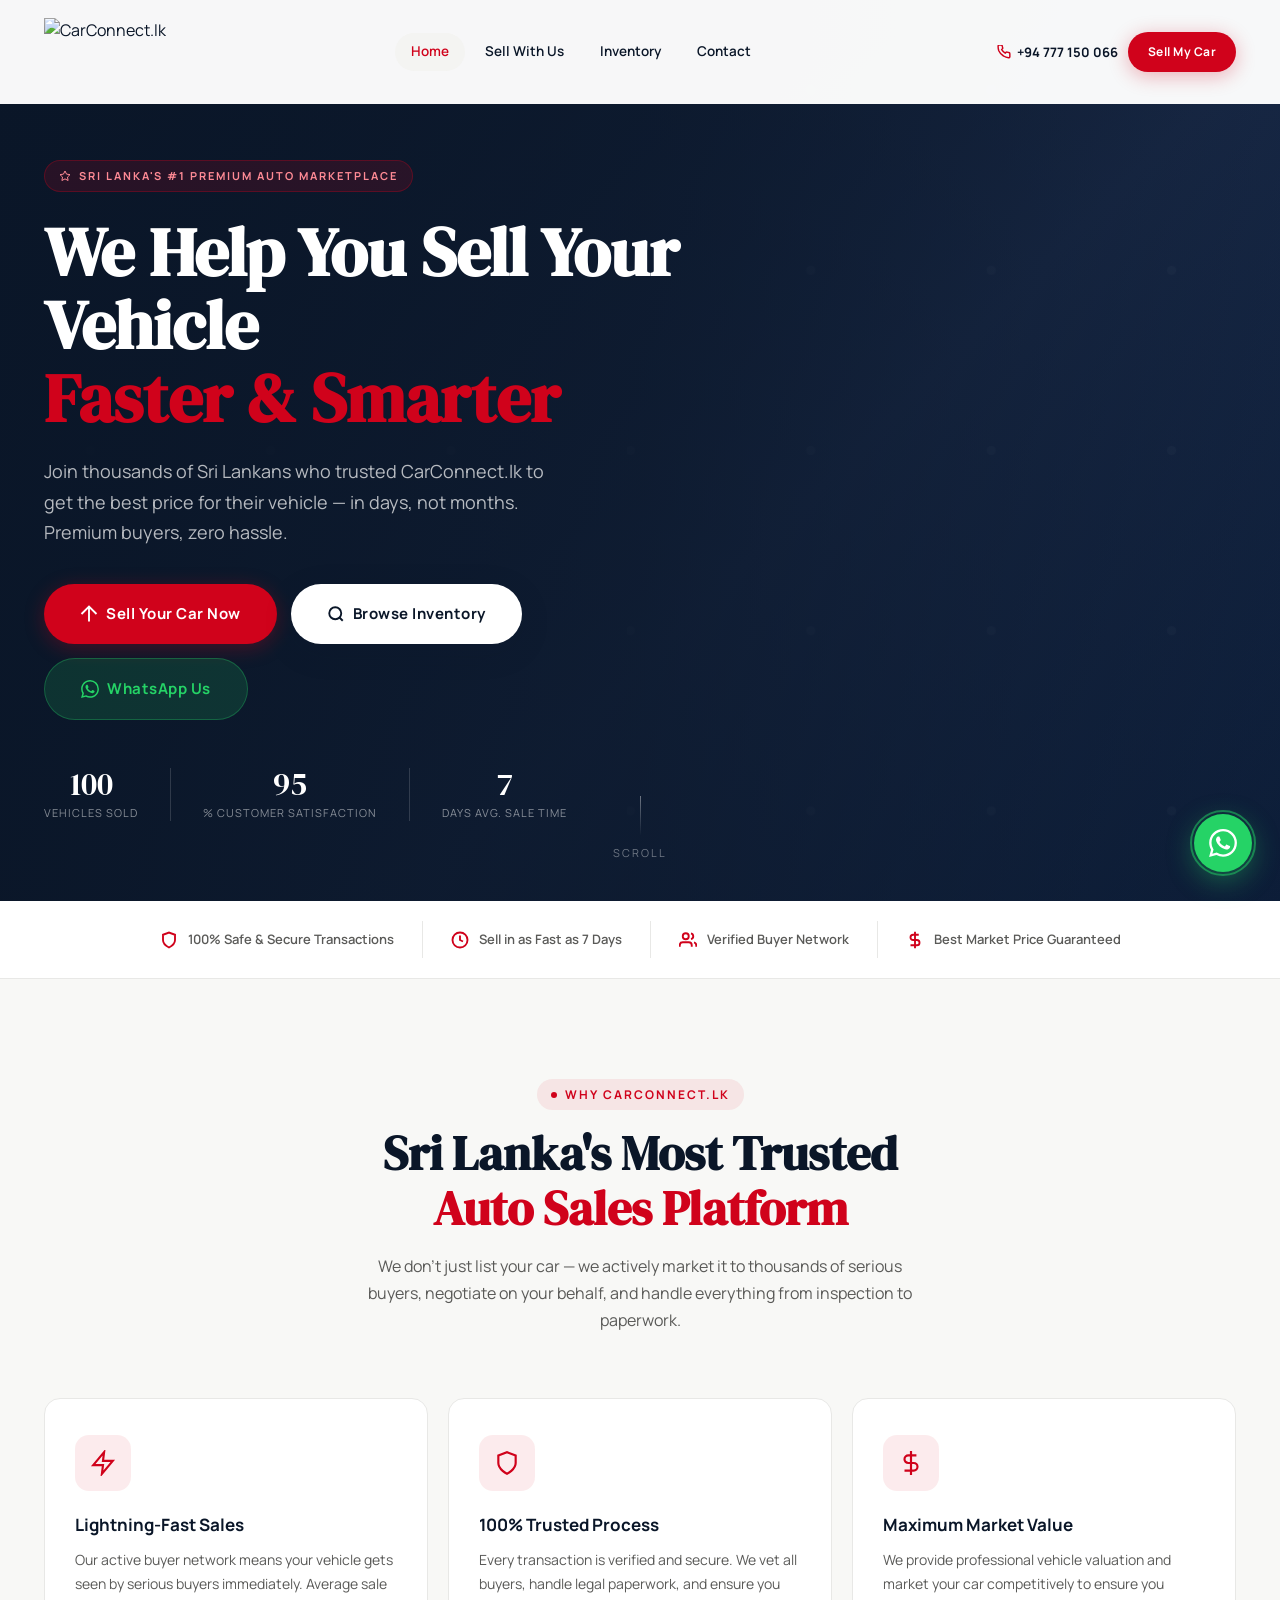
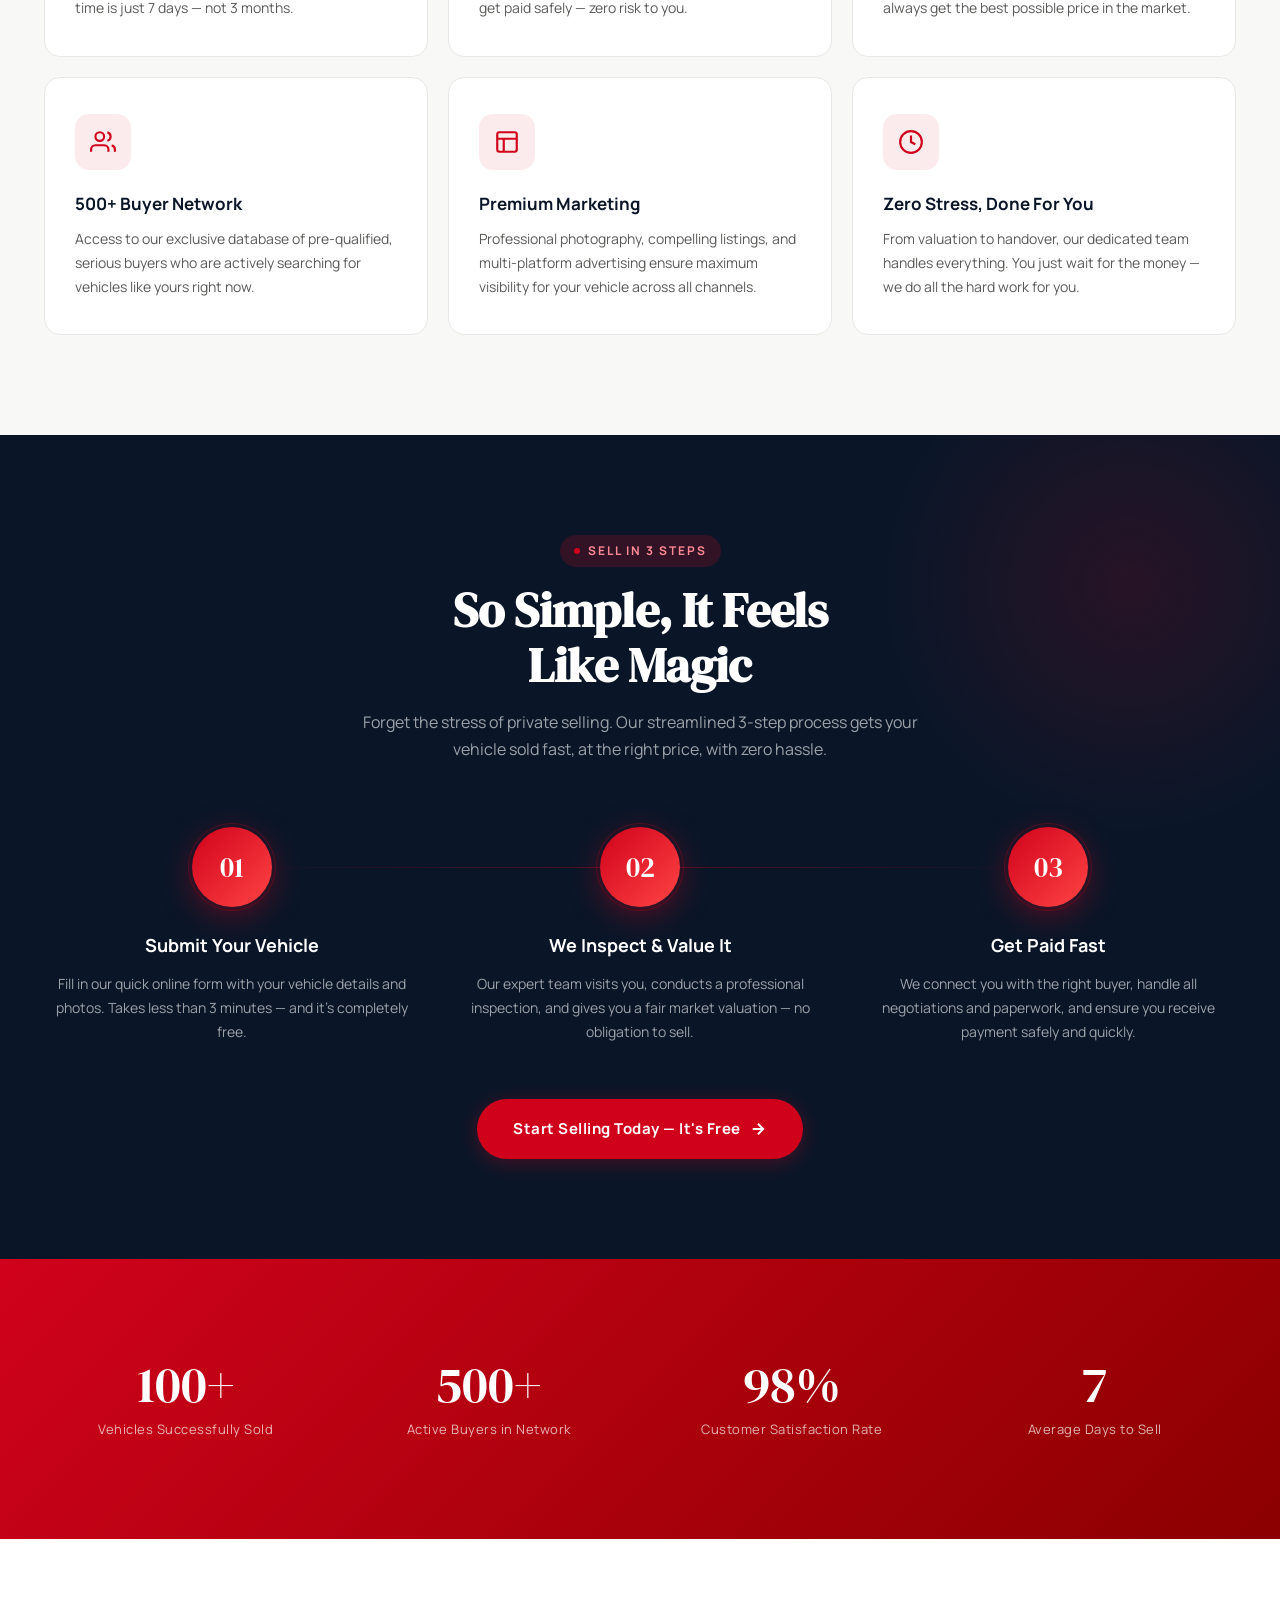
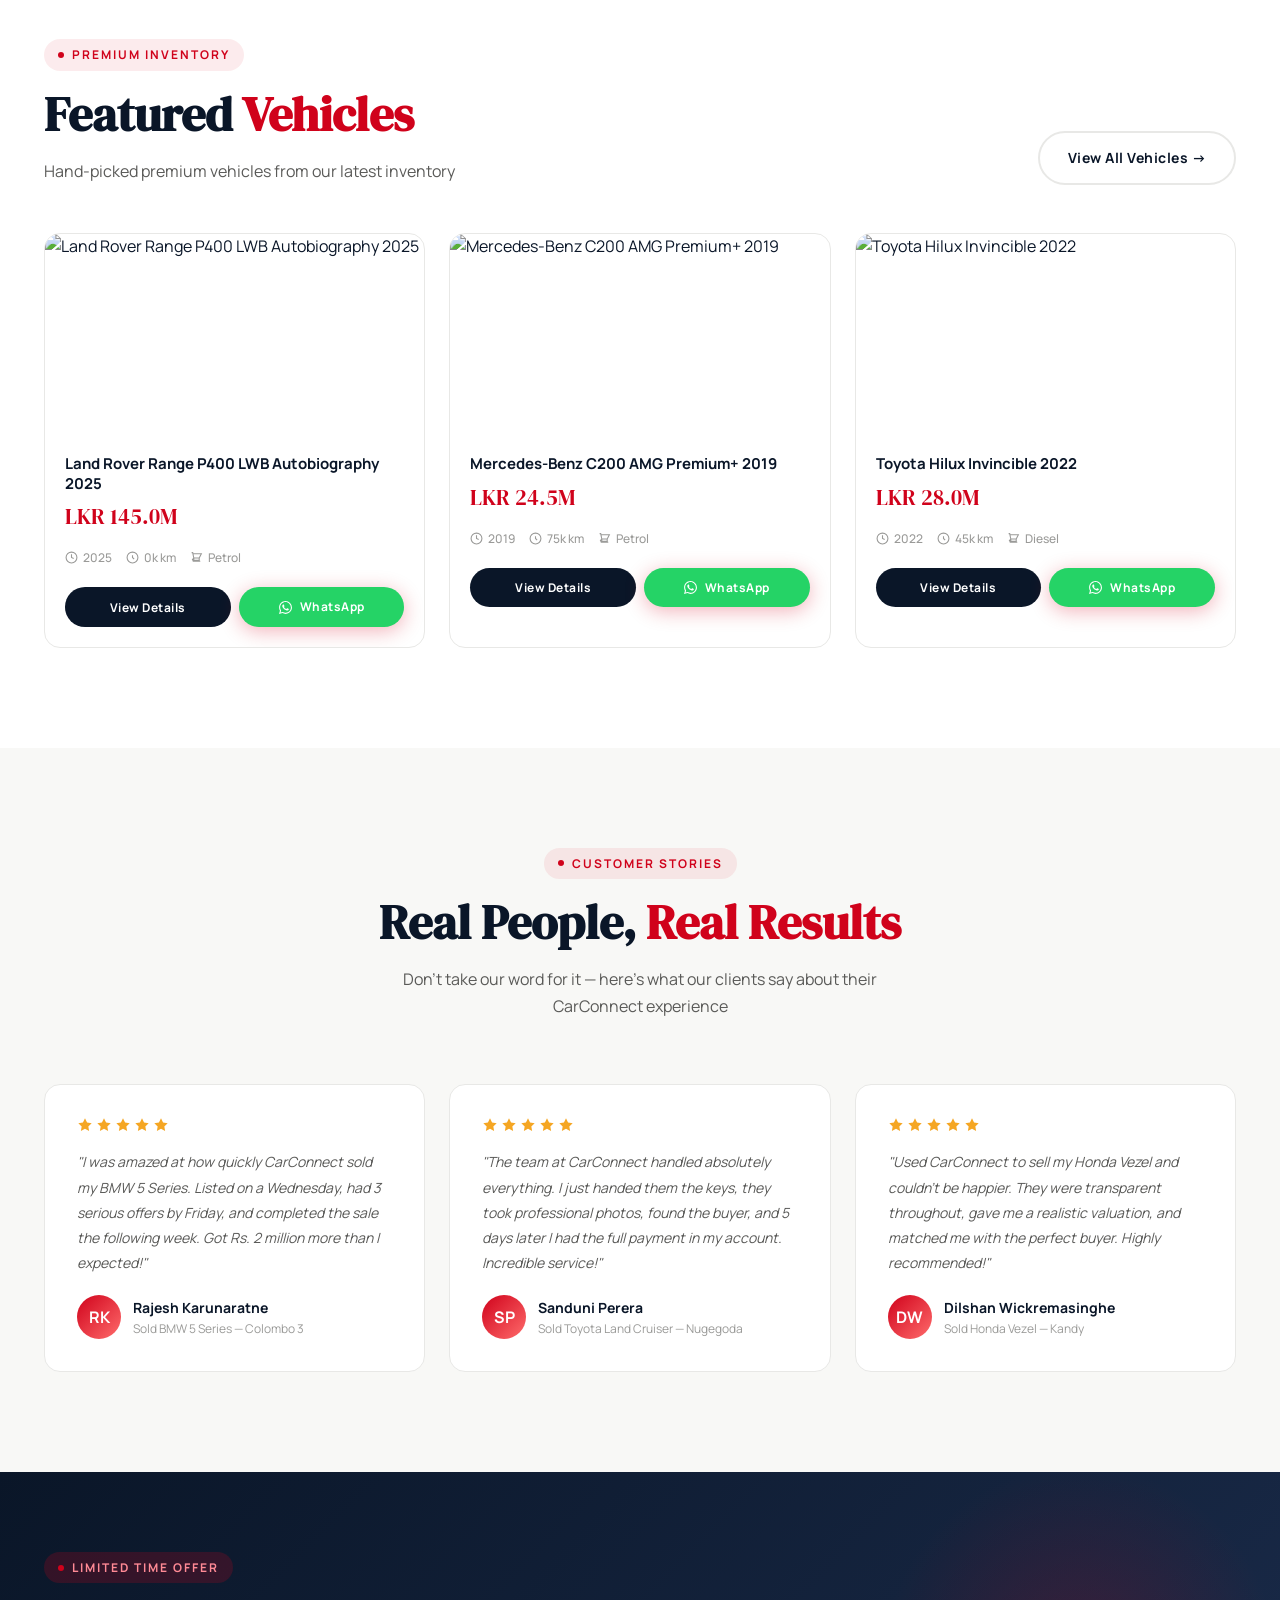
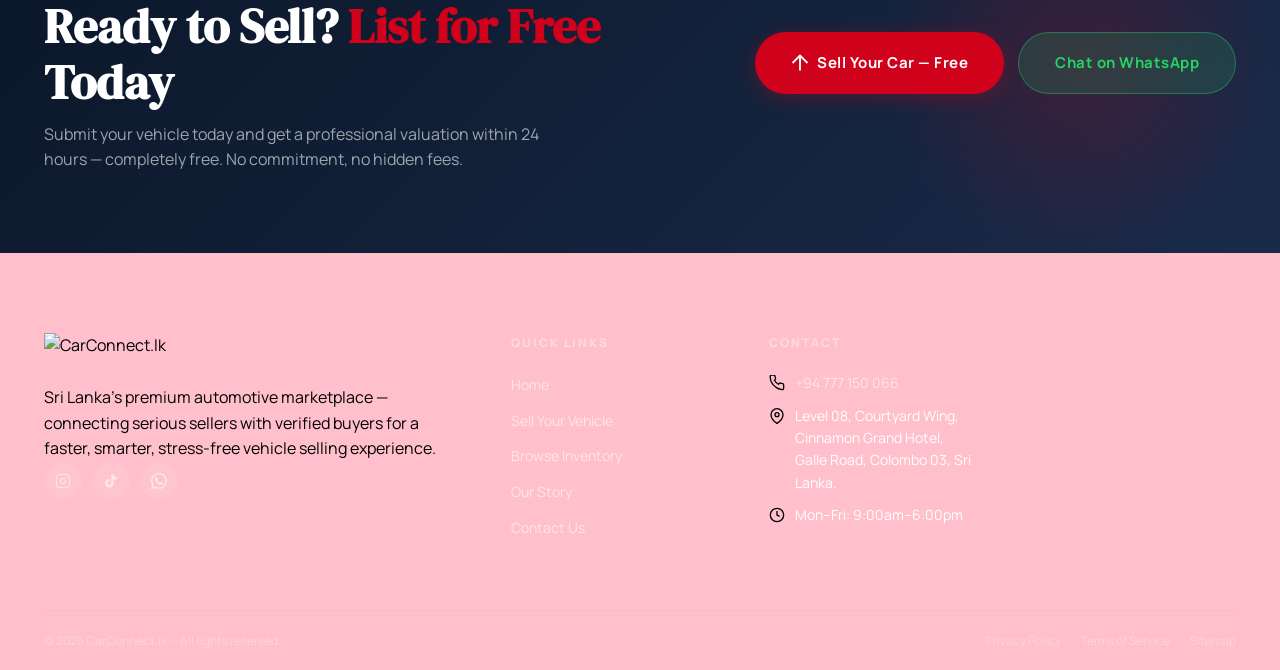
==== index.html @ 9aeeb213 "Code files" ====
<!DOCTYPE html>
<html lang="en">
<head>
<meta charset="UTF-8">
<meta name="viewport" content="width=device-width, initial-scale=1.0">
<title>CarConnect.lk — Sell Your Vehicle Faster & Smarter</title>
<link rel="stylesheet" href="style.css">
<script src="script.js"></script>
<meta name="description" content="Sri Lanka's premium automotive marketplace. Sell your vehicle fast with CarConnect.lk">
<link rel="preconnect" href="https://fonts.googleapis.com">
<link href="https://fonts.googleapis.com/css2?family=Manrope:wght@300;400;500;600;700;800;900&family=DM+Serif+Display:ital@0;1&display=swap" rel="stylesheet">
</head>
<body>

<!-- NAVBAR -->
<nav id="navbar">
  <div class="container">
    <div class="nav-inner">
         <div class="nav-logo-div">
      <a href="#" class="nav-logo" onclick="showPage('home')">
        <img src="Images/logo.png" alt="CarConnect.lk">
      </a>
      </div>
      <div class="nav-links">
        <a href="#" onclick="showPage('home')" class="active" id="nav-home">Home</a>
        <a href="#" onclick="showPage('sell')" id="nav-sell">Sell With Us</a>
        <a href="#" onclick="showPage('inventory')" id="nav-inventory">Inventory</a>
        <a href="#" onclick="scrollToContact()">Contact</a>
      </div>
      <div class="nav-cta">
        <a href="tel:+94777150066" class="nav-phone">
          <svg width="14" height="14" viewBox="0 0 24 24" fill="none" stroke="currentColor" stroke-width="2.5"><path d="M22 16.92v3a2 2 0 01-2.18 2 19.79 19.79 0 01-8.63-3.07A19.5 19.5 0 013.07 9.81 19.79 19.79 0 012 1.18 2 2 0 014 0h3a2 2 0 012 1.72c.127.96.361 1.903.7 2.81a2 2 0 01-.45 2.11L8.09 7.91a16 16 0 006 6l1.27-1.27a2 2 0 012.11-.45 12.84 12.84 0 002.81.7A2 2 0 0122 14.92v2z"/></svg>
          +94 777 150 066
        </a>
        <a href="#" onclick="showPage('sell')" class="btn btn-primary btn-sm" style="padding:10px 20px;font-size:12px">Sell My Car</a>
      </div>
      <div class="hamburger" onclick="toggleMobileNav()">
        <span></span><span></span><span></span>
      </div>
    </div>
  </div>
</nav>

<!-- MOBILE NAV -->
<div class="mobile-nav" id="mobile-nav">
  <button class="mobile-close" onclick="toggleMobileNav()">✕</button>
  <a href="#" onclick="showPage('home');toggleMobileNav()">Home</a>
  <a href="#" onclick="showPage('sell');toggleMobileNav()">Sell With Us</a>
  <a href="#" onclick="showPage('inventory');toggleMobileNav()">Inventory</a>
  <a href="#" onclick="scrollToContact();toggleMobileNav()">Contact</a>
  <a href="#" onclick="showPage('sell');toggleMobileNav()" class="btn btn-primary btn-lg" style="margin-top:16px">Sell My Car Free</a>
</div>

<!-- ===== HOME PAGE ===== -->
<div id="page-home" class="page-section active">

<!-- HERO -->
<section id="home" style="min-height:100vh;background:var(--navy);position:relative;display:flex;align-items:center;overflow:hidden">
  <div class="hero-bg"></div>
  <div class="hero-car-bg"></div>
  <div class="hero-overlay"></div>
  <div class="container" style="position:relative;z-index:2;padding-top:100px;padding-bottom:80px">
    <div class="hero-content">
      <div class="hero-badge anim-in anim-in-1">
        <svg width="12" height="12" viewBox="0 0 24 24" fill="none" stroke="currentColor" stroke-width="2"><path d="M12 2l3.09 6.26L22 9.27l-5 4.87 1.18 6.88L12 17.77l-6.18 3.25L7 14.14 2 9.27l6.91-1.01L12 2z"/></svg>
        Sri Lanka's #1 Premium Auto Marketplace
      </div>
      <h1 class="hero-title anim-in anim-in-2">
        We Help You Sell Your Vehicle
        <em>Faster & Smarter</em>
      </h1>
      <p class="hero-subtitle anim-in anim-in-3">Join thousands of Sri Lankans who trusted CarConnect.lk to get the best price for their vehicle — in days, not months. Premium buyers, zero hassle.</p>
      <div class="hero-actions anim-in anim-in-4">
        <a href="#" onclick="showPage('sell')" class="btn btn-primary btn-lg">
          <svg viewBox="0 0 24 24" fill="none" stroke="currentColor" stroke-width="2.5"><path d="M12 2v20M2 12l10-10 10 10"/></svg>
          Sell Your Car Now
        </a>
        <a href="#" onclick="showPage('inventory')" class="btn btn-white btn-lg">
          <svg viewBox="0 0 24 24" fill="none" stroke="currentColor" stroke-width="2.5"><circle cx="11" cy="11" r="8"/><path d="M21 21l-4.35-4.35"/></svg>
          Browse Inventory
        </a>
        <a href="https://wa.me/+94777150066?text=Hello%20CarConnect%2C%20I%20need%20help" target="_blank" class="btn btn-lg" style="background:rgba(37,211,102,0.15);border:1px solid rgba(37,211,102,0.3);color:#25D366">
          <svg viewBox="0 0 24 24" fill="currentColor"><path d="M17.472 14.382c-.297-.149-1.758-.867-2.03-.967-.273-.099-.471-.148-.67.15-.197.297-.767.966-.94 1.164-.173.199-.347.223-.644.075-.297-.15-1.255-.463-2.39-1.475-.883-.788-1.48-1.761-1.653-2.059-.173-.297-.018-.458.13-.606.134-.133.298-.347.446-.52.149-.174.198-.298.298-.497.099-.198.05-.371-.025-.52-.075-.149-.669-1.612-.916-2.207-.242-.579-.487-.5-.669-.51-.173-.008-.371-.01-.57-.01-.198 0-.52.074-.792.372-.272.297-1.04 1.016-1.04 2.479 0 1.462 1.065 2.875 1.213 3.074.149.198 2.096 3.2 5.077 4.487.709.306 1.262.489 1.694.625.712.227 1.36.195 1.871.118.571-.085 1.758-.719 2.006-1.413.248-.694.248-1.289.173-1.413-.074-.124-.272-.198-.57-.347m-5.421 7.403h-.004a9.87 9.87 0 01-5.031-1.378l-.361-.214-3.741.982.998-3.648-.235-.374a9.86 9.86 0 01-1.51-5.26c.001-5.45 4.436-9.884 9.888-9.884 2.64 0 5.122 1.03 6.988 2.898a9.825 9.825 0 012.893 6.994c-.003 5.45-4.437 9.884-9.885 9.884m8.413-18.297A11.815 11.815 0 0012.05 0C5.495 0 .16 5.335.157 11.892c0 2.096.547 4.142 1.588 5.945L.057 24l6.305-1.654a11.882 11.882 0 005.683 1.448h.005c6.554 0 11.89-5.335 11.893-11.893a11.821 11.821 0 00-3.48-8.413z"/></svg>
          WhatsApp Us
        </a>
      </div>
      <div class="hero-stats anim-in anim-in-4">
        <div class="hero-stat">
          <div class="num" data-count="100">0</div>
          <div class="lbl">Vehicles Sold</div>
        </div>
        <div class="hero-divider"></div>
        <div class="hero-stat">
          <div class="num" data-count="95">0</div>
          <div class="lbl">% Customer Satisfaction</div>
        </div>
        <div class="hero-divider"></div>
        <div class="hero-stat">
          <div class="num" data-days>7</div>
          <div class="lbl">Days Avg. Sale Time</div>
        </div>
      </div>
    </div>
  </div>
  <div class="hero-scroll">
    <span></span>
    Scroll
  </div>
</section>

<!-- TRUST BAR -->
<div class="trust-bar">
  <div class="container">
    <div class="trust-items">
      <div class="trust-item">
        <svg width="18" height="18" viewBox="0 0 24 24" fill="none" stroke="currentColor" stroke-width="2.5"><path d="M12 22s8-4 8-10V5l-8-3-8 3v7c0 6 8 10 8 10z"/></svg>
        100% Safe & Secure Transactions
      </div>
      <div class="trust-item">
        <svg width="18" height="18" viewBox="0 0 24 24" fill="none" stroke="currentColor" stroke-width="2.5"><circle cx="12" cy="12" r="10"/><polyline points="12 6 12 12 16 14"/></svg>
        Sell in as Fast as 7 Days
      </div>
      <div class="trust-item">
        <svg width="18" height="18" viewBox="0 0 24 24" fill="none" stroke="currentColor" stroke-width="2.5"><path d="M17 21v-2a4 4 0 00-4-4H5a4 4 0 00-4 4v2"/><circle cx="9" cy="7" r="4"/><path d="M23 21v-2a4 4 0 00-3-3.87M16 3.13a4 4 0 010 7.75"/></svg>
        Verified Buyer Network
      </div>
      <div class="trust-item">
        <svg width="18" height="18" viewBox="0 0 24 24" fill="none" stroke="currentColor" stroke-width="2.5"><line x1="12" y1="1" x2="12" y2="23"/><path d="M17 5H9.5a3.5 3.5 0 000 7h5a3.5 3.5 0 010 7H6"/></svg>
        Best Market Price Guaranteed
      </div>
    </div>
  </div>
</div>

<!-- WHY CHOOSE US -->
<section class="section section-gray">
  <div class="container">
    <div class="why-header fade-up">
      <div class="section-tag">Why CarConnect.lk</div>
      <h2 class="section-title">Sri Lanka's Most Trusted<br><span>Auto Sales Platform</span></h2>
      <p class="section-sub">We don't just list your car — we actively market it to thousands of serious buyers, negotiate on your behalf, and handle everything from inspection to paperwork.</p>
    </div>
    <div class="features-grid">
      <div class="feature-card fade-up delay-1">
        <div class="feature-icon"><svg viewBox="0 0 24 24" fill="none" stroke="currentColor" stroke-width="2"><path d="M13 2L3 14h9l-1 8 10-12h-9l1-8z"/></svg></div>
        <h3>Lightning-Fast Sales</h3>
        <p>Our active buyer network means your vehicle gets seen by serious buyers immediately. Average sale time is just 7 days — not 3 months.</p>
      </div>
      <div class="feature-card fade-up delay-2">
        <div class="feature-icon"><svg viewBox="0 0 24 24" fill="none" stroke="currentColor" stroke-width="2"><path d="M12 22s8-4 8-10V5l-8-3-8 3v7c0 6 8 10 8 10z"/></svg></div>
        <h3>100% Trusted Process</h3>
        <p>Every transaction is verified and secure. We vet all buyers, handle legal paperwork, and ensure you get paid safely — zero risk to you.</p>
      </div>
      <div class="feature-card fade-up delay-3">
        <div class="feature-icon"><svg viewBox="0 0 24 24" fill="none" stroke="currentColor" stroke-width="2"><line x1="12" y1="1" x2="12" y2="23"/><path d="M17 5H9.5a3.5 3.5 0 000 7h5a3.5 3.5 0 010 7H6"/></svg></div>
        <h3>Maximum Market Value</h3>
        <p>We provide professional vehicle valuation and market your car competitively to ensure you always get the best possible price in the market.</p>
      </div>
      <div class="feature-card fade-up delay-1">
        <div class="feature-icon"><svg viewBox="0 0 24 24" fill="none" stroke="currentColor" stroke-width="2"><path d="M17 21v-2a4 4 0 00-4-4H5a4 4 0 00-4 4v2"/><circle cx="9" cy="7" r="4"/><path d="M23 21v-2a4 4 0 00-3-3.87M16 3.13a4 4 0 010 7.75"/></svg></div>
        <h3>500+ Buyer Network</h3>
        <p>Access to our exclusive database of pre-qualified, serious buyers who are actively searching for vehicles like yours right now.</p>
      </div>
      <div class="feature-card fade-up delay-2">
        <div class="feature-icon"><svg viewBox="0 0 24 24" fill="none" stroke="currentColor" stroke-width="2"><rect x="3" y="3" width="18" height="18" rx="2"/><path d="M3 9h18M9 21V9"/></svg></div>
        <h3>Premium Marketing</h3>
        <p>Professional photography, compelling listings, and multi-platform advertising ensure maximum visibility for your vehicle across all channels.</p>
      </div>
      <div class="feature-card fade-up delay-3">
        <div class="feature-icon"><svg viewBox="0 0 24 24" fill="none" stroke="currentColor" stroke-width="2"><circle cx="12" cy="12" r="10"/><polyline points="12 6 12 12 16 14"/></svg></div>
        <h3>Zero Stress, Done For You</h3>
        <p>From valuation to handover, our dedicated team handles everything. You just wait for the money — we do all the hard work for you.</p>
      </div>
    </div>
  </div>
</section>

<!-- 3-STEP PROCESS -->
<section class="process-section">
  <div class="container">
    <div class="process-header fade-up">
      <div class="section-tag">Sell in 3 Steps</div>
      <h2 class="section-title">So Simple, It Feels<br>Like Magic</h2>
      <p class="section-sub">Forget the stress of private selling. Our streamlined 3-step process gets your vehicle sold fast, at the right price, with zero hassle.</p>
    </div>
    <div class="steps-grid">
      <div class="step-card fade-up delay-1">
        <div class="step-num">01</div>
        <h3>Submit Your Vehicle</h3>
        <p>Fill in our quick online form with your vehicle details and photos. Takes less than 3 minutes — and it's completely free.</p>
      </div>
      <div class="step-card fade-up delay-2">
        <div class="step-num">02</div>
        <h3>We Inspect & Value It</h3>
        <p>Our expert team visits you, conducts a professional inspection, and gives you a fair market valuation — no obligation to sell.</p>
      </div>
      <div class="step-card fade-up delay-3">
        <div class="step-num">03</div>
        <h3>Get Paid Fast</h3>
        <p>We connect you with the right buyer, handle all negotiations and paperwork, and ensure you receive payment safely and quickly.</p>
      </div>
    </div>
    <div class="process-cta fade-up">
      <a href="#" onclick="showPage('sell')" class="btn btn-primary btn-lg">
        Start Selling Today — It's Free
        <svg viewBox="0 0 24 24" fill="none" stroke="currentColor" stroke-width="2.5"><path d="M5 12h14M12 5l7 7-7 7"/></svg>
      </a>
    </div>
  </div>
</section>

<!-- STATS -->
<section class="stats-section">
  <div class="container">
    <div class="stats-grid">
      <div class="stat-card fade-up delay-1">
        <div class="stat-num"><span class="count-up" data-count="100">0</span>+</div>
        <div class="stat-label">Vehicles Successfully Sold</div>
      </div>
      <div class="stat-card fade-up delay-2">
        <div class="stat-num"><span class="count-up" data-count="500">0</span>+</div>
        <div class="stat-label">Active Buyers in Network</div>
      </div>
      <div class="stat-card fade-up delay-3">
        <div class="stat-num"><span class="count-up" data-count="98">0</span>%</div>
        <div class="stat-label">Customer Satisfaction Rate</div>
      </div>
      <div class="stat-card fade-up delay-4">
        <div class="stat-num"><span class="count-up" data-count="7">0</span></div>
        <div class="stat-label">Average Days to Sell</div>
      </div>
    </div>
  </div>
</section>

<!-- FEATURED INVENTORY -->
<section class="section">
  <div class="container">
    <div style="display:flex;align-items:flex-end;justify-content:space-between;flex-wrap:wrap;gap:20px;margin-bottom:48px">
      <div class="fade-up">
        <div class="section-tag">Premium Inventory</div>
        <h2 class="section-title">Featured <span>Vehicles</span></h2>
        <p class="section-sub">Hand-picked premium vehicles from our latest inventory</p>
      </div>
      <a href="#" onclick="showPage('inventory')" class="btn btn-outline fade-up">View All Vehicles →</a>
    </div>
    <div class="vehicles-grid" id="featured-grid"></div>
  </div>
</section>

<!-- TESTIMONIALS -->
<section class="section section-gray testimonials-section">
  <div class="container">
    <div class="why-header fade-up">
      <div class="section-tag">Customer Stories</div>
      <h2 class="section-title">Real People, <span>Real Results</span></h2>
      <p class="section-sub">Don't take our word for it — here's what our clients say about their CarConnect experience</p>
    </div>
    <div class="testimonials-grid">
      <div class="testimonial-card fade-up delay-1">
        <div class="stars"><svg viewBox="0 0 24 24"><path d="M12 2l3.09 6.26L22 9.27l-5 4.87 1.18 6.88L12 17.77l-6.18 3.25L7 14.14 2 9.27l6.91-1.01L12 2z"/></svg><svg viewBox="0 0 24 24"><path d="M12 2l3.09 6.26L22 9.27l-5 4.87 1.18 6.88L12 17.77l-6.18 3.25L7 14.14 2 9.27l6.91-1.01L12 2z"/></svg><svg viewBox="0 0 24 24"><path d="M12 2l3.09 6.26L22 9.27l-5 4.87 1.18 6.88L12 17.77l-6.18 3.25L7 14.14 2 9.27l6.91-1.01L12 2z"/></svg><svg viewBox="0 0 24 24"><path d="M12 2l3.09 6.26L22 9.27l-5 4.87 1.18 6.88L12 17.77l-6.18 3.25L7 14.14 2 9.27l6.91-1.01L12 2z"/></svg><svg viewBox="0 0 24 24"><path d="M12 2l3.09 6.26L22 9.27l-5 4.87 1.18 6.88L12 17.77l-6.18 3.25L7 14.14 2 9.27l6.91-1.01L12 2z"/></svg></div>
        <p class="testimonial-text">"I was amazed at how quickly CarConnect sold my BMW 5 Series. Listed on a Wednesday, had 3 serious offers by Friday, and completed the sale the following week. Got Rs. 2 million more than I expected!"</p>
        <div class="testimonial-author">
          <div class="author-avatar">RK</div>
          <div><div class="author-name">Rajesh Karunaratne</div><div class="author-role">Sold BMW 5 Series — Colombo 3</div></div>
        </div>
      </div>
      <div class="testimonial-card fade-up delay-2">
        <div class="stars"><svg viewBox="0 0 24 24"><path d="M12 2l3.09 6.26L22 9.27l-5 4.87 1.18 6.88L12 17.77l-6.18 3.25L7 14.14 2 9.27l6.91-1.01L12 2z"/></svg><svg viewBox="0 0 24 24"><path d="M12 2l3.09 6.26L22 9.27l-5 4.87 1.18 6.88L12 17.77l-6.18 3.25L7 14.14 2 9.27l6.91-1.01L12 2z"/></svg><svg viewBox="0 0 24 24"><path d="M12 2l3.09 6.26L22 9.27l-5 4.87 1.18 6.88L12 17.77l-6.18 3.25L7 14.14 2 9.27l6.91-1.01L12 2z"/></svg><svg viewBox="0 0 24 24"><path d="M12 2l3.09 6.26L22 9.27l-5 4.87 1.18 6.88L12 17.77l-6.18 3.25L7 14.14 2 9.27l6.91-1.01L12 2z"/></svg><svg viewBox="0 0 24 24"><path d="M12 2l3.09 6.26L22 9.27l-5 4.87 1.18 6.88L12 17.77l-6.18 3.25L7 14.14 2 9.27l6.91-1.01L12 2z"/></svg></div>
        <p class="testimonial-text">"The team at CarConnect handled absolutely everything. I just handed them the keys, they took professional photos, found the buyer, and 5 days later I had the full payment in my account. Incredible service!"</p>
        <div class="testimonial-author">
          <div class="author-avatar">SP</div>
          <div><div class="author-name">Sanduni Perera</div><div class="author-role">Sold Toyota Land Cruiser — Nugegoda</div></div>
        </div>
      </div>
      <div class="testimonial-card fade-up delay-3">
        <div class="stars"><svg viewBox="0 0 24 24"><path d="M12 2l3.09 6.26L22 9.27l-5 4.87 1.18 6.88L12 17.77l-6.18 3.25L7 14.14 2 9.27l6.91-1.01L12 2z"/></svg><svg viewBox="0 0 24 24"><path d="M12 2l3.09 6.26L22 9.27l-5 4.87 1.18 6.88L12 17.77l-6.18 3.25L7 14.14 2 9.27l6.91-1.01L12 2z"/></svg><svg viewBox="0 0 24 24"><path d="M12 2l3.09 6.26L22 9.27l-5 4.87 1.18 6.88L12 17.77l-6.18 3.25L7 14.14 2 9.27l6.91-1.01L12 2z"/></svg><svg viewBox="0 0 24 24"><path d="M12 2l3.09 6.26L22 9.27l-5 4.87 1.18 6.88L12 17.77l-6.18 3.25L7 14.14 2 9.27l6.91-1.01L12 2z"/></svg><svg viewBox="0 0 24 24"><path d="M12 2l3.09 6.26L22 9.27l-5 4.87 1.18 6.88L12 17.77l-6.18 3.25L7 14.14 2 9.27l6.91-1.01L12 2z"/></svg></div>
        <p class="testimonial-text">"Used CarConnect to sell my Honda Vezel and couldn't be happier. They were transparent throughout, gave me a realistic valuation, and matched me with the perfect buyer. Highly recommended!"</p>
        <div class="testimonial-author">
          <div class="author-avatar">DW</div>
          <div><div class="author-name">Dilshan Wickremasinghe</div><div class="author-role">Sold Honda Vezel — Kandy</div></div>
        </div>
      </div>
    </div>
  </div>
</section>

<!-- SELL CTA STRIP -->
<section class="sell-strip">
  <div class="container">
    <div class="sell-strip-inner">
      <div class="sell-strip-content fade-up">
        <div class="section-tag" style="background:rgba(208,2,27,0.2);color:#ff8a95">Limited Time Offer</div>
        <h2 class="section-title">Ready to Sell? <span>List for Free</span> Today</h2>
        <p>Submit your vehicle today and get a professional valuation within 24 hours — completely free. No commitment, no hidden fees.</p>
      </div>
      <div class="sell-strip-actions fade-up delay-2">
        <a href="#" onclick="showPage('sell')" class="btn btn-primary btn-lg">
          <svg viewBox="0 0 24 24" fill="none" stroke="currentColor" stroke-width="2.5"><path d="M12 2v20M2 12l10-10 10 10"/></svg>
          Sell Your Car — Free
        </a>
        <a href="https://wa.me/+94777150066?text=Hi%20CarConnect%2C%20I%20want%20to%20sell%20my%20vehicle" target="_blank" class="btn btn-lg" style="background:rgba(37,211,102,0.15);border:1px solid rgba(37,211,102,0.4);color:#25D366">
          Chat on WhatsApp
        </a>
      </div>
    </div>
  </div>
</section>

</div><!-- end home page -->

<!-- ===== SELL WITH US PAGE ===== -->
<div id="page-sell" class="page-section">
  <div class="page-hero">
    <div class="breadcrumb"><a href="#" onclick="showPage('home')">Home</a> / <span>Sell With Us</span></div>
    <div class="section-tag" style="background:rgba(208,2,27,0.2);color:#ff8a95;margin-bottom:20px">Free Vehicle Listing</div>
    <h1>Sell Your Vehicle <em style="color:var(--red);font-style:normal">Fast & Easy</em></h1>
    <p>Join 500+ satisfied sellers who got the best price for their vehicle through CarConnect.lk. Our expert team handles everything — you just collect the money.</p>
  </div>

  <!-- PROCESS MINI -->
  <div style="background:#fff;border-bottom:1px solid var(--gray-200);padding:32px 0">
    <div class="container">
      <div style="display:flex;align-items:center;justify-content:center;gap:0;flex-wrap:wrap">
        <div style="display:flex;align-items:center;gap:12px;padding:12px 32px">
          <div style="width:36px;height:36px;border-radius:50%;background:var(--red);color:#fff;display:flex;align-items:center;justify-content:center;font-weight:700;font-size:14px;flex-shrink:0">1</div>
          <a href="#sell-form"><span style="font-size:14px;font-weight:600;color:var(--navy)">Submit Details</span></a>
        </div>
        <div style="font-size:20px;color:var(--gray-200)">→</div>
        <div style="display:flex;align-items:center;gap:12px;padding:12px 32px">
          <div style="width:36px;height:36px;border-radius:50%;background:var(--gray-100);color:var(--navy);display:flex;align-items:center;justify-content:center;font-weight:700;font-size:14px;flex-shrink:0">2</div>
          <span style="font-size:14px;font-weight:600;color:var(--navy)">Free Inspection</span>
        </div>
        <div style="font-size:20px;color:var(--gray-200)">→</div>
        <div style="display:flex;align-items:center;gap:12px;padding:12px 32px">
          <div style="width:36px;height:36px;border-radius:50%;background:var(--gray-100);color:var(--navy);display:flex;align-items:center;justify-content:center;font-weight:700;font-size:14px;flex-shrink:0">3</div>
          <span style="font-size:14px;font-weight:600;color:var(--navy)">Get Paid Fast</span>
        </div>
      </div>
    </div>
  </div>

  <section class="sell-form-section">
    <div class="container">
      <div class="sell-layout">
        <!-- BENEFITS -->
        <div class="sell-benefits fade-up">
          <div class="section-tag">Why Sell With Us</div>
          <h2 class="section-title" style="margin-bottom:32px">Why Thousands Choose <span>CarConnect.lk</span></h2>
          <div class="benefit-item">
            <div class="benefit-icon"><svg viewBox="0 0 24 24" fill="none" stroke="currentColor" stroke-width="2"><path d="M13 2L3 14h9l-1 8 10-12h-9l1-8z"/></svg></div>
            <div class="benefit-content"><h4>Sell in as Little as 7 Days</h4><p>Our active buyer network gets your vehicle in front of serious buyers fast. No waiting for months with zero enquiries.</p></div>
          </div>
          <div class="benefit-item">
            <div class="benefit-icon"><svg viewBox="0 0 24 24" fill="none" stroke="currentColor" stroke-width="2"><line x1="12" y1="1" x2="12" y2="23"/><path d="M17 5H9.5a3.5 3.5 0 000 7h5a3.5 3.5 0 010 7H6"/></svg></div>
            <div class="benefit-content"><h4>Best Market Price</h4><p>Professional valuation ensures you never undersell. We negotiate hard on your behalf to maximize your payout.</p></div>
          </div>
          <div class="benefit-item">
            <div class="benefit-icon"><svg viewBox="0 0 24 24" fill="none" stroke="currentColor" stroke-width="2"><path d="M12 22s8-4 8-10V5l-8-3-8 3v7c0 6 8 10 8 10z"/></svg></div>
            <div class="benefit-content"><h4>Zero Risk, Full Security</h4><p>We handle all legal documentation and ensure payment is secured before ownership transfers. Your protection is our priority.</p></div>
          </div>
          <div class="benefit-item">
            <div class="benefit-icon"><svg viewBox="0 0 24 24" fill="none" stroke="currentColor" stroke-width="2"><path d="M17 21v-2a4 4 0 00-4-4H5a4 4 0 00-4 4v2"/><circle cx="9" cy="7" r="4"/><path d="M23 21v-2a4 4 0 00-3-3.87M16 3.13a4 4 0 010 7.75"/></svg></div>
            <div class="benefit-content"><h4>5,000+ Pre-Qualified Buyers</h4><p>Instant access to our exclusive database of verified, serious buyers who are actively looking for vehicles right now.</p></div>
          </div>
          <div class="benefit-item">
            <div class="benefit-icon"><svg viewBox="0 0 24 24" fill="none" stroke="currentColor" stroke-width="2"><rect x="3" y="3" width="18" height="18" rx="2"/><path d="M3 9h18M9 21V9"/></svg></div>
            <div class="benefit-content"><h4>Multi-Platform Marketing</h4><p>Your vehicle gets featured across CarConnect.lk, social media, and our buyer network simultaneously for maximum exposure.</p></div>
          </div>
          <div class="benefit-item" style="border-bottom:none">
            <div class="benefit-icon"><svg viewBox="0 0 24 24" fill="none" stroke="currentColor" stroke-width="2"><polyline points="20 6 9 17 4 12"/></svg></div>
            <div class="benefit-content"><h4>100% Free to List</h4><p>No upfront costs, no listing fees. We only earn when you sell — so we're fully motivated to get you the best outcome.</p></div>
          </div>
        </div>

        <!-- FORM -->
        <div class="fade-up delay-2">
          <div class="form-card">
            <div id="form-container">
              <h2 id="submit-vehicle">List Your Vehicle</h2>
              <p>Fill in the details below and our team will contact you within 2 hours</p>
              <div id="sell-form">
                <div class="form-group">
                  <label>Full Name *</label>
                  <input type="text" class="form-control" id="f-name" placeholder="Your full name">
                </div>
                <div class="form-group">
                  <label>Phone Number *</label>
                  <input type="tel" class="form-control" id="f-phone" placeholder="+94 7XX XXX XXX">
                </div>
                <div class="form-group">
                  <label>Vehicle Make *</label>
                  <select class="form-control" id="f-make">
                    <option value="">Select Make</option>
                    <option>Toyota</option><option>Honda</option><option>Nissan</option>
                    <option>Suzuki</option><option>BMW</option><option>Mercedes-Benz</option>
                    <option>Audi</option><option>Kia</option><option>Hyundai</option>
                    <option>Mazda</option><option>Mitsubishi</option><option>MG</option>
                    <option>Land Rover</option><option>Perodua</option><option>Proton</option>
                    <option>Volkswagen</option><option>Jeep</option><option>Ford</option>
                    <option>Other</option>
                  </select>
                </div>
                <div class="form-row">
                  <div class="form-group" style="margin-bottom:0">
                    <label>Model *</label>
                    <input type="text" class="form-control" id="f-model" placeholder="e.g. Aqua, Vezel">
                  </div>
                  <div class="form-group" style="margin-bottom:0">
                    <label>Year of Manufacture *</label>
                    <input type="number" class="form-control" id="f-year" placeholder="e.g. 2020" min="1990" max="2025">
                  </div>
                </div>
                <div class="form-group" style="margin-top:18px">
                  <label>Mileage (km) *</label>
                  <input type="number" class="form-control" id="f-mileage" placeholder="e.g. 45000">
                </div>
                <!-- <div class="form-group">
                  <label>Asking Price (LKR) — Optional</label>
                  <input type="number" class="form-control" id="f-price" placeholder="e.g. 8500000">
                </div>
                -->
                <div class="form-group">
                  <label>Upload Vehicle Photos (up to 10)</label>
                  <div class="upload-area" onclick="document.getElementById('f-images').click()">
                    <svg viewBox="0 0 24 24" fill="none" stroke="currentColor" stroke-width="1.5"><rect x="3" y="3" width="18" height="18" rx="2" ry="2"/><circle cx="8.5" cy="8.5" r="1.5"/><polyline points="21 15 16 10 5 21"/></svg>
                    <p>Click to upload photos<br><span>or drag & drop here</span></p>
                    <p style="font-size:11px;color:var(--gray-400);margin-top:8px">JPG, PNG up to 10MB each</p>
                  </div>
                  <input type="file" id="f-images" multiple accept="image/*" style="display:none" onchange="previewImages(event)">
                  <div class="upload-preview" id="img-preview"></div>
                </div>
                <div class="form-group">
                  <label>Additional Notes (Optional)</label>
                  <textarea class="form-control" id="f-notes" rows="3" placeholder="Any additional info about your vehicle (condition, modifications, service history...)"></textarea>
                </div>
                <button class="form-submit" onclick="submitSellForm()">
                  Submit My Vehicle — It's Free
                </button>
                <p class="form-note">🔒 Your information is 100% private and secure. We will contact you within 2 hours.</p>
              </div>
            </div>
            <div class="success-msg" id="success-msg">
              <div class="checkmark"><svg viewBox="0 0 24 24" fill="none" stroke="currentColor" stroke-width="3"><polyline points="20 6 9 17 4 12"/></svg></div>
              <h3>Submitted Successfully! 🎉</h3>
              <p>Thank you! Our team will review your vehicle details and contact you within 2 hours to schedule a free inspection.</p>
              <div style="background:var(--off-white);border-radius:12px;padding:16px;margin-top:20px">
                <p style="font-size:13px;font-weight:600;color:var(--navy);margin-bottom:8px">What happens next?</p>
                <p style="font-size:13px;color:var(--gray-600)">1. Our team reviews your submission<br>2. We call you within 2 hours<br>3. Free inspection scheduled at your convenience<br>4. You receive a market valuation report</p>
              </div>
              <a href="https://wa.me/+94777150066?text=Hi%20CarConnect%2C%20I%20just%20submitted%20my%20vehicle%20for%20sale" target="_blank" class="btn btn-primary btn-lg" style="margin-top:24px;width:100%;justify-content:center">Chat on WhatsApp for Faster Response</a>
            </div>
          </div>
        </div>
      </div>
    </div>
  </section>
</div>

<!-- ===== INVENTORY PAGE ===== -->
<div id="page-inventory" class="page-section">
  <div class="page-hero">
    <div class="breadcrumb"><a href="#" onclick="showPage('home')">Home</a> / <span>Vehicle Inventory</span></div>
    <div class="section-tag" style="background:rgba(208,2,27,0.2);color:#ff8a95;margin-bottom:20px">Collection at the Best Prices!</div>
    <h1>Browse Our <span style="color:var(--red)">Inventory</span></h1>
    <p>Explore our curated collection of premium, verified vehicles, each inspected and backed by our quality guarantee.</p>
  </div>
  <section class="inventory-section">
    <div class="container">
      <div class="filter-bar fade-up">
        <div class="filter-group">
          <label>Make</label>
          <select id="filter-make" onchange="filterInventory()">
            <option value="">All Makes</option>
            <option>Toyota</option><option>Honda</option><option>BMW</option>
            <option>Mercedes-Benz</option><option>Audi</option><option>Land Rover</option>
            <option>Hyundai</option><option>Nissan</option><option>Mazda</option>
          </select>
        </div>
        <div class="filter-group">
          <label>Body Type</label>
          <select id="filter-type" onchange="filterInventory()">
            <option value="">All Types</option>
            <option>SUV</option><option>Sedan</option><option>Hatchback</option>
            <option>Coupe</option><option>Pickup</option><option>Van</option>
          </select>
        </div>
        <div class="filter-group">
          <label>Max Budget (LKR)</label>
          <select id="filter-price" onchange="filterInventory()">
            <option value="">Any Budget</option>
            <option value="5000000">Under 5M</option>
            <option value="10000000">Under 10M</option>
            <option value="20000000">Under 20M</option>
            <option value="50000000">Under 50M</option>
          </select>
        </div>
        <div class="filter-group">
          <label>Year</label>
          <select id="filter-year" onchange="filterInventory()">
            <option value="">All Years</option>
            <option value="2023">2023+</option>
            <option value="2020">2020+</option>
            <option value="2017">2017+</option>
            <option value="2014">2014+</option>
          </select>
        </div>
        <div class="filter-group">
          <label>Search</label>
          <input type="text" id="filter-search" placeholder="Search..." oninput="filterInventory()">
        </div>
        <button class="filter-btn" onclick="clearFilters()">Clear All</button>
      </div>
      <div class="results-header fade-up">
        <p class="results-count">Showing <strong id="results-count">0</strong> vehicles</p>
        <select class="sort-select" onchange="sortInventory(this.value)">
          <option value="newest">Newest First</option>
          <option value="price-low">Price: Low to High</option>
          <option value="price-high">Price: High to Low</option>
          <option value="mileage">Lowest Mileage</option>
        </select>
      </div>
      <div class="inventory-grid" id="inventory-grid"></div>
    </div>
  </section>
</div>

<!-- ===== CAR DETAIL PAGE ===== -->
<div id="page-detail" class="page-section">
  <section class="car-detail-section">
    <div class="container">
      <div style="margin-bottom:24px">
        <a href="#" onclick="showPage('inventory')" style="display:inline-flex;align-items:center;gap:6px;font-size:13px;font-weight:600;color:var(--gray-600)">
          <svg width="16" height="16" viewBox="0 0 24 24" fill="none" stroke="currentColor" stroke-width="2.5"><path d="M19 12H5M12 5l-7 7 7 7"/></svg>
          Back to Inventory
        </a>
      </div>
      <div class="car-detail-layout">
        <div>
          <div class="gallery-main" id="gallery-main">
            <img id="main-img" src="" alt="">
          </div>
          <div class="gallery-thumbs" id="gallery-thumbs"></div>
          <div class="car-specs" style="margin-top:32px">
            <div class="specs-title">Vehicle Specifications</div>
            <div class="specs-grid" id="specs-grid"></div>
          </div>
        </div>
        <div class="car-inquiry">
          <div class="inquiry-card">
            <div class="car-price" id="d-price"></div>
            <div class="car-title" id="d-title"></div>
            <div class="car-subtitle" id="d-subtitle"></div>
            <a id="wa-inquiry" href="#" target="_blank" class="btn btn-primary btn-lg" style="width:100%;justify-content:center;margin-bottom:10px">
              <svg viewBox="0 0 24 24" fill="currentColor" style="width:18px;height:18px"><path d="M17.472 14.382c-.297-.149-1.758-.867-2.03-.967-.273-.099-.471-.148-.67.15-.197.297-.767.966-.94 1.164-.173.199-.347.223-.644.075-.297-.15-1.255-.463-2.39-1.475-.883-.788-1.48-1.761-1.653-2.059-.173-.297-.018-.458.13-.606.134-.133.298-.347.446-.52.149-.174.198-.298.298-.497.099-.198.05-.371-.025-.52-.075-.149-.669-1.612-.916-2.207-.242-.579-.487-.5-.669-.51-.173-.008-.371-.01-.57-.01-.198 0-.52.074-.792.372-.272.297-1.04 1.016-1.04 2.479 0 1.462 1.065 2.875 1.213 3.074.149.198 2.096 3.2 5.077 4.487.709.306 1.262.489 1.694.625.712.227 1.36.195 1.871.118.571-.085 1.758-.719 2.006-1.413.248-.694.248-1.289.173-1.413-.074-.124-.272-.198-.57-.347m-5.421 7.403h-.004a9.87 9.87 0 01-5.031-1.378l-.361-.214-3.741.982.998-3.648-.235-.374a9.86 9.86 0 01-1.51-5.26c.001-5.45 4.436-9.884 9.888-9.884 2.64 0 5.122 1.03 6.988 2.898a9.825 9.825 0 012.893 6.994c-.003 5.45-4.437 9.884-9.885 9.884m8.413-18.297A11.815 11.815 0 0012.05 0C5.495 0 .16 5.335.157 11.892c0 2.096.547 4.142 1.588 5.945L.057 24l6.305-1.654a11.882 11.882 0 005.683 1.448h.005c6.554 0 11.89-5.335 11.893-11.893a11.821 11.821 0 00-3.48-8.413z"/></svg>
              Inquire on WhatsApp
            </a>
            <a href="tel:+94777150066" class="btn btn-outline btn-lg" style="width:100%;justify-content:center">
              <svg viewBox="0 0 24 24" fill="none" stroke="currentColor" stroke-width="2.5" style="width:16px;height:16px"><path d="M22 16.92v3a2 2 0 01-2.18 2 19.79 19.79 0 01-8.63-3.07A19.5 19.5 0 013.07 9.81 19.79 19.79 0 012 1.18 2 2 0 014 0h3a2 2 0 012 1.72c.127.96.361 1.903.7 2.81a2 2 0 01-.45 2.11L8.09 7.91a16 16 0 006 6l1.27-1.27a2 2 0 012.11-.45 12.84 12.84 0 002.81.7A2 2 0 0122 14.92v2z"/></svg>
              Call +94 777 150 066
            </a>
            <div style="border-top:1px solid var(--gray-200);margin:20px 0;padding-top:20px">
              <p style="font-size:12px;font-weight:700;text-transform:uppercase;letter-spacing:1px;color:var(--gray-400);margin-bottom:12px">Quick Inquiry</p>
              <div class="inquiry-form">
                <div class="form-group"><input id="submit-name" class="form-control" placeholder="Your Name" type="text"></div>
                <div class="form-group"><input id="submit-phone" class="form-control" placeholder="Phone Number" type="tel"></div>
                <button onclick="submitInquiry()" class="form-submit" style="margin-top:0">Send Inquiry</button>
              </div>
            </div>
          </div>
        </div>
      </div>
    </div>
  </section>
  <section class="similar-section">
    <div class="container">
      <h2 class="section-title" style="margin-bottom:36px">Similar <span>Vehicles</span></h2>
      <div class="vehicles-grid" id="similar-grid"></div>
    </div>
  </section>
</div>

<!-- FOOTER (all pages) -->
<footer id="main-footer">
  <div class="container">
    <div class="footer-grid">
      <div>
        <img src="/Images/logo.png" alt="CarConnect.lk" style="height:32px;margin-bottom:20px;">
        <p>Sri Lanka's premium automotive marketplace — connecting serious sellers with verified buyers for a faster, smarter, stress-free vehicle selling experience.</p>
        <div class="footer-social">
          <a href="https://www.instagram.com/carconnect.lk" target="_blank">
            <svg viewBox="0 0 24 24" fill="none" stroke="currentColor" stroke-width="1.5"><rect x="2" y="2" width="20" height="20" rx="5"/><circle cx="12" cy="12" r="4"/><circle cx="17.5" cy="6.5" r="1" fill="currentColor" stroke="none"/></svg>
          </a>
          <a href="https://www.tiktok.com/@carconnect.lk" target="_blank">
            <svg viewBox="0 0 24 24" fill="currentColor"><path d="M19.59 6.69a4.83 4.83 0 01-3.77-4.25V2h-3.45v13.67a2.89 2.89 0 01-2.88 2.5 2.89 2.89 0 01-2.89-2.89 2.89 2.89 0 012.89-2.89c.28 0 .54.04.79.1V9.01a6.27 6.27 0 00-.79-.05 6.34 6.34 0 00-6.34 6.34 6.34 6.34 0 006.34 6.34 6.34 6.34 0 006.33-6.34V8.69a8.18 8.18 0 004.79 1.52v-3.4a4.85 4.85 0 01-1.02-.12z"/></svg>
          </a>
          <a href="https://wa.me/+94777150066" target="_blank">
            <svg viewBox="0 0 24 24" fill="currentColor"><path d="M17.472 14.382c-.297-.149-1.758-.867-2.03-.967-.273-.099-.471-.148-.67.15-.197.297-.767.966-.94 1.164-.173.199-.347.223-.644.075-.297-.15-1.255-.463-2.39-1.475-.883-.788-1.48-1.761-1.653-2.059-.173-.297-.018-.458.13-.606.134-.133.298-.347.446-.52.149-.174.198-.298.298-.497.099-.198.05-.371-.025-.52-.075-.149-.669-1.612-.916-2.207-.242-.579-.487-.5-.669-.51-.173-.008-.371-.01-.57-.01-.198 0-.52.074-.792.372-.272.297-1.04 1.016-1.04 2.479 0 1.462 1.065 2.875 1.213 3.074.149.198 2.096 3.2 5.077 4.487.709.306 1.262.489 1.694.625.712.227 1.36.195 1.871.118.571-.085 1.758-.719 2.006-1.413.248-.694.248-1.289.173-1.413-.074-.124-.272-.198-.57-.347m-5.421 7.403h-.004a9.87 9.87 0 01-5.031-1.378l-.361-.214-3.741.982.998-3.648-.235-.374a9.86 9.86 0 01-1.51-5.26c.001-5.45 4.436-9.884 9.888-9.884 2.64 0 5.122 1.03 6.988 2.898a9.825 9.825 0 012.893 6.994c-.003 5.45-4.437 9.884-9.885 9.884m8.413-18.297A11.815 11.815 0 0012.05 0C5.495 0 .16 5.335.157 11.892c0 2.096.547 4.142 1.588 5.945L.057 24l6.305-1.654a11.882 11.882 0 005.683 1.448h.005c6.554 0 11.89-5.335 11.893-11.893a11.821 11.821 0 00-3.48-8.413z"/></svg>
          </a>
        </div>
      </div>
      <div class="footer-col">
        <h4>Quick Links</h4>
        <ul>
          <li><a href="#" onclick="showPage('home')">Home</a></li>
          <li><a href="#" onclick="showPage('sell')">Sell Your Vehicle</a></li>
          <li><a href="#" onclick="showPage('inventory')">Browse Inventory</a></li>
          <li><a href="https://www.carconnect.lk/about.html" target="_blank">Our Story</a></li>
          <li><a href="#" onclick="scrollToContact()">Contact Us</a></li>
        </ul>
      </div>
      <!-- <div class="footer-col">
        <h4>Our Services</h4>
        <ul>
          <li><a href="#">Vehicle Valuation</a></li>
          <li><a href="#">Direct Imports</a></li>
          <li><a href="#">Vehicle Inspection</a></li>
          <li><a href="#">Buyer Matching</a></li>
          <li><a href="#">Documentation Help</a></li>
        </ul>
      </div>
    -->
      <div class="footer-col">
        <h4>Contact</h4>
        <ul class="footer-contact">
          <li>
            <svg viewBox="0 0 24 24" fill="none" stroke="currentColor" stroke-width="2"><path d="M22 16.92v3a2 2 0 01-2.18 2 19.79 19.79 0 01-8.63-3.07A19.5 19.5 0 013.07 9.81 19.79 19.79 0 012 1.18 2 2 0 014 0h3a2 2 0 012 1.72c.127.96.361 1.903.7 2.81a2 2 0 01-.45 2.11L8.09 7.91a16 16 0 006 6l1.27-1.27a2 2 0 012.11-.45 12.84 12.84 0 002.81.7A2 2 0 0122 14.92v2z"/></svg>
            <a href="tel:+94777150066" style="color:rgba(255,255,255,0.6)">+94 777 150 066</a>
          </li>
          <li>
            <svg viewBox="0 0 24 24" fill="none" stroke="currentColor" stroke-width="2"><path d="M21 10c0 7-9 13-9 13S3 17 3 10a9 9 0 0118 0z"/><circle cx="12" cy="10" r="3"/></svg>
            <span>Level 08, Courtyard Wing, Cinnamon Grand Hotel, Galle Road, Colombo 03, Sri Lanka.</span>
          </li>
          <li>
            <svg viewBox="0 0 24 24" fill="none" stroke="currentColor" stroke-width="2"><circle cx="12" cy="12" r="10"/><polyline points="12 6 12 12 16 14"/></svg>
            <span>Mon–Fri: 9:00am–6:00pm</span>
          </li>
        </ul>
      </div>
    </div>
    <div class="footer-bottom" id="contact">
      <p>© 2025 CarConnect.lk — All rights reserved.</p>
      <div class="footer-bottom-links">
        <a href="#">Privacy Policy</a>
        <a href="#">Terms of Service</a>
        <a href="#">Sitemap</a>
      </div>
    </div>
  </div>
</footer>

<!-- WHATSAPP FLOAT -->
<a href="https://wa.me/+94777150066?text=Hi%20CarConnect%2C%20I%27m%20interested%20in%20your%20services" target="_blank" class="whatsapp-float">
  <div class="whatsapp-pulse"></div>
  <svg viewBox="0 0 24 24" fill="currentColor"><path d="M17.472 14.382c-.297-.149-1.758-.867-2.03-.967-.273-.099-.471-.148-.67.15-.197.297-.767.966-.94 1.164-.173.199-.347.223-.644.075-.297-.15-1.255-.463-2.39-1.475-.883-.788-1.48-1.761-1.653-2.059-.173-.297-.018-.458.13-.606.134-.133.298-.347.446-.52.149-.174.198-.298.298-.497.099-.198.05-.371-.025-.52-.075-.149-.669-1.612-.916-2.207-.242-.579-.487-.5-.669-.51-.173-.008-.371-.01-.57-.01-.198 0-.52.074-.792.372-.272.297-1.04 1.016-1.04 2.479 0 1.462 1.065 2.875 1.213 3.074.149.198 2.096 3.2 5.077 4.487.709.306 1.262.489 1.694.625.712.227 1.36.195 1.871.118.571-.085 1.758-.719 2.006-1.413.248-.694.248-1.289.173-1.413-.074-.124-.272-.198-.57-.347m-5.421 7.403h-.004a9.87 9.87 0 01-5.031-1.378l-.361-.214-3.741.982.998-3.648-.235-.374a9.86 9.86 0 01-1.51-5.26c.001-5.45 4.436-9.884 9.888-9.884 2.64 0 5.122 1.03 6.988 2.898a9.825 9.825 0 012.893 6.994c-.003 5.45-4.437 9.884-9.885 9.884m8.413-18.297A11.815 11.815 0 0012.05 0C5.495 0 .16 5.335.157 11.892c0 2.096.547 4.142 1.588 5.945L.057 24l6.305-1.654a11.882 11.882 0 005.683 1.448h.005c6.554 0 11.89-5.335 11.893-11.893a11.821 11.821 0 00-3.48-8.413z"/></svg>
</a>

<!-- MOBILE STICKY CTA -->
<div class="mobile-cta-bar">
  <a href="tel:+94777150066" class="btn btn-outline" style="padding:12px;font-size:12px;justify-content:center">
    <svg width="14" height="14" viewBox="0 0 24 24" fill="none" stroke="currentColor" stroke-width="2.5"><path d="M22 16.92v3a2 2 0 01-2.18 2 19.79 19.79 0 01-8.63-3.07A19.5 19.5 0 013.07 9.81 19.79 19.79 0 012 1.18 2 2 0 014 0h3a2 2 0 012 1.72c.127.96.361 1.903.7 2.81a2 2 0 01-.45 2.11L8.09 7.91a16 16 0 006 6l1.27-1.27a2 2 0 012.11-.45 12.84 12.84 0 002.81.7A2 2 0 0122 14.92v2z"/></svg>
    Call Us
  </a>
  <a href="#" onclick="showPage('sell')" class="btn btn-primary" style="flex:2;padding:12px;font-size:12px;justify-content:center">Sell My Car — Free</a>
</div>
</body>
</html>
---- style.css ----
:root {
  --red: #D0021B;
  --navy: #0A1628;
  --navy-light: #1a2b4a;
  --white: #ffffff;
  --off-white: #F8F8F6;
  --gray-100: #F4F4F2;
  --gray-200: #E8E8E6;
  --gray-400: #9A9A98;
  --gray-600: #5A5A58;
  --gold: #C9A84C;
  --shadow-sm: 0 2px 12px rgba(10,22,40,0.08);
  --shadow-md: 0 8px 32px rgba(10,22,40,0.12);
  --shadow-lg: 0 20px 60px rgba(10,22,40,0.15);
  --radius: 16px;
  --radius-sm: 8px;
  --transition: all 0.35s cubic-bezier(0.4,0,0.2,1);
}
*,*::before,*::after{box-sizing:border-box;margin:0;padding:0}
html{scroll-behavior:smooth;font-size:16px}
body{font-family:'Manrope',sans-serif;color:var(--navy);background:var(--white);overflow-x:hidden;line-height:1.6}
img{max-width:100%;height:auto;display:block}
a{text-decoration:none;color:inherit}
button{cursor:pointer;font-family:'Manrope',sans-serif;border:none;outline:none}
ul{list-style:none}

/* UTILITY */
.container{width:100%;max-width:1240px;margin:0 auto;padding:0 24px}
.section-tag{display:inline-flex;align-items:center;gap:8px;background:rgba(208,2,27,0.08);color:var(--red);font-size:12px;font-weight:700;letter-spacing:2px;text-transform:uppercase;padding:6px 14px;border-radius:100px;margin-bottom:16px}
.section-tag::before{content:'';width:6px;height:6px;border-radius:50%;background:var(--red);animation:pulse 2s infinite}
@keyframes pulse{0%,100%{opacity:1;transform:scale(1)}50%{opacity:0.5;transform:scale(1.5)}}
.section-title{font-family:'DM Serif Display',serif;font-size:clamp(28px,4vw,48px);line-height:1.15;color:var(--navy);margin-bottom:16px}
.section-title span{color:var(--red)}
.section-sub{font-size:16px;color:var(--gray-600);max-width:560px;line-height:1.7}
.btn{display:inline-flex;align-items:center;gap:8px;padding:14px 28px;border-radius:100px;font-size:14px;font-weight:700;letter-spacing:0.5px;transition:var(--transition);white-space:nowrap}
.btn-primary{background:var(--red);color:#fff;box-shadow:0 4px 20px rgba(208,2,27,0.3)}
.btn-primary:hover{background:#b30018;transform:translateY(-2px);box-shadow:0 8px 30px rgba(208,2,27,0.4)}
.btn-dark{background:var(--navy);color:#fff}
.btn-dark:hover{background:var(--navy-light);transform:translateY(-2px)}
.btn-outline{background:transparent;color:var(--navy);border:2px solid var(--gray-200)}
.btn-outline:hover{border-color:var(--navy);background:var(--navy);color:#fff}
.btn-white{background:#fff;color:var(--navy);box-shadow:var(--shadow-md)}
.btn-white:hover{transform:translateY(-2px);box-shadow:var(--shadow-lg)}
.btn-lg{padding:18px 36px;font-size:15px}
.btn svg{width:18px;height:18px;flex-shrink:0}
.grid-2{display:grid;grid-template-columns:repeat(2,1fr);gap:24px}
.grid-3{display:grid;grid-template-columns:repeat(3,1fr);gap:24px}
.grid-4{display:grid;grid-template-columns:repeat(4,1fr);gap:20px}
.fade-up{opacity:0;transform:translateY(40px);transition:opacity 0.7s ease,transform 0.7s ease}
.fade-up.visible{opacity:1;transform:translateY(0)}
.delay-1{transition-delay:0.1s}
.delay-2{transition-delay:0.2s}
.delay-3{transition-delay:0.3s}
.delay-4{transition-delay:0.4s}

/* NAV */
#navbar{position:fixed;top:0;left:0;right:0;z-index:1000;padding:0;transition:var(--transition);background:rgba(255,255,255,0.97);}
#navbar.scrolled{background:rgba(255,255,255,0.97);backdrop-filter:blur(20px);box-shadow:0 2px 30px rgba(10,22,40,0.1)}
.nav-inner{display:flex;align-items:center;justify-content:space-between;height:104px}
.nav-logo img{height:68px;width:auto}
.nav-links{display:flex;align-items:center;gap:4px}
.nav-links a{padding:8px 16px;font-size:13.5px;font-weight:600;color:var(--navy);border-radius:100px;transition:var(--transition)}
.nav-links a:hover,.nav-links a.active{background:var(--gray-100);color:var(--red)}
.nav-cta{display:flex;align-items:center;gap:10px}
.nav-phone{font-size:13px;font-weight:700;color:var(--navy);display:flex;align-items:center;gap:6px}
.nav-phone svg{color:var(--red)}
.hamburger{display:none;flex-direction:column;gap:5px;cursor:pointer;padding:8px}
.hamburger span{width:22px;height:2px;background:var(--navy);border-radius:2px;transition:var(--transition);display:block}
.mobile-nav{display:none;position:fixed;inset:0;background:#fff;z-index:999;flex-direction:column;align-items:center;justify-content:center;gap:8px}
.mobile-nav.open{display:flex}
.mobile-nav a{font-size:22px;font-weight:700;color:var(--navy);padding:12px 24px;border-radius:var(--radius)}
.mobile-nav a:hover{color:var(--red)}
.mobile-close{position:absolute;top:20px;right:20px;font-size:28px;background:none;border:none;cursor:pointer;color:var(--navy)}

/* HERO */
#home{min-height:100vh;background:var(--navy);position:relative;display:flex;align-items:center;overflow:hidden}
.hero-bg{position:absolute;inset:0;background:linear-gradient(135deg,#0A1628 0%,#1a2b4a 60%,#0d1f3c 100%)}
.hero-bg::before{content:'';position:absolute;inset:0;background:url('data:image/svg+xml,<svg xmlns="http://www.w3.org/2000/svg" viewBox="0 0 100 100"><defs><pattern id="g" width="20" height="20" patternUnits="userSpaceOnUse"><circle cx="10" cy="10" r="0.5" fill="rgba(255,255,255,0.04)"/></pattern></defs><rect width="100" height="100" fill="url(%23g)"/></svg>');opacity:0.8}
.hero-car-bg{position:absolute;right:-5%;bottom:0;width:65%;height:80%;background:url('https://images.unsplash.com/photo-1617814076367-b759c7d7e738?w=1200&q=80') center/cover no-repeat;mask-image:linear-gradient(to left,rgba(0,0,0,0.7) 0%,rgba(0,0,0,0) 90%);-webkit-mask-image:linear-gradient(to left,rgba(0,0,0,0.7) 0%,rgba(0,0,0,0) 90%)}
.hero-overlay{position:absolute;inset:0;background:linear-gradient(90deg,rgba(10,22,40,0.95) 0%,rgba(10,22,40,0.7) 50%,rgba(10,22,40,0.2) 100%)}
.hero-content{position:relative;z-index:2;padding-top:60px;max-width:660px}
.hero-badge{display:inline-flex;align-items:center;gap:8px;background:rgba(208,2,27,0.15);border:1px solid rgba(208,2,27,0.3);color:#ff8a95;font-size:11px;font-weight:700;letter-spacing:2px;text-transform:uppercase;padding:6px 14px;border-radius:100px;margin-bottom:24px}
.hero-title{font-family:'DM Serif Display',serif;font-size:clamp(36px,5.5vw,68px);line-height:1.08;color:#fff;margin-bottom:20px}
.hero-title em{color:var(--red);font-style:normal;display:block}
.hero-subtitle{font-size:clamp(15px,1.8vw,18px);color:rgba(255,255,255,0.7);line-height:1.7;margin-bottom:36px;max-width:500px}
.hero-actions{display:flex;flex-wrap:wrap;gap:14px;margin-bottom:48px}
.hero-stats{display:flex;gap:32px;flex-wrap:wrap}
.hero-stat{text-align:center}
.hero-stat .num{font-family:'DM Serif Display',serif;font-size:32px;color:#fff;line-height:1}
.hero-stat .lbl{font-size:11px;color:rgba(255,255,255,0.5);letter-spacing:1px;text-transform:uppercase;margin-top:4px}
.hero-divider{width:1px;background:rgba(255,255,255,0.15);align-self:stretch}
.hero-scroll{position:absolute;bottom:40px;left:50%;transform:translateX(-50%);display:flex;flex-direction:column;align-items:center;gap:8px;color:rgba(255,255,255,0.4);font-size:11px;letter-spacing:2px;text-transform:uppercase;z-index:2}
.hero-scroll span{width:1px;height:40px;background:linear-gradient(to bottom,rgba(255,255,255,0.4),transparent);animation:scroll-line 2s infinite}
@keyframes scroll-line{0%{transform:scaleY(0);transform-origin:top}50%{transform:scaleY(1);transform-origin:top}100%{transform:scaleY(0);transform-origin:bottom}}

/* TRUST BAR */
.trust-bar{background:var(--white);border-bottom:1px solid var(--gray-200);padding:20px 0}
.trust-items{display:flex;align-items:center;justify-content:center;gap:0;flex-wrap:wrap}
.trust-item{display:flex;align-items:center;gap:10px;padding:8px 28px;font-size:13px;font-weight:600;color:var(--gray-600);border-right:1px solid var(--gray-200)}
.trust-item:last-child{border-right:none}
.trust-item svg{color:var(--red);flex-shrink:0}

/* SECTION PADDING */
.section{padding:100px 0}
.section-sm{padding:60px 0}
.section-dark{background:var(--navy)}
.section-gray{background:var(--off-white)}

/* WHY CHOOSE US */
.why-header{text-align:center;margin-bottom:64px}
.why-header .section-sub{margin:0 auto}
.features-grid{display:grid;grid-template-columns:repeat(3,1fr);gap:20px}
.feature-card{background:#fff;border:1px solid var(--gray-200);border-radius:var(--radius);padding:36px 30px;position:relative;overflow:hidden;transition:var(--transition)}
.feature-card::before{content:'';position:absolute;top:0;left:0;right:0;height:3px;background:linear-gradient(90deg,var(--red),#ff6b6b);transform:scaleX(0);transform-origin:left;transition:var(--transition)}
.feature-card:hover{transform:translateY(-6px);box-shadow:var(--shadow-lg);border-color:transparent}
.feature-card:hover::before{transform:scaleX(1)}
.feature-icon{width:56px;height:56px;border-radius:14px;display:flex;align-items:center;justify-content:center;background:rgba(208,2,27,0.08);color:var(--red);margin-bottom:20px}
.feature-icon svg{width:26px;height:26px}
.feature-card h3{font-size:17px;font-weight:700;margin-bottom:10px;color:var(--navy)}
.feature-card p{font-size:14px;color:var(--gray-600);line-height:1.7}

/* PROCESS */
.process-section{background:var(--navy);padding:100px 0;position:relative;overflow:hidden}
.process-section::before{content:'';position:absolute;top:-100px;right:-100px;width:500px;height:500px;border-radius:50%;background:radial-gradient(circle,rgba(208,2,27,0.15),transparent 70%)}
.process-header{text-align:center;margin-bottom:64px}
.process-header .section-title{color:#fff}
.process-header .section-sub{color:rgba(255,255,255,0.6);margin:0 auto}
.process-header .section-tag{background:rgba(208,2,27,0.2);color:#ff8a95}
.steps-grid{display:grid;grid-template-columns:repeat(3,1fr);gap:32px;position:relative}
.steps-grid::before{content:'';position:absolute;top:40px;left:calc(100%/6);right:calc(100%/6);height:1px;background:linear-gradient(90deg,transparent,rgba(208,2,27,0.4),transparent);z-index:0}
.step-card{text-align:center;position:relative;z-index:1}
.step-num{width:80px;height:80px;border-radius:50%;background:linear-gradient(135deg,var(--red),#ff4444);color:#fff;font-family:'DM Serif Display',serif;font-size:28px;display:flex;align-items:center;justify-content:center;margin:0 auto 24px;box-shadow:0 8px 32px rgba(208,2,27,0.4);position:relative}
.step-num::after{content:'';position:absolute;inset:-4px;border-radius:50%;border:1px solid rgba(208,2,27,0.3)}
.step-card h3{font-size:18px;font-weight:700;color:#fff;margin-bottom:12px}
.step-card p{font-size:14px;color:rgba(255,255,255,0.6);line-height:1.7}
.process-cta{text-align:center;margin-top:56px}

/* STATS */
.stats-section{background:linear-gradient(135deg,var(--red) 0%,#8B0000 100%);padding:80px 0}
.stats-grid{display:grid;grid-template-columns:repeat(4,1fr);gap:20px}
.stat-card{text-align:center;padding:20px}
.stat-num{font-family:'DM Serif Display',serif;font-size:clamp(36px,4vw,52px);color:#fff;line-height:1}
.stat-label{font-size:13px;color:rgba(255,255,255,0.7);margin-top:8px;letter-spacing:0.5px}
.stat-divider{width:1px;background:rgba(255,255,255,0.2);align-self:stretch;display:none}

/* INVENTORY */
.vehicles-grid{display:grid;grid-template-columns:repeat(3,1fr);gap:24px}
.vehicle-card{background:#fff;border-radius:var(--radius);overflow:hidden;border:1px solid var(--gray-200);transition:var(--transition);cursor:pointer}
.vehicle-card:hover{transform:translateY(-6px);box-shadow:var(--shadow-lg);border-color:transparent}
.vehicle-img{position:relative;overflow:hidden;height:200px}
.vehicle-img img{width:100%;height:100%;object-fit:cover;transition:transform 0.5s ease}
.vehicle-card:hover .vehicle-img img{transform:scale(1.05)}
.vehicle-badge{position:absolute;top:12px;left:12px;background:var(--red);color:#fff;font-size:10px;font-weight:800;letter-spacing:1px;text-transform:uppercase;padding:4px 10px;border-radius:100px}
.vehicle-badge.featured{background:var(--gold)}
.vehicle-info{padding:20px}
.vehicle-info h3{font-size:15px;font-weight:700;color:var(--navy);margin-bottom:6px;line-height:1.3}
.vehicle-price{font-family:'DM Serif Display',serif;font-size:22px;color:var(--red);margin-bottom:14px}
.vehicle-meta{display:flex;gap:14px;flex-wrap:wrap}
.vehicle-meta span{display:flex;align-items:center;gap:5px;font-size:12px;color:var(--gray-400);font-weight:500}
.vehicle-meta svg{width:13px;height:13px}
.vehicle-actions{display:flex;gap:8px;padding:0 20px 20px}
.vehicle-actions .btn{flex:1;justify-content:center;font-size:12px;padding:10px 16px}

/* TESTIMONIALS */
.testimonials-section{background:var(--off-white)}
.testimonials-grid{display:grid;grid-template-columns:repeat(3,1fr);gap:24px}
.testimonial-card{background:#fff;border-radius:var(--radius);padding:32px;border:1px solid var(--gray-200);transition:var(--transition)}
.testimonial-card:hover{box-shadow:var(--shadow-md);transform:translateY(-4px)}
.stars{display:flex;gap:3px;margin-bottom:16px}
.stars svg{width:16px;height:16px;color:#F5A623;fill:#F5A623}
.testimonial-text{font-size:14px;color:var(--gray-600);line-height:1.8;margin-bottom:20px;font-style:italic}
.testimonial-author{display:flex;align-items:center;gap:12px}
.author-avatar{width:44px;height:44px;border-radius:50%;background:linear-gradient(135deg,var(--red),#ff6b6b);display:flex;align-items:center;justify-content:center;font-size:16px;font-weight:700;color:#fff;flex-shrink:0}
.author-name{font-size:14px;font-weight:700;color:var(--navy)}
.author-role{font-size:12px;color:var(--gray-400)}

/* SELL CTA STRIP */
.sell-strip{background:linear-gradient(135deg,var(--navy) 0%,var(--navy-light) 100%);padding:80px 0;position:relative;overflow:hidden}
.sell-strip::after{content:'';position:absolute;right:0;top:50%;transform:translateY(-50%);width:400px;height:400px;border-radius:50%;background:radial-gradient(circle,rgba(208,2,27,0.2),transparent 70%)}
.sell-strip-inner{display:flex;align-items:center;justify-content:space-between;gap:40px;position:relative;z-index:1}
.sell-strip-content .section-title{color:#fff;margin-bottom:12px}
.sell-strip-content p{color:rgba(255,255,255,0.6);font-size:16px;max-width:500px}
.sell-strip-actions{display:flex;gap:14px;flex-shrink:0;flex-wrap:wrap}

/* PAGE SECTIONS */
.page-hero{background:var(--navy);padding:160px 0 80px;position:relative;overflow:hidden;text-align:center}
.page-hero::before{content:'';position:absolute;inset:0;background:url('data:image/svg+xml,<svg xmlns="http://www.w3.org/2000/svg" viewBox="0 0 100 100"><defs><pattern id="g" width="20" height="20" patternUnits="userSpaceOnUse"><circle cx="10" cy="10" r="0.5" fill="rgba(255,255,255,0.04)"/></pattern></defs><rect width="100" height="100" fill="url(%23g)"/></svg>')}
.page-hero h1{font-family:'DM Serif Display',serif;font-size:clamp(32px,5vw,56px);color:#fff;margin-bottom:16px;position:relative;z-index:1}
.page-hero p{font-size:18px;color:rgba(255,255,255,0.65);position:relative;z-index:1;max-width:560px;margin:0 auto}
.breadcrumb{display:flex;align-items:center;justify-content:center;gap:8px;font-size:12px;color:rgba(255,255,255,0.4);margin-bottom:20px;position:relative;z-index:1;text-transform:uppercase;letter-spacing:1px}
.breadcrumb a{color:rgba(255,255,255,0.4)}
.breadcrumb a:hover{color:var(--red)}
.breadcrumb span{color:rgba(255,255,255,0.6);font-weight:600}

/* SELL FORM */
.sell-form-section{padding:100px 0;background:var(--off-white)}
.sell-layout{display:grid;grid-template-columns:1fr 480px;gap:48px;align-items:start}
.sell-benefits{position:sticky;top:100px}
.benefit-item{display:flex;gap:16px;padding:20px 0;border-bottom:1px solid var(--gray-200)}
.benefit-item:last-child{border-bottom:none}
.benefit-icon{width:48px;height:48px;border-radius:12px;background:rgba(208,2,27,0.08);color:var(--red);display:flex;align-items:center;justify-content:center;flex-shrink:0}
.benefit-icon svg{width:22px;height:22px}
.benefit-content h4{font-size:15px;font-weight:700;margin-bottom:4px;color:var(--navy)}
.benefit-content p{font-size:13px;color:var(--gray-600);line-height:1.6}
.form-card{background:#fff;border-radius:24px;padding:40px;box-shadow:var(--shadow-lg)}
.form-card h2{font-family:'DM Serif Display',serif;font-size:26px;margin-bottom:6px;color:var(--navy)}
.form-card>p{font-size:14px;color:var(--gray-600);margin-bottom:28px}
.form-group{margin-bottom:18px}
.form-group label{display:block;font-size:12px;font-weight:700;letter-spacing:0.5px;text-transform:uppercase;color:var(--navy);margin-bottom:6px}
.form-control{width:100%;padding:13px 16px;border:1.5px solid var(--gray-200);border-radius:10px;font-family:'Manrope',sans-serif;font-size:14px;color:var(--navy);transition:var(--transition);background:#fff}
.form-control:focus{outline:none;border-color:var(--red);box-shadow:0 0 0 3px rgba(208,2,27,0.08)}
.form-control::placeholder{color:var(--gray-400)}
select.form-control{appearance:none;background-image:url("data:image/svg+xml,%3Csvg xmlns='http://www.w3.org/2000/svg' width='16' height='16' viewBox='0 0 24 24' fill='none' stroke='%239A9A98' stroke-width='2'%3E%3Cpath d='M6 9l6 6 6-6'/%3E%3C/svg%3E");background-repeat:no-repeat;background-position:right 14px center;padding-right:40px}
.form-row{display:grid;grid-template-columns:1fr 1fr;gap:14px}
.upload-area{border:2px dashed var(--gray-200);border-radius:10px;padding:28px;text-align:center;cursor:pointer;transition:var(--transition);background:var(--off-white)}
.upload-area:hover{border-color:var(--red);background:rgba(208,2,27,0.02)}
.upload-area svg{width:32px;height:32px;color:var(--gray-400);margin:0 auto 10px}
.upload-area p{font-size:13px;color:var(--gray-600)}
.upload-area span{color:var(--red);font-weight:700}
.upload-preview{display:flex;gap:8px;flex-wrap:wrap;margin-top:12px}
.preview-img{width:72px;height:72px;border-radius:8px;object-fit:cover;border:2px solid var(--gray-200)}
.form-submit{width:100%;padding:16px;background:linear-gradient(135deg,var(--red),#b30018);color:#fff;border-radius:12px;font-size:15px;font-weight:700;letter-spacing:0.5px;border:none;cursor:pointer;transition:var(--transition);margin-top:8px}
.form-submit:hover{transform:translateY(-2px);box-shadow:0 8px 30px rgba(208,2,27,0.4)}
.form-note{text-align:center;font-size:12px;color:var(--gray-400);margin-top:12px}
.success-msg{display:none;text-align:center;padding:40px 20px}
.success-msg .checkmark{width:72px;height:72px;border-radius:50%;background:linear-gradient(135deg,#00B341,#00891f);display:flex;align-items:center;justify-content:center;margin:0 auto 20px}
.success-msg .checkmark svg{width:36px;height:36px;color:#fff}
.success-msg h3{font-family:'DM Serif Display',serif;font-size:24px;margin-bottom:10px;color:var(--navy)}
.success-msg p{font-size:14px;color:var(--gray-600);line-height:1.7}

/* INVENTORY FILTERS */
.inventory-section{padding:60px 0 100px;background:var(--off-white)}
.filter-bar{background:#fff;border-radius:var(--radius);padding:24px;box-shadow:var(--shadow-sm);margin-bottom:36px;display:flex;gap:14px;flex-wrap:wrap;align-items:flex-end}
.filter-group{flex:1;min-width:140px}
.filter-group label{display:block;font-size:11px;font-weight:700;letter-spacing:0.5px;text-transform:uppercase;color:var(--gray-400);margin-bottom:6px}
.filter-group select,.filter-group input{width:100%;padding:10px 14px;border:1.5px solid var(--gray-200);border-radius:8px;font-family:'Manrope',sans-serif;font-size:13px;color:var(--navy);background:#fff}
.filter-group select{appearance:none;background-image:url("data:image/svg+xml,%3Csvg xmlns='http://www.w3.org/2000/svg' width='14' height='14' viewBox='0 0 24 24' fill='none' stroke='%239A9A98' stroke-width='2'%3E%3Cpath d='M6 9l6 6 6-6'/%3E%3C/svg%3E");background-repeat:no-repeat;background-position:right 12px center;padding-right:32px}
.filter-btn{padding:10px 24px;background:var(--red);color:#fff;border:none;border-radius:8px;font-size:13px;font-weight:700;cursor:pointer;white-space:nowrap;align-self:flex-end;transition:var(--transition)}
.filter-btn:hover{background:#b30018}
.results-header{display:flex;align-items:center;justify-content:space-between;margin-bottom:24px}
.results-count{font-size:14px;color:var(--gray-600)}
.results-count strong{color:var(--navy)}
.sort-select{padding:8px 14px;border:1.5px solid var(--gray-200);border-radius:8px;font-size:13px;font-family:'Manrope',sans-serif;color:var(--navy)}
.inventory-grid{display:grid;grid-template-columns:repeat(3,1fr);gap:24px}

/* CAR DETAIL */
.car-detail-section{padding:60px 0 100px}
.car-detail-layout{display:grid;grid-template-columns:1fr 360px;gap:40px;align-items:start}
.gallery-main{border-radius:var(--radius);overflow:hidden;height:420px;position:relative;cursor:pointer}
.gallery-main img{width:100%;height:100%;object-fit:cover}
.gallery-thumbs{display:grid;grid-template-columns:repeat(4,1fr);gap:10px;margin-top:10px}
.gallery-thumb{border-radius:10px;overflow:hidden;height:80px;cursor:pointer;border:2px solid transparent;transition:var(--transition)}
.gallery-thumb.active,.gallery-thumb:hover{border-color:var(--red)}
.gallery-thumb img{width:100%;height:100%;object-fit:cover}
.car-specs{background:#fff;border-radius:var(--radius);border:1px solid var(--gray-200);overflow:hidden;margin-top:32px}
.specs-title{padding:18px 24px;border-bottom:1px solid var(--gray-200);font-size:14px;font-weight:700;text-transform:uppercase;letter-spacing:1px;color:var(--navy)}
.specs-grid{display:grid;grid-template-columns:repeat(2,1fr)}
.spec-item{padding:14px 24px;border-bottom:1px solid var(--gray-200);border-right:1px solid var(--gray-200)}
.spec-item:nth-child(even){border-right:none}
.spec-item:last-child,.spec-item:nth-last-child(2):nth-child(odd){border-bottom:none}
.spec-label{font-size:11px;color:var(--gray-400);text-transform:uppercase;letter-spacing:0.5px;margin-bottom:4px;font-weight:600}
.spec-value{font-size:14px;font-weight:700;color:var(--navy)}
.car-inquiry{position:sticky;top:100px}
.inquiry-card{background:#fff;border-radius:var(--radius);padding:30px;border:1px solid var(--gray-200);box-shadow:var(--shadow-md)}
.inquiry-card .car-price{font-family:'DM Serif Display',serif;font-size:32px;color:var(--red);margin-bottom:4px}
.inquiry-card .car-title{font-size:16px;font-weight:700;color:var(--navy);margin-bottom:6px}
.inquiry-card .car-subtitle{font-size:13px;color:var(--gray-400);margin-bottom:24px}
.inquiry-card .btn{width:100%;justify-content:center;margin-bottom:10px}
.inquiry-divider{text-align:center;font-size:12px;color:var(--gray-400);margin:8px 0}
.inquiry-form .form-group{margin-bottom:14px}
.inquiry-form .form-control{padding:11px 14px;font-size:13px}
.similar-section{padding:80px 0;background:var(--off-white)}

/* FOOTER */
footer{background:pink;padding:80px 0 0; color: black;}
.footer-grid{display:grid;grid-template-columns:2fr 1fr 1fr 1fr;gap:48px;padding-bottom:60px;border-bottom:1px solid rgba(11, 233, 45, 0.08)}
.footer-brand img{height:32px;margin-bottom:20px;filter:brightness(0) invert(1)}
.footer-brand p{font-size:14px;color:rgba(255,255,255,0.5);line-height:1.7;margin-bottom:24px;max-width:280px}
.footer-social{display:flex;gap:10px}
.footer-social a{width:38px;height:38px;border-radius:50%;background:rgba(255,255,255,0.08);display:flex;align-items:center;justify-content:center;color:rgba(255,255,255,0.6);transition:var(--transition)}
.footer-social a:hover{background:var(--red);color:#fff}
.footer-social svg{width:16px;height:16px}
.footer-col h4{font-size:12px;font-weight:800;letter-spacing:2px;text-transform:uppercase;color:rgba(255,255,255,0.4);margin-bottom:20px}
.footer-col ul li{margin-bottom:10px}
.footer-col ul a{font-size:14px;color:rgba(255,255,255,0.6);transition:var(--transition)}
.footer-col ul a:hover{color:#fff;padding-left:4px}
.footer-contact li{display:flex;align-items:flex-start;gap:10px;font-size:14px;color:rgba(255,255,255); margin-bottom:14px}
.footer-contact svg{width:16px;height:16px;color: black;flex-shrink:0;margin-top:3px}
.footer-bottom{padding:20px 0;display:flex;align-items:center;justify-content:space-between;flex-wrap:wrap;gap:12px}
.footer-bottom p{font-size:12px;color:rgba(255,255,255,0.3)}
.footer-bottom-links{display:flex;gap:20px}
.footer-bottom-links a{font-size:12px;color:rgba(255,255,255,0.3)}
.footer-bottom-links a:hover{color:rgba(255,255,255,0.7)}

/* WHATSAPP FLOAT */
.whatsapp-float{position:fixed;bottom:28px;right:28px;z-index:900;width:58px;height:58px;border-radius:50%;background:#25D366;color:#fff;display:flex;align-items:center;justify-content:center;box-shadow:0 8px 28px rgba(37,211,102,0.4);transition:var(--transition);animation:float 3s ease-in-out infinite}
.whatsapp-float:hover{transform:scale(1.1) translateY(-3px);box-shadow:0 12px 36px rgba(37,211,102,0.5)}
@keyframes float{0%,100%{transform:translateY(0)}50%{transform:translateY(-6px)}}
.whatsapp-float svg{width:28px;height:28px}
.whatsapp-pulse{position:absolute;inset:-4px;border-radius:50%;border:2px solid rgba(37,211,102,0.5);animation:wa-pulse 2s infinite}
@keyframes wa-pulse{0%{transform:scale(1);opacity:0.8}100%{transform:scale(1.5);opacity:0}}

/* MOBILE STICKY CTA */
.mobile-cta-bar{display:none;position:fixed;bottom:0;left:0;right:0;z-index:800;background:#fff;border-top:1px solid var(--gray-200);padding:12px 16px;gap:10px}
.mobile-cta-bar .btn{flex:1;justify-content:center;font-size:12px;padding:12px}

/* RESPONSIVE */
@media(max-width:1024px){
  .features-grid,.steps-grid{grid-template-columns:repeat(2,1fr)}
  .stats-grid{grid-template-columns:repeat(2,2fr)}
  .vehicles-grid,.testimonials-grid,.inventory-grid{grid-template-columns:repeat(2,1fr)}
  .sell-layout{grid-template-columns:1fr}
  .car-detail-layout{grid-template-columns:1fr}
  .footer-grid{grid-template-columns:1fr 1fr;gap:32px}
  .sell-strip-inner{flex-direction:column;text-align:center}
  .hero-car-bg{width:100%;opacity:0.3}
  .hero-content{max-width:100%}
}
@media(max-width:768px){
  .section{padding:70px 0}
  .nav-links,.nav-cta .btn{display:none}
  .nav-phone{display:none}
  .nav-logo img{height:58px;}
  .nav-logo-div{display:flex; align-items: center;}
  .hamburger{display:flex}
  .features-grid,.steps-grid,.vehicles-grid,.testimonials-grid,.inventory-grid,.grid-2,.grid-3,.grid-4{grid-template-columns:1fr}
  .stats-grid{grid-template-columns:repeat(2,1fr)}
  .footer-grid{grid-template-columns:1fr}
  .hero-actions{flex-direction:column}
  .hero-actions .btn{justify-content:center}
  .hero-stats{justify-content:center;gap:20px}
  .filter-bar{flex-direction:column}
  .filter-group{min-width:100%}
  .mobile-cta-bar{display:flex}
  .car-detail-layout{grid-template-columns:1fr}
  .form-row{grid-template-columns:1fr}
  .gallery-thumbs{grid-template-columns:repeat(4,1fr)}
  .steps-grid::before{display:none}
  .sell-strip-actions{flex-direction:column;width:100%}
  .sell-strip-actions .btn{justify-content:center}
  body{padding-bottom:80px}
  .whatsapp-float{bottom:100px}
  .results-header{flex-direction:column;align-items:flex-start;gap:10px}
}

/* PAGE VISIBILITY */
.page-section{display:none}
.page-section.active{display:block}
#page-home.active{display:block}

/* LOADING ANIMATION */
@keyframes fadeInUp{from{opacity:0;transform:translateY(30px)}to{opacity:1;transform:translateY(0)}}
.anim-in{animation:fadeInUp 0.7s ease both}
.anim-in-1{animation-delay:0.1s}
.anim-in-2{animation-delay:0.2s}
.anim-in-3{animation-delay:0.3s}
.anim-in-4{animation-delay:0.4s}

/* COUNT UP */
.count-up{display:inline-block}

/* BADGE RIBBON */
.ribbon{position:absolute;top:16px;right:16px;background:rgba(10,22,40,0.8);backdrop-filter:blur(8px);color:#fff;padding:4px 12px;border-radius:100px;font-size:11px;font-weight:700}
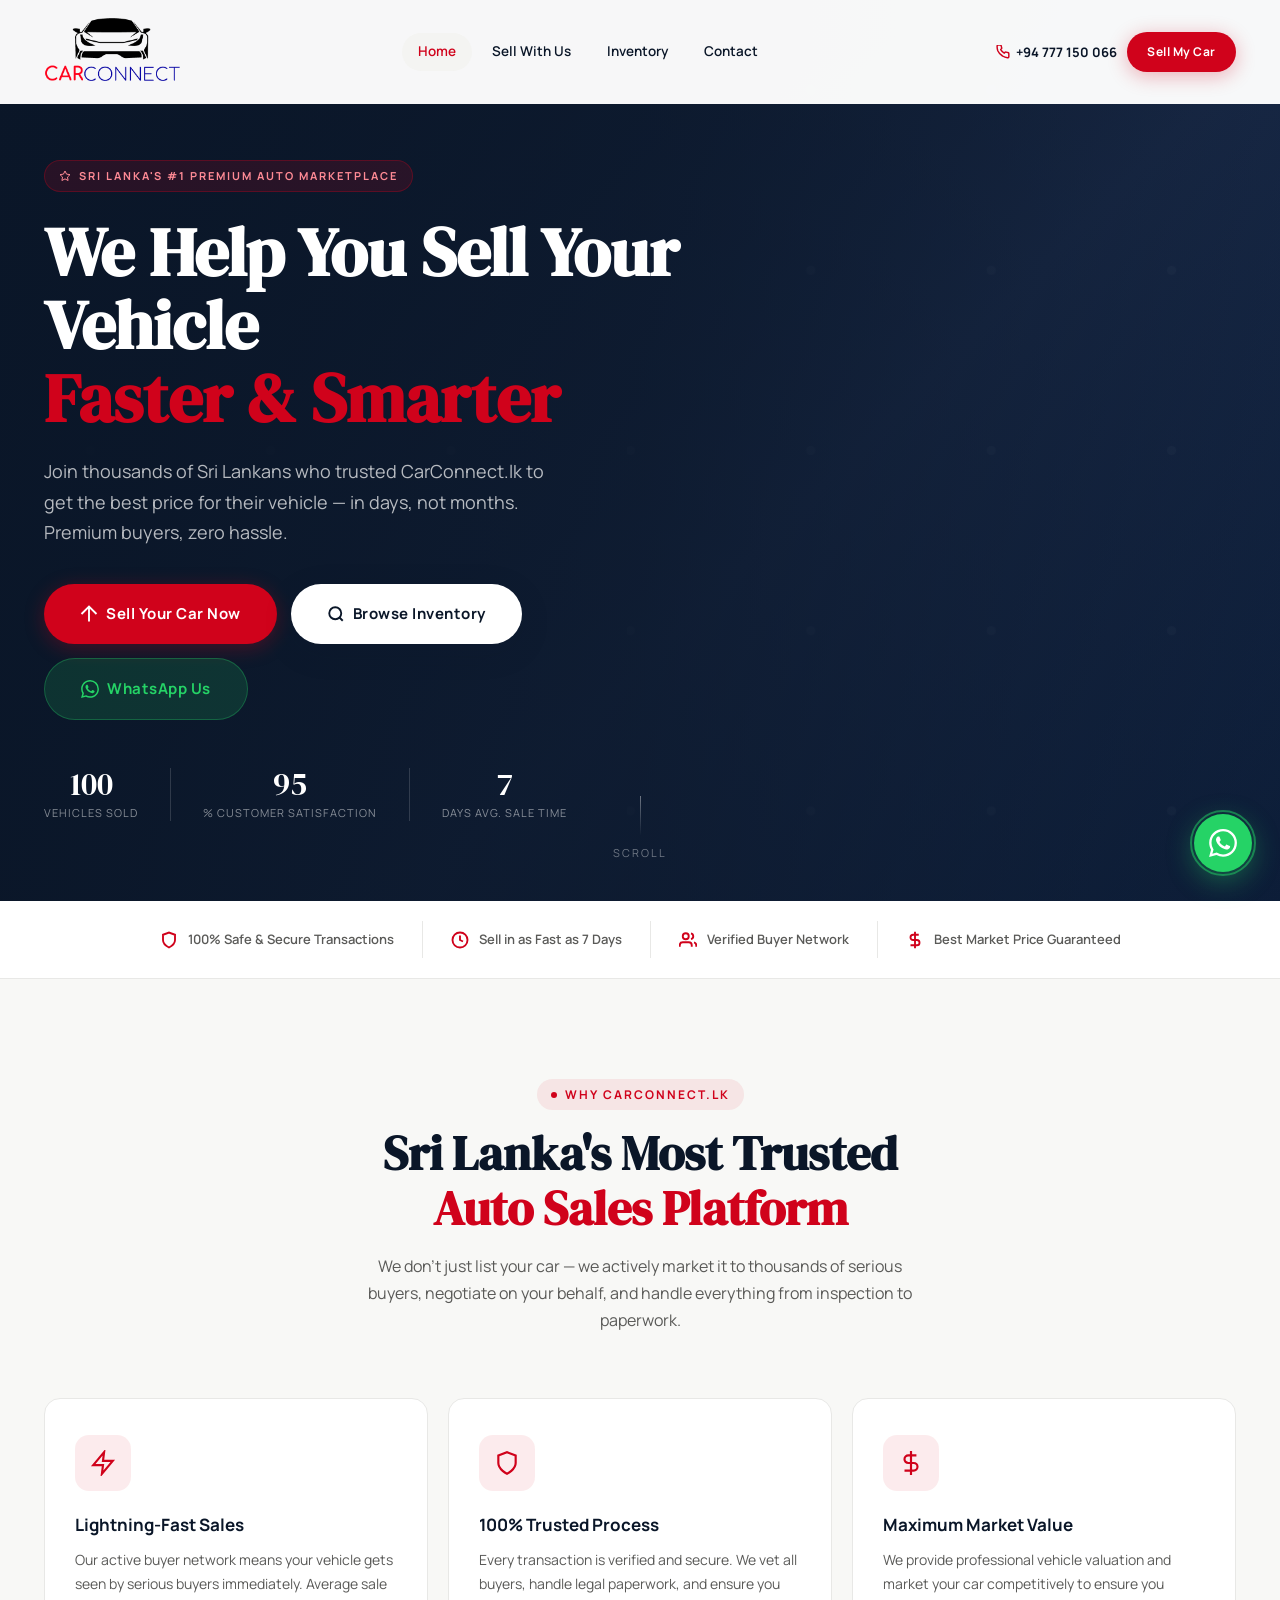
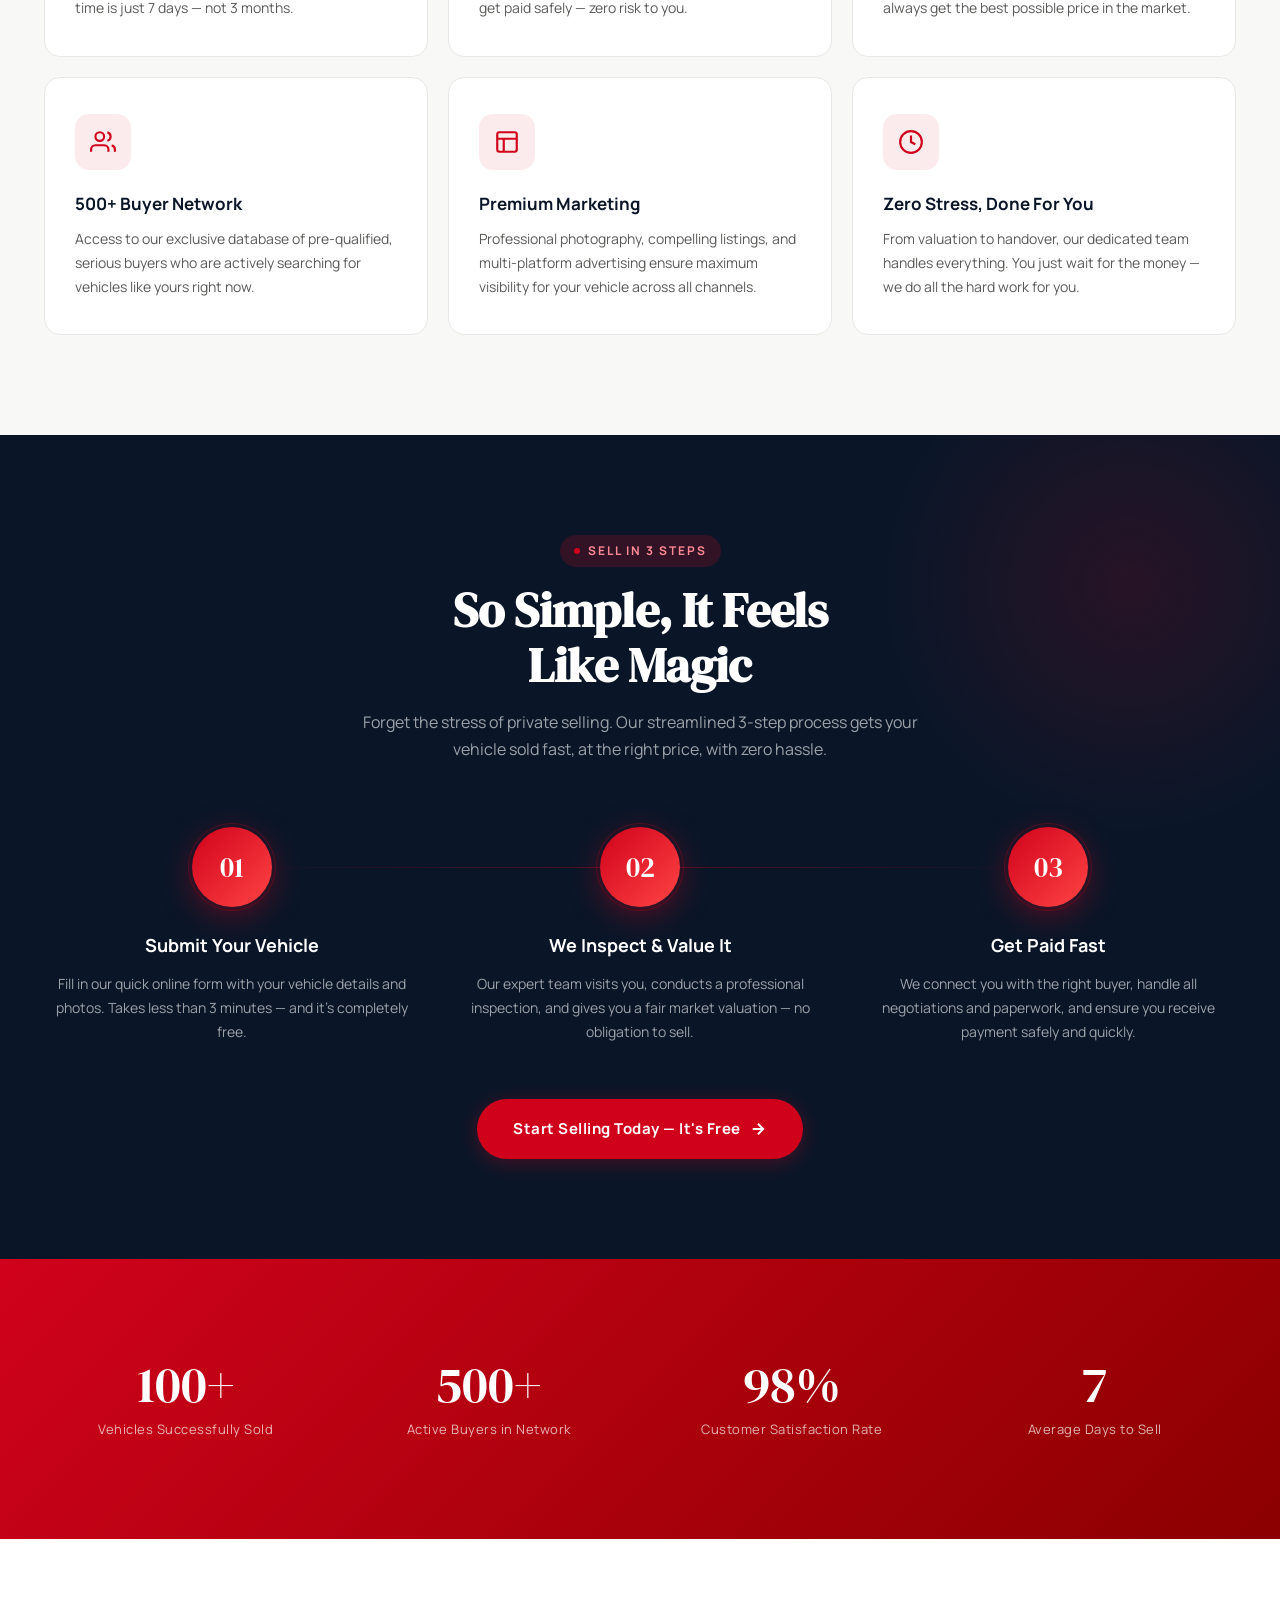
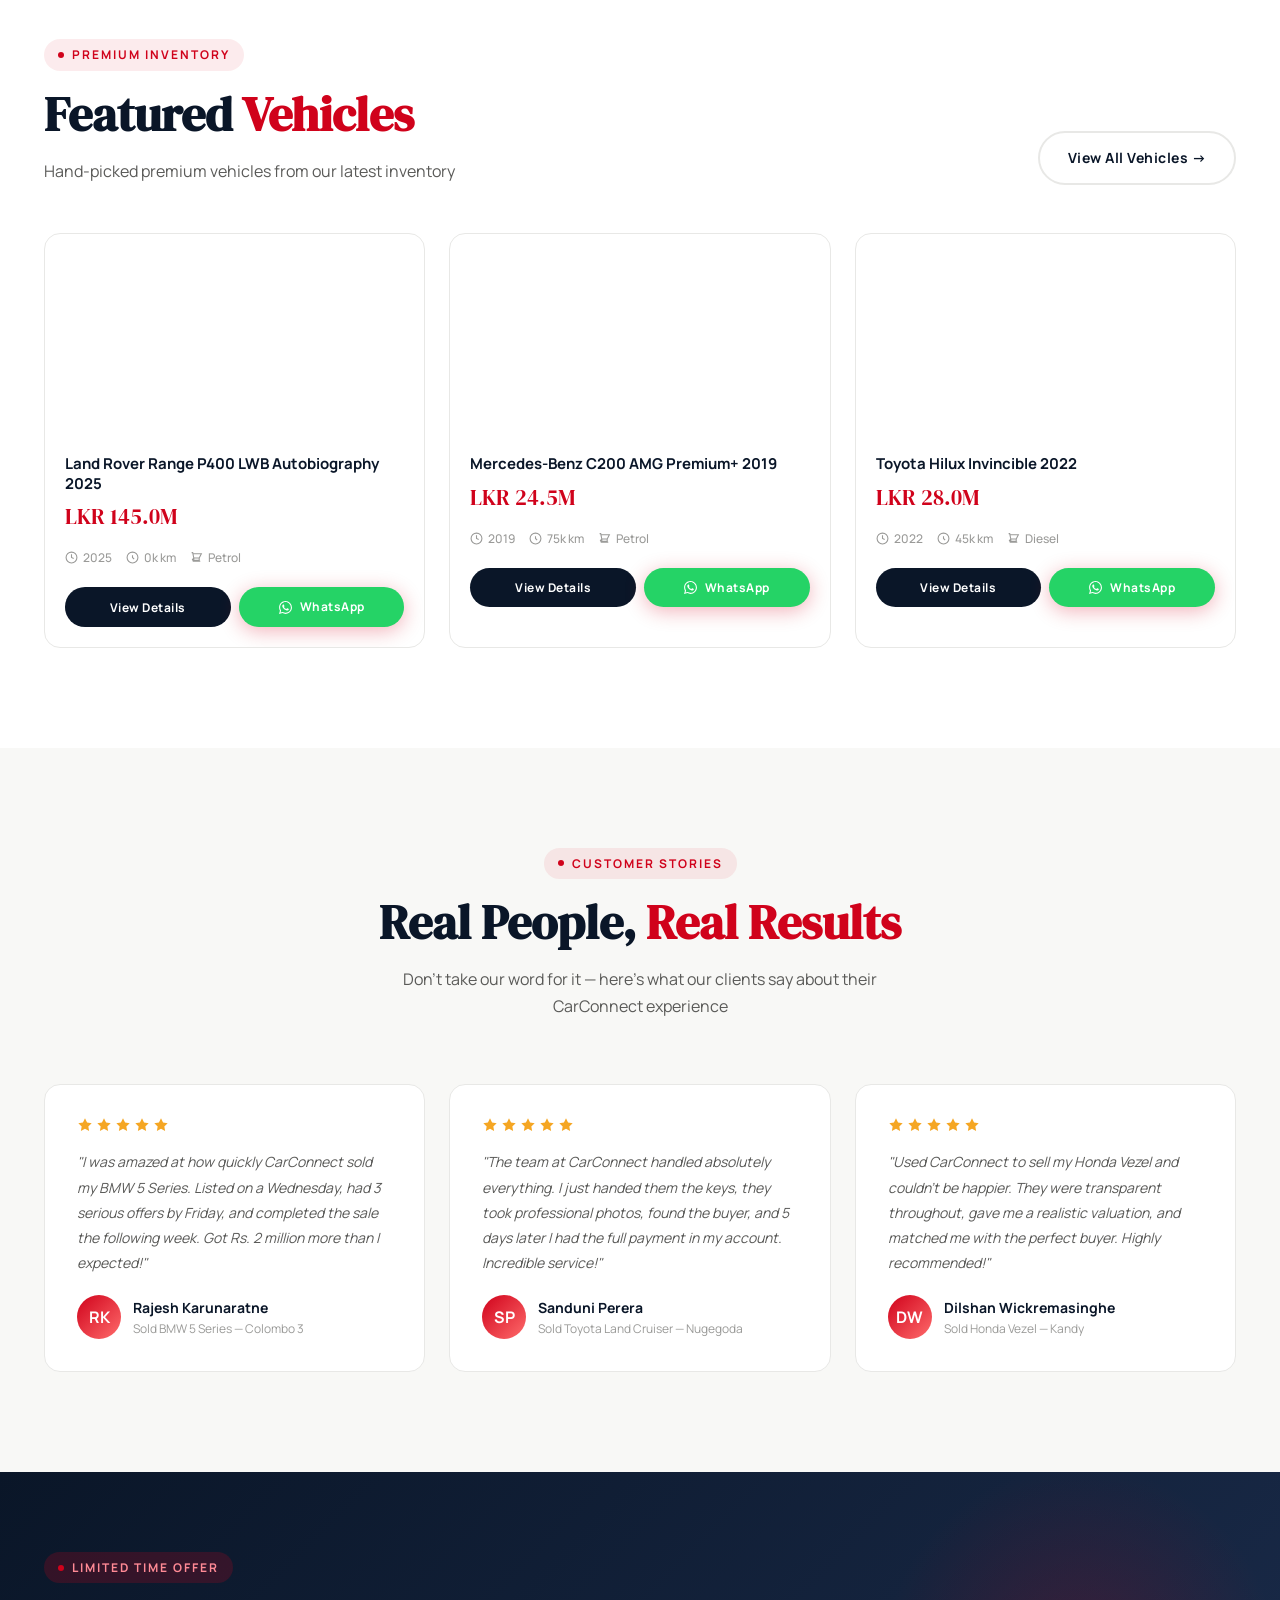
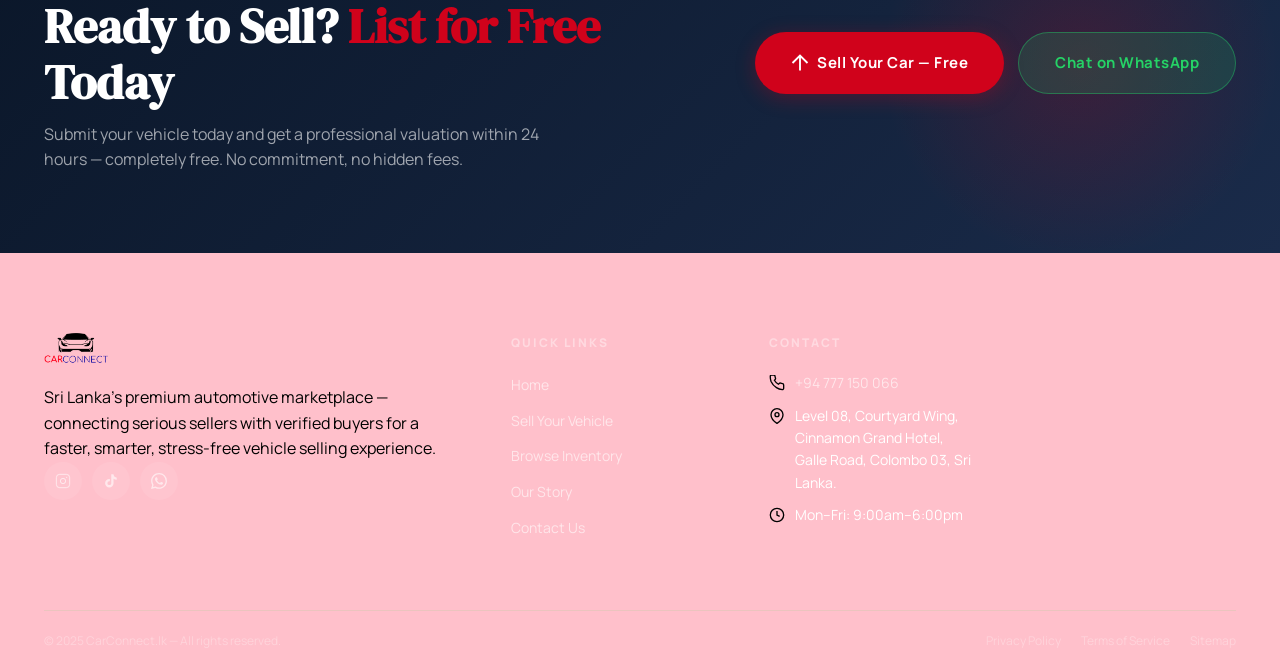
==== commit 23bd19b4: "Update index.html" ====
--- a/index.html
+++ b/index.html
@@ -18,7 +18,7 @@
     <div class="nav-inner">
          <div class="nav-logo-div">
       <a href="#" class="nav-logo" onclick="showPage('home')">
-        <img src="Images/logo.png" alt="CarConnect.lk">
+        <img src="logo.png" alt="CarConnect.lk">
       </a>
       </div>
       <div class="nav-links">
@@ -585,7 +585,7 @@
   <div class="container">
     <div class="footer-grid">
       <div>
-        <img src="/Images/logo.png" alt="CarConnect.lk" style="height:32px;margin-bottom:20px;">
+        <img src="logo.png" alt="CarConnect.lk" style="height:32px;margin-bottom:20px;">
         <p>Sri Lanka's premium automotive marketplace — connecting serious sellers with verified buyers for a faster, smarter, stress-free vehicle selling experience.</p>
         <div class="footer-social">
           <a href="https://www.instagram.com/carconnect.lk" target="_blank">
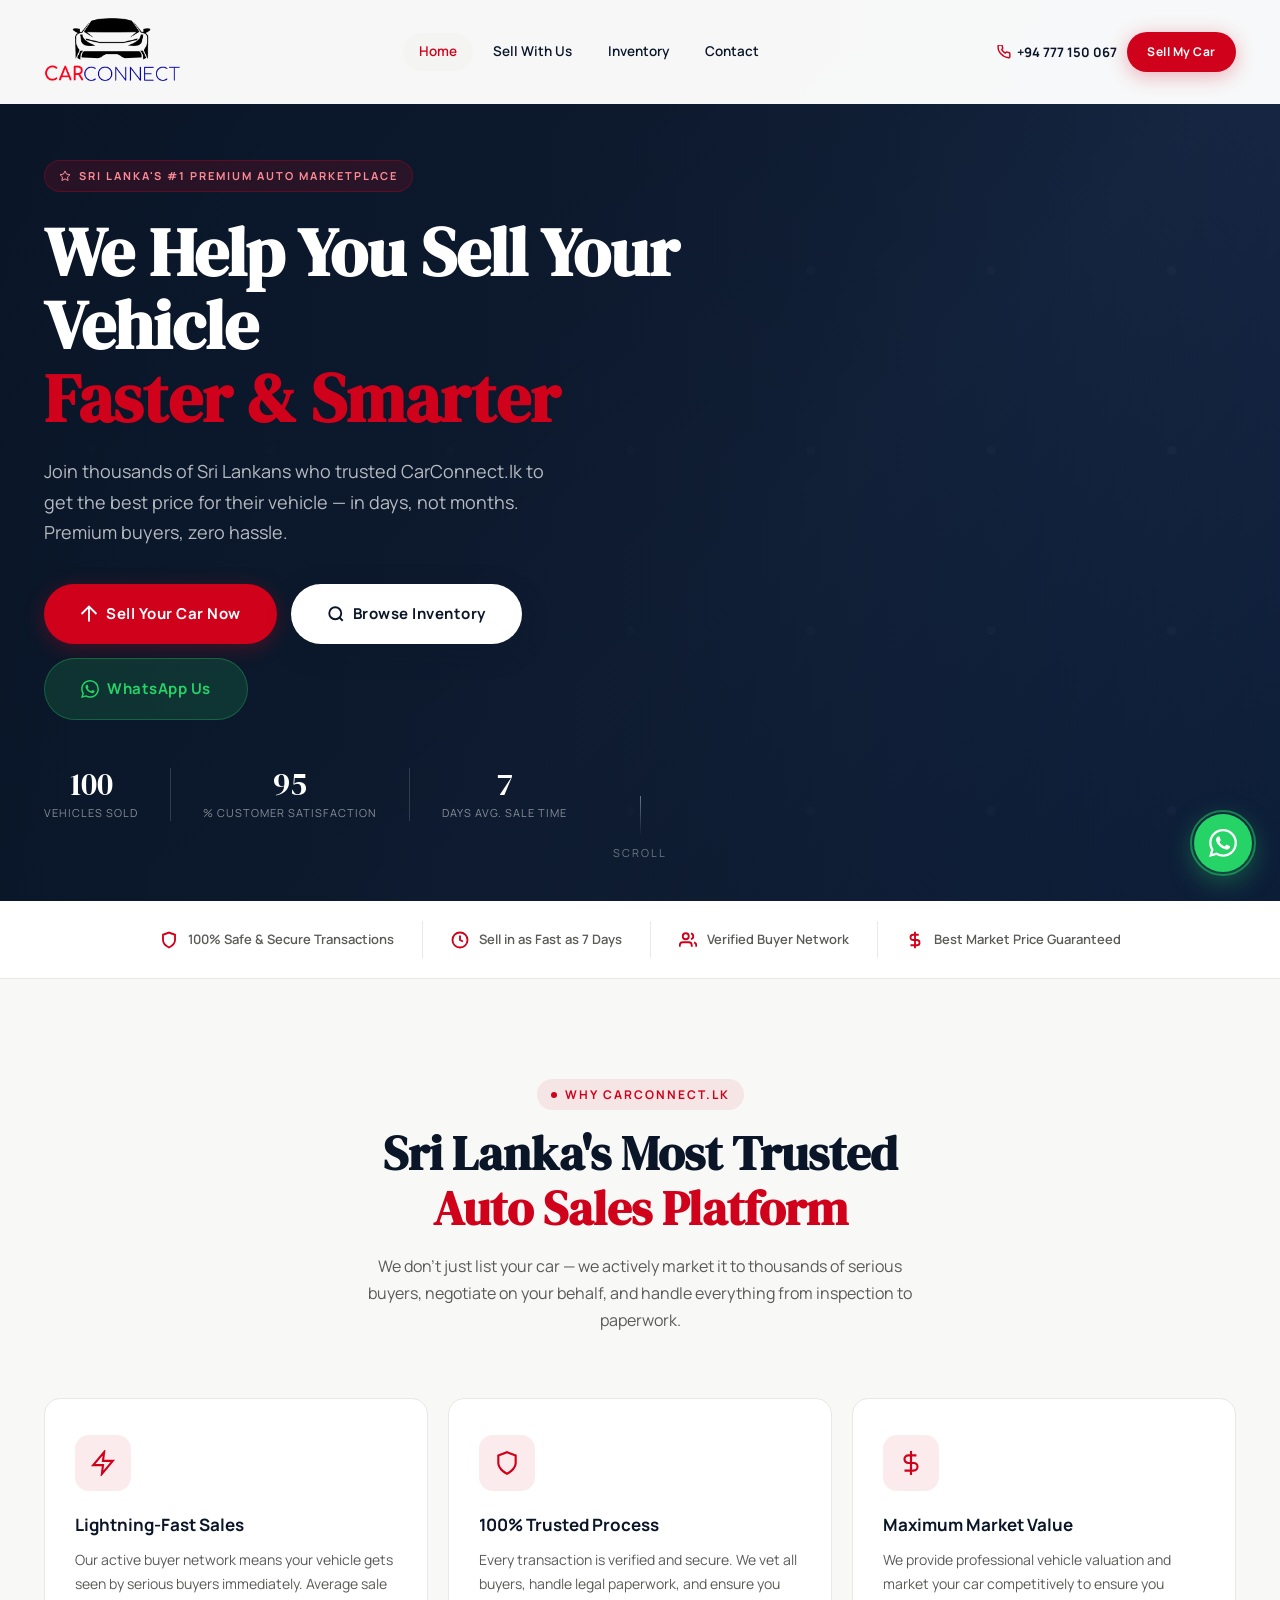
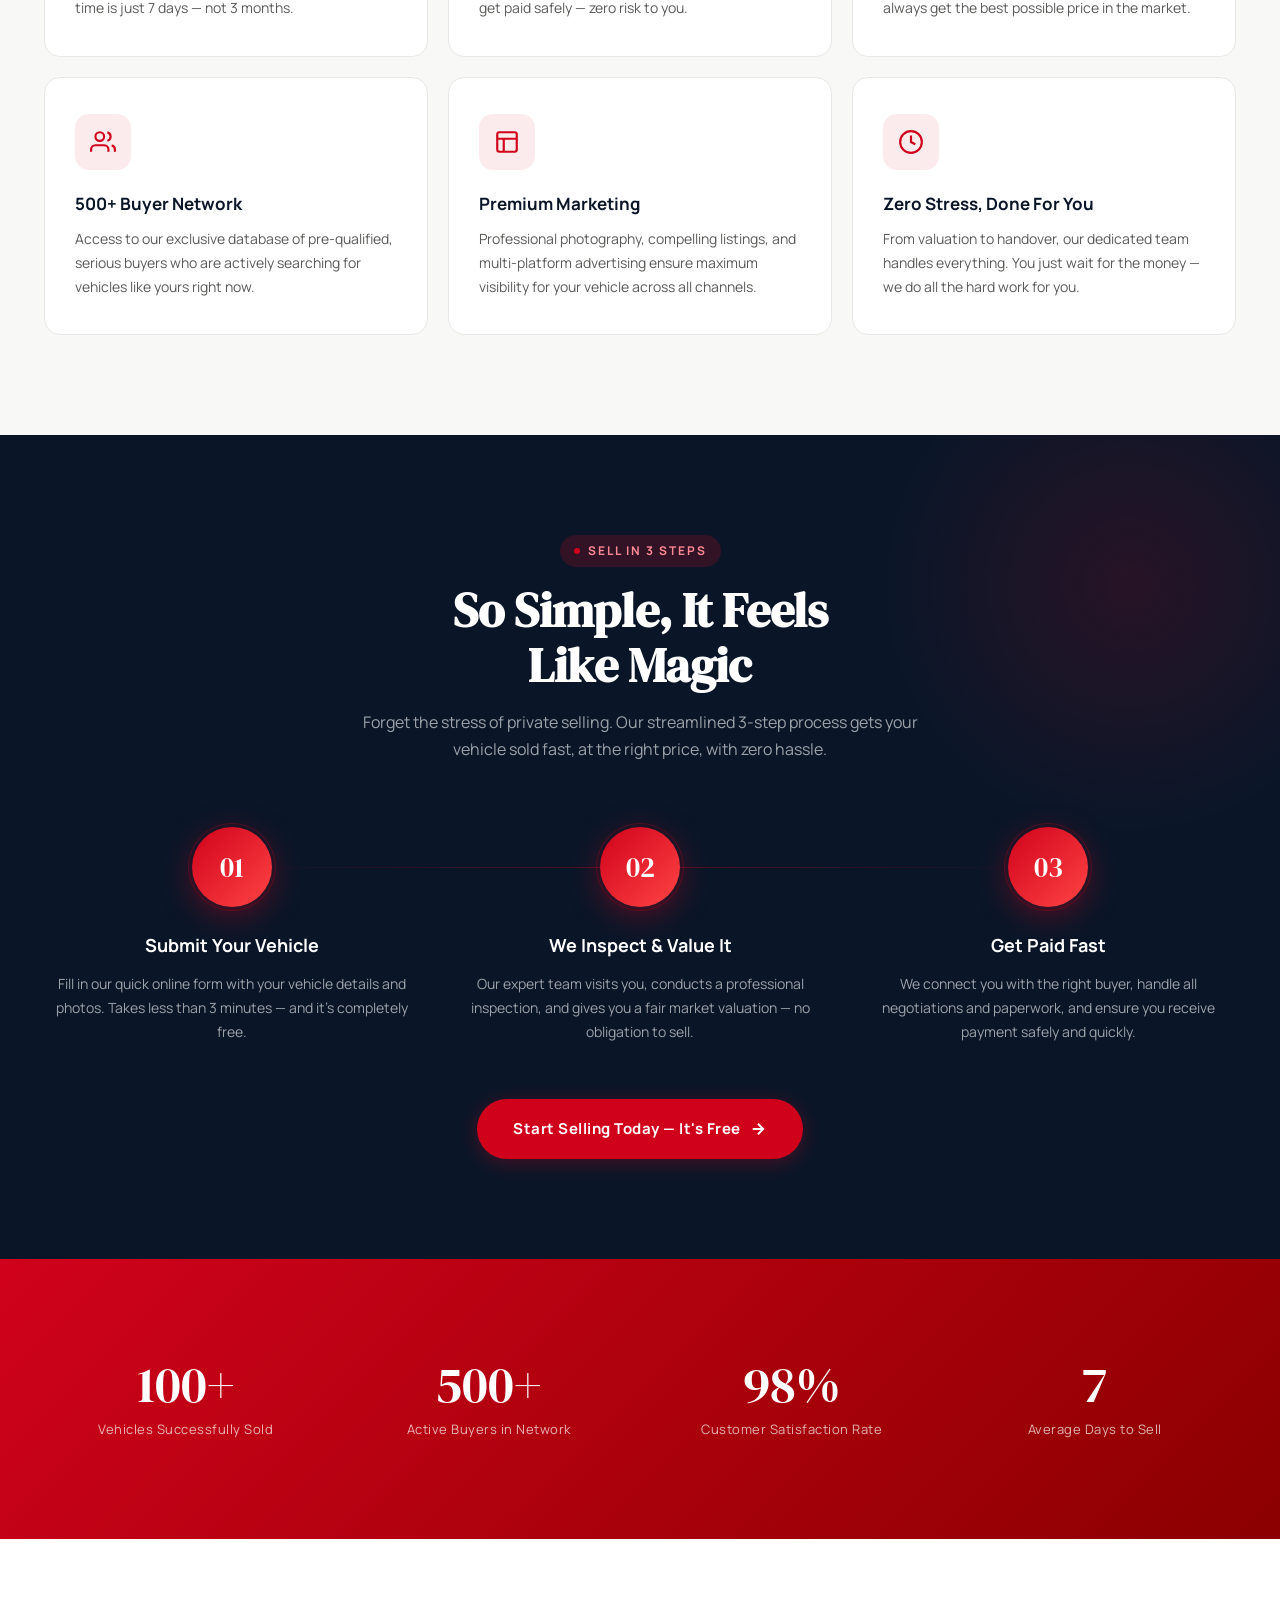
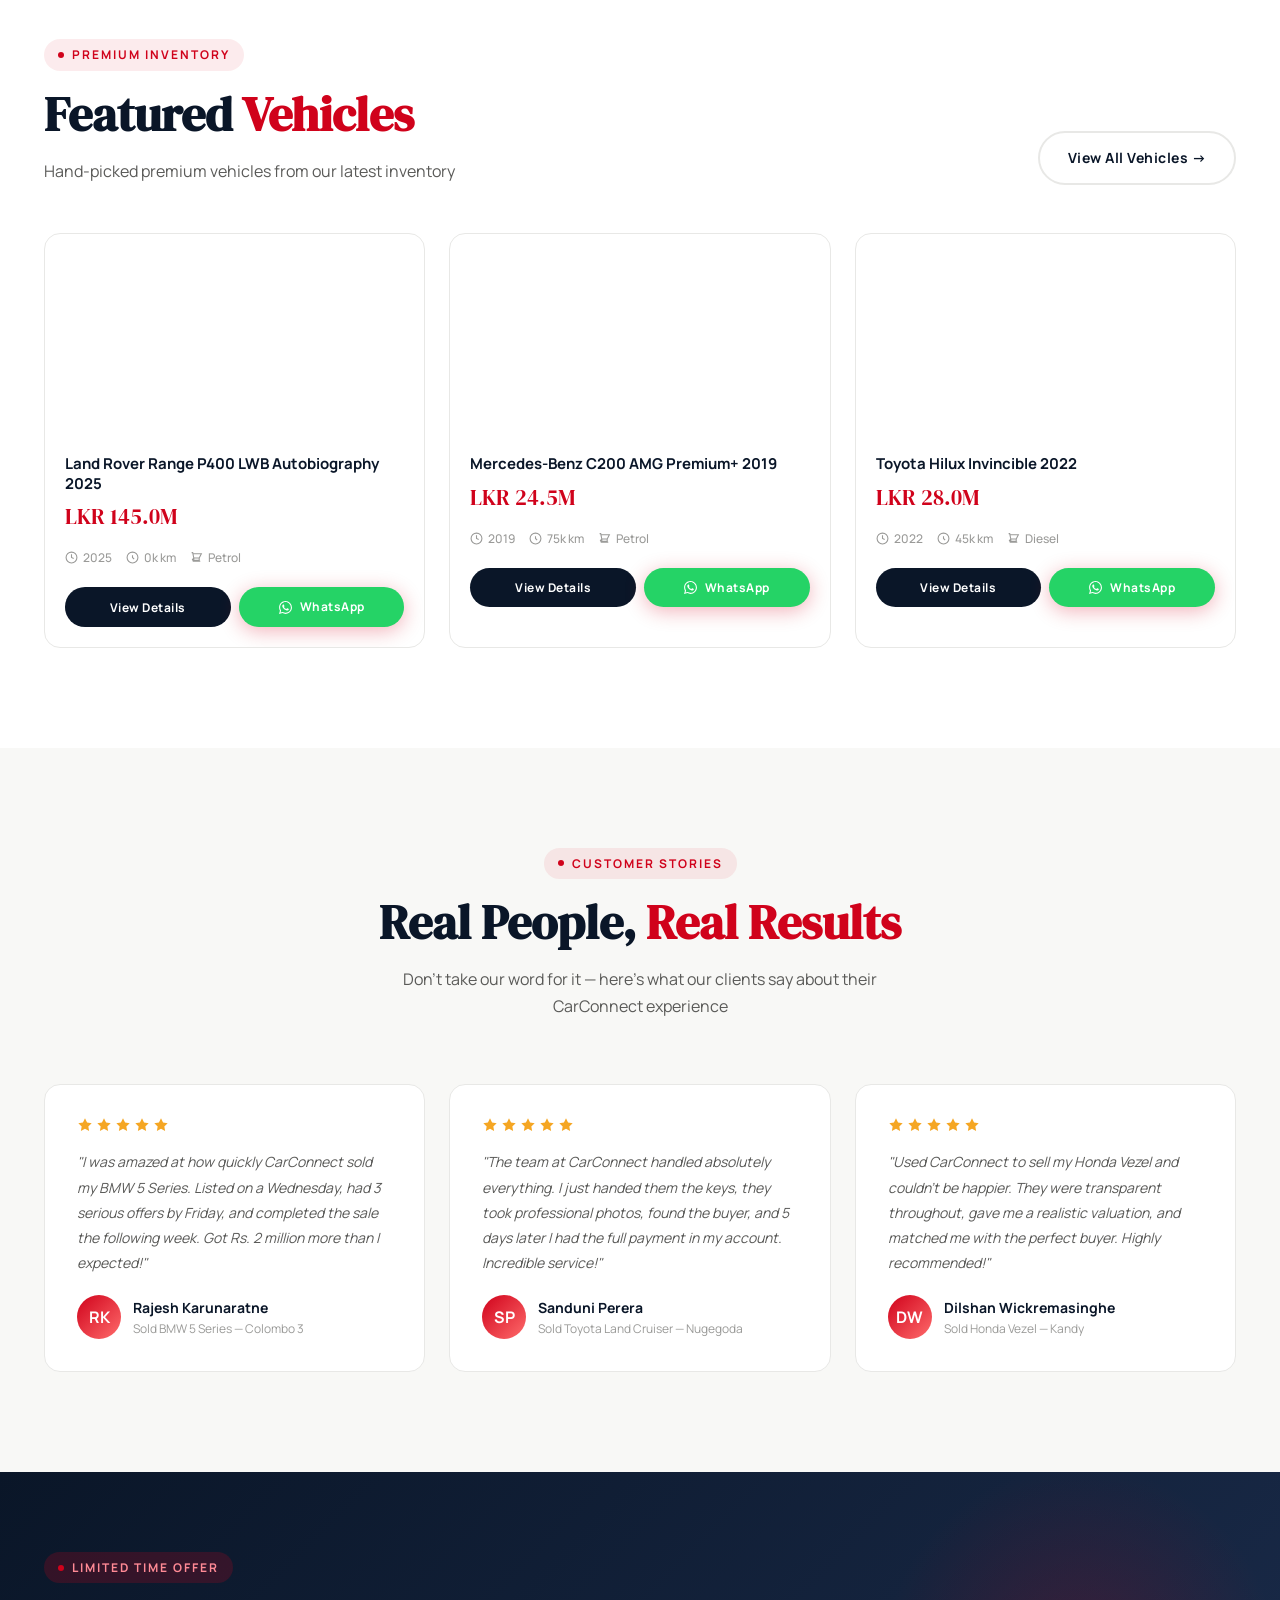
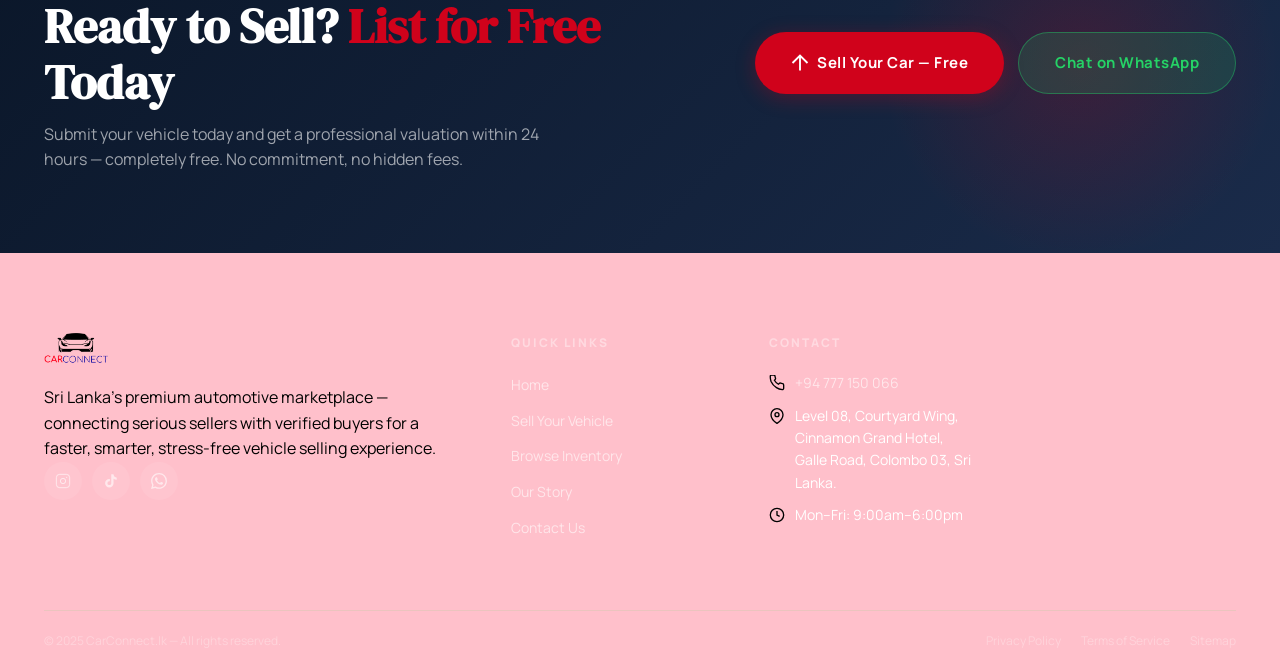
==== commit 37b649b0: "Update index.html" ====
--- a/index.html
+++ b/index.html
@@ -30,7 +30,7 @@
       <div class="nav-cta">
         <a href="tel:+94777150066" class="nav-phone">
           <svg width="14" height="14" viewBox="0 0 24 24" fill="none" stroke="currentColor" stroke-width="2.5"><path d="M22 16.92v3a2 2 0 01-2.18 2 19.79 19.79 0 01-8.63-3.07A19.5 19.5 0 013.07 9.81 19.79 19.79 0 012 1.18 2 2 0 014 0h3a2 2 0 012 1.72c.127.96.361 1.903.7 2.81a2 2 0 01-.45 2.11L8.09 7.91a16 16 0 006 6l1.27-1.27a2 2 0 012.11-.45 12.84 12.84 0 002.81.7A2 2 0 0122 14.92v2z"/></svg>
-          +94 777 150 066
+          +94 777 150 067
         </a>
         <a href="#" onclick="showPage('sell')" class="btn btn-primary btn-sm" style="padding:10px 20px;font-size:12px">Sell My Car</a>
       </div>
--- a/style.css
+++ b/style.css
@@ -327,6 +327,7 @@
   .stats-grid{grid-template-columns:repeat(2,1fr)}
   .footer-grid{grid-template-columns:1fr}
   .hero-actions{flex-direction:column}
+  .hero-content{margin: 20px}
   .hero-actions .btn{justify-content:center}
   .hero-stats{justify-content:center;gap:20px}
   .filter-bar{flex-direction:column}
@@ -360,4 +361,4 @@
 .count-up{display:inline-block}
 
 /* BADGE RIBBON */
-.ribbon{position:absolute;top:16px;right:16px;background:rgba(10,22,40,0.8);backdrop-filter:blur(8px);color:#fff;padding:4px 12px;border-radius:100px;font-size:11px;font-weight:700}+.ribbon{position:absolute;top:16px;right:16px;background:rgba(10,22,40,0.8);backdrop-filter:blur(8px);color:#fff;padding:4px 12px;border-radius:100px;font-size:11px;font-weight:700}
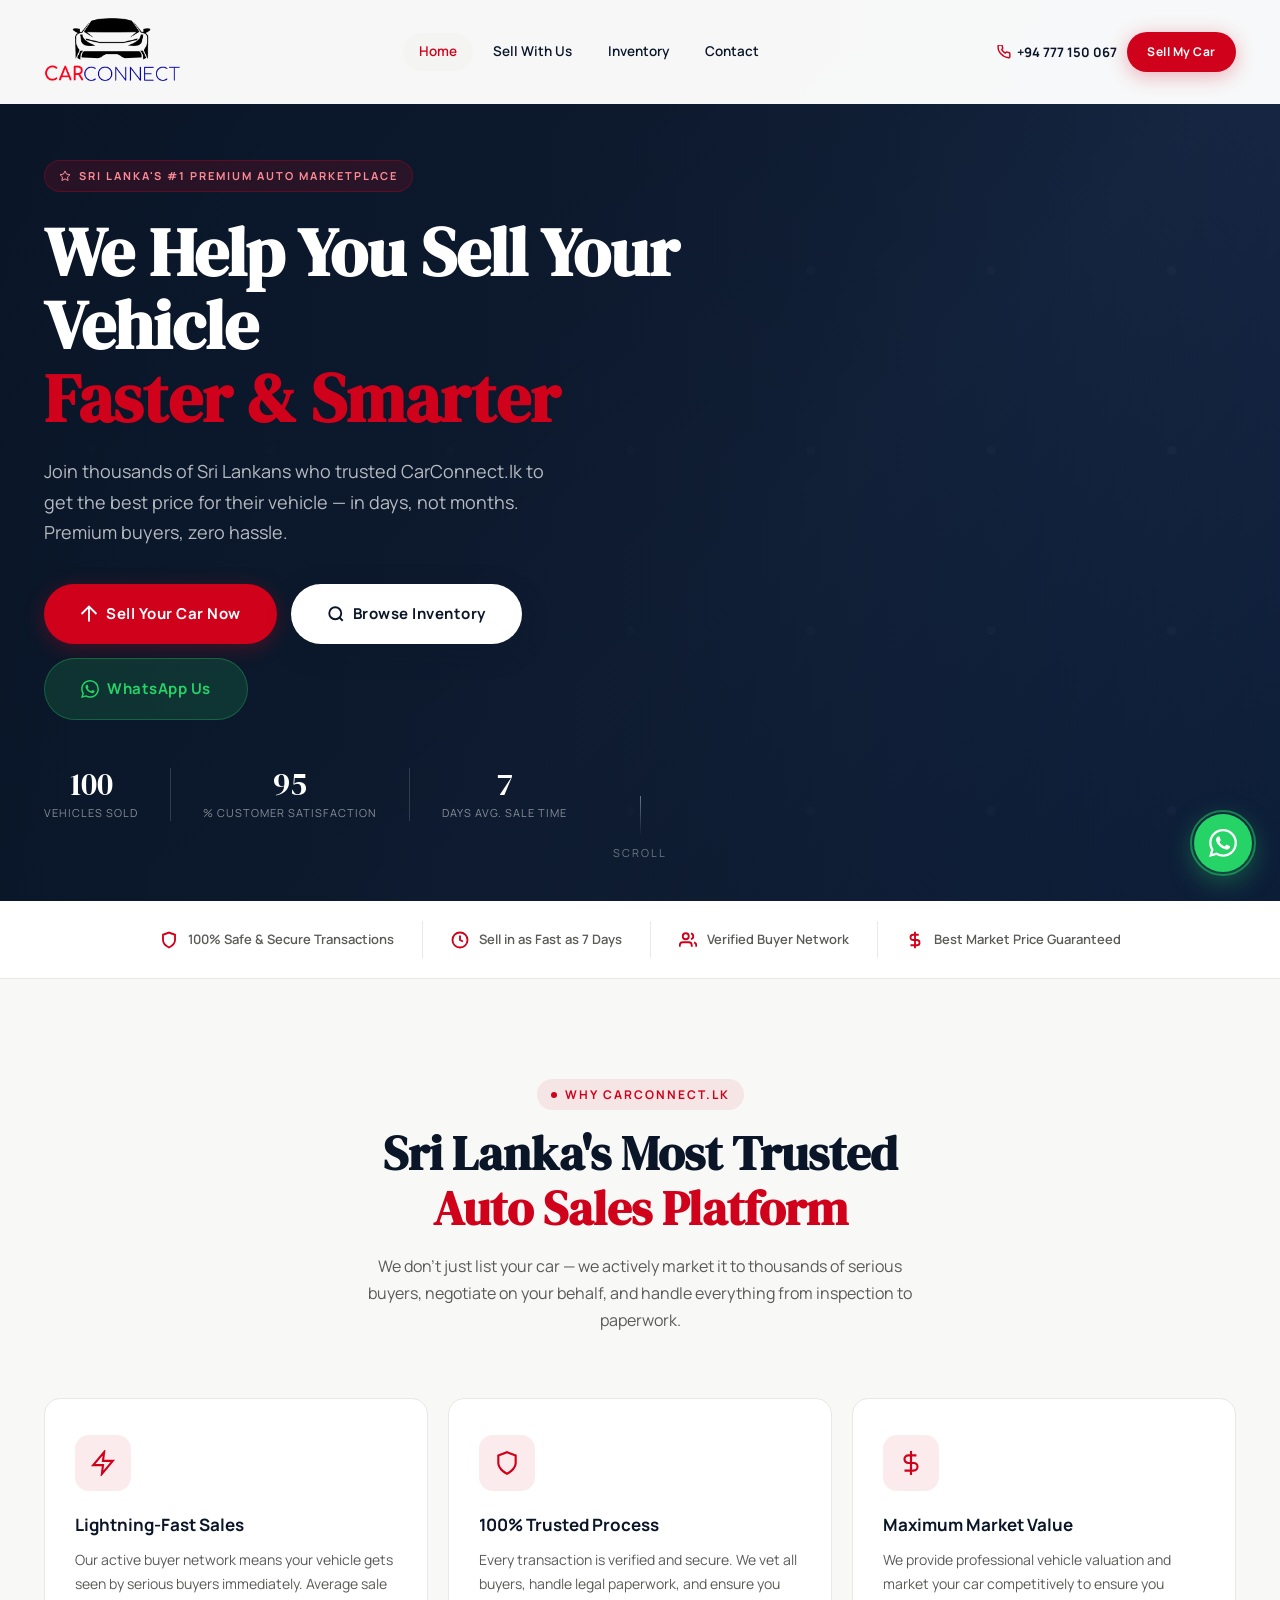
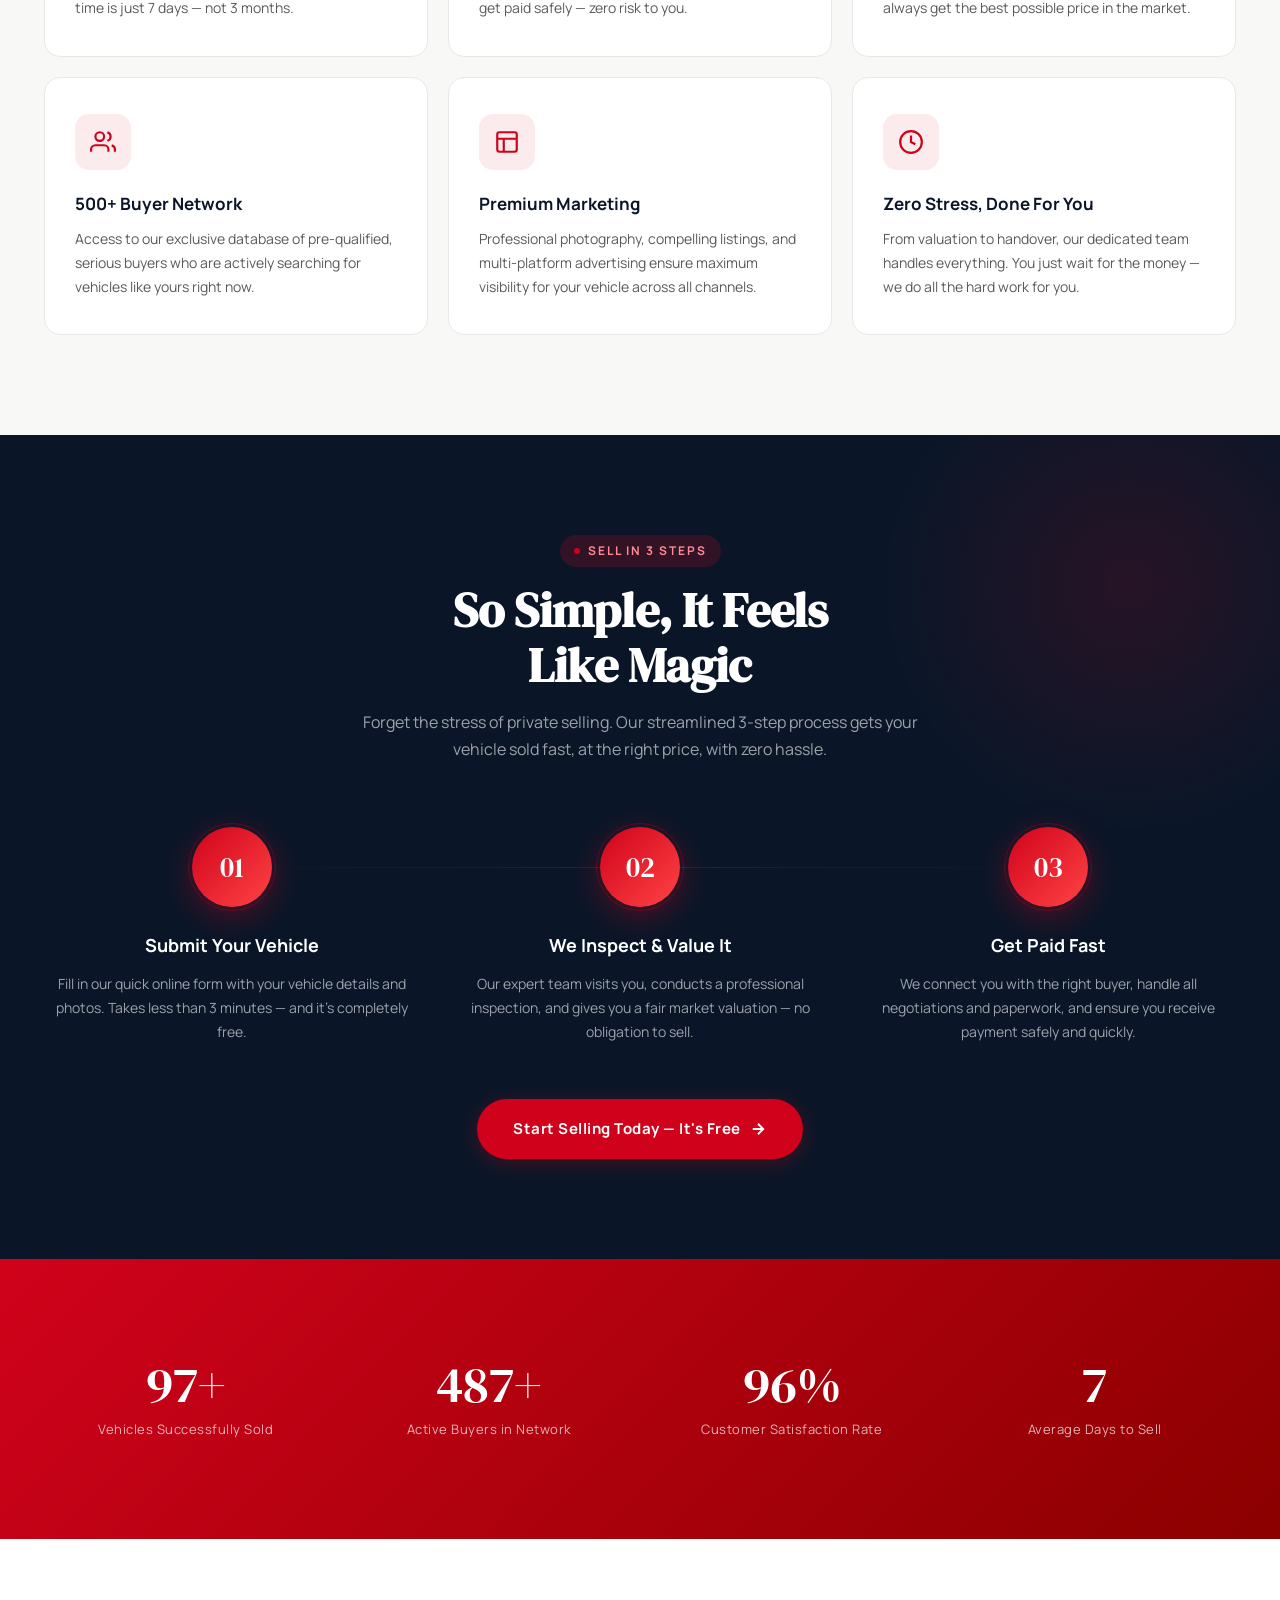
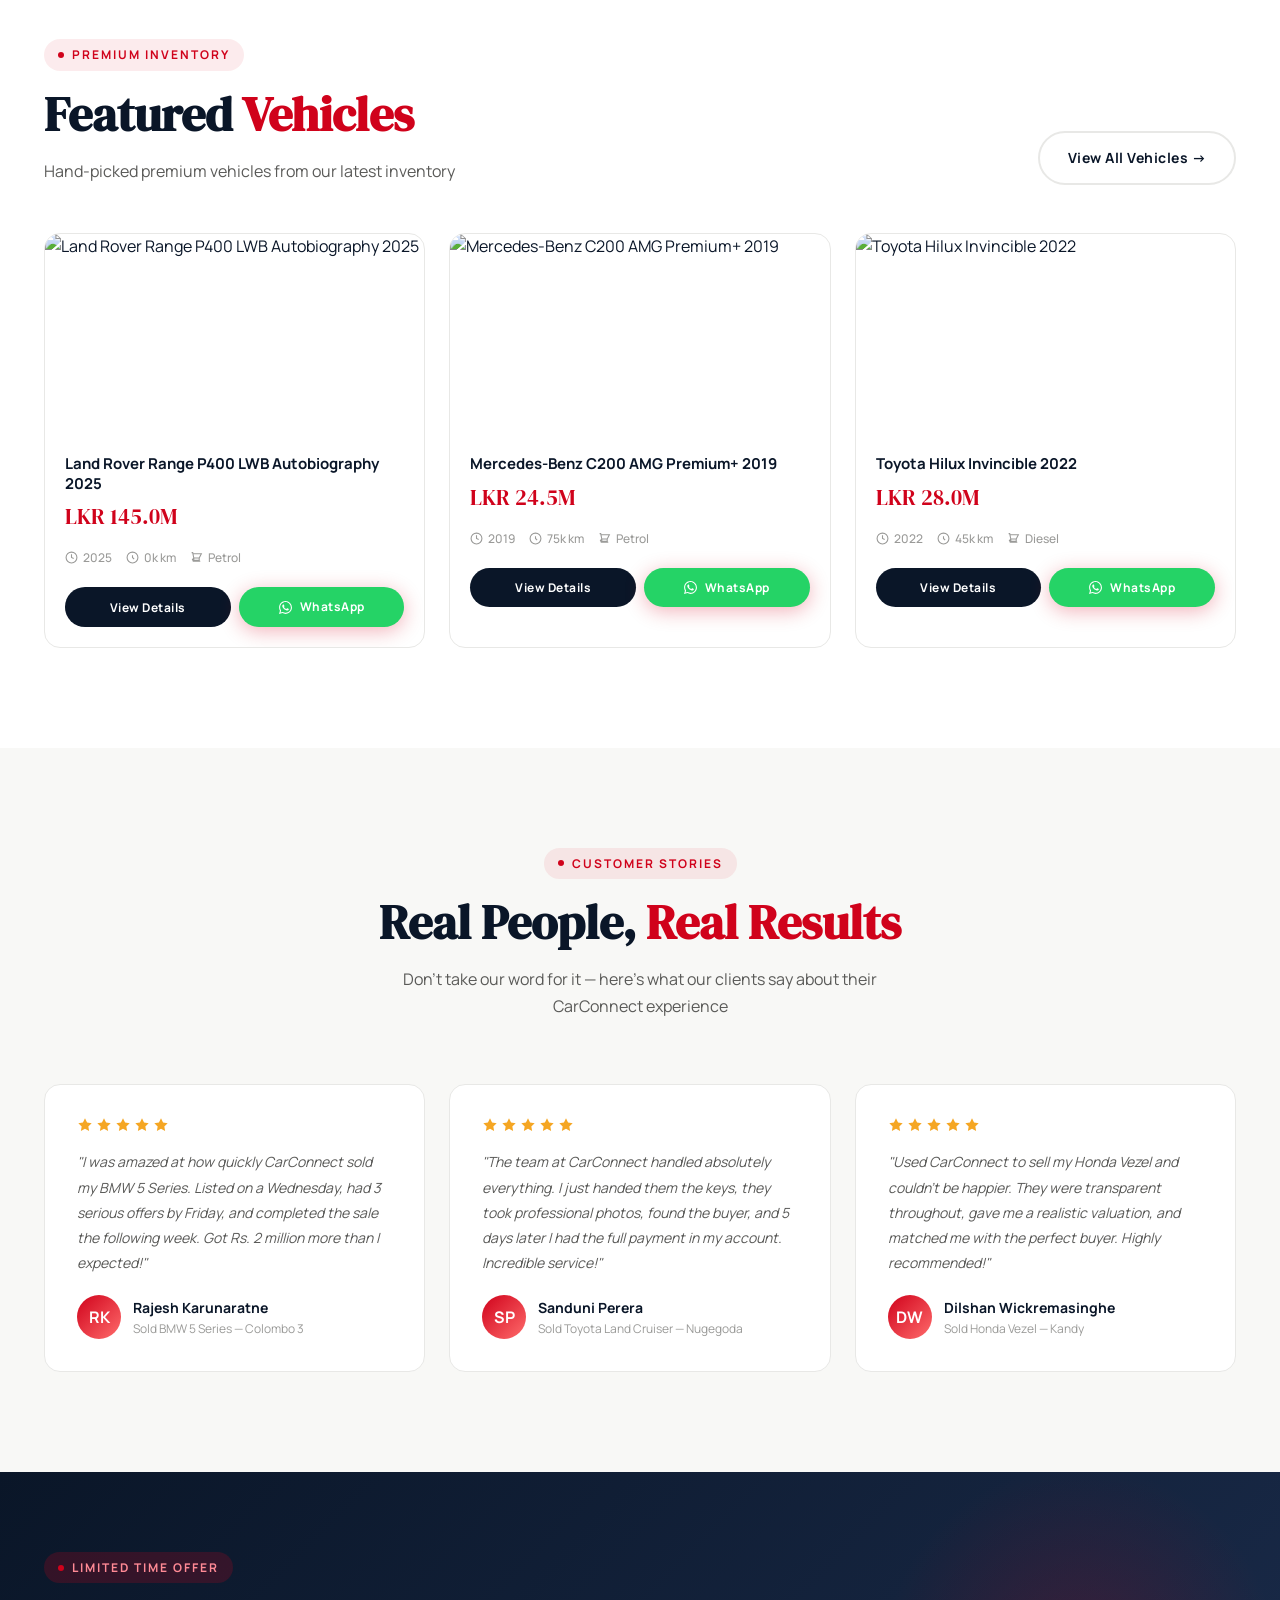
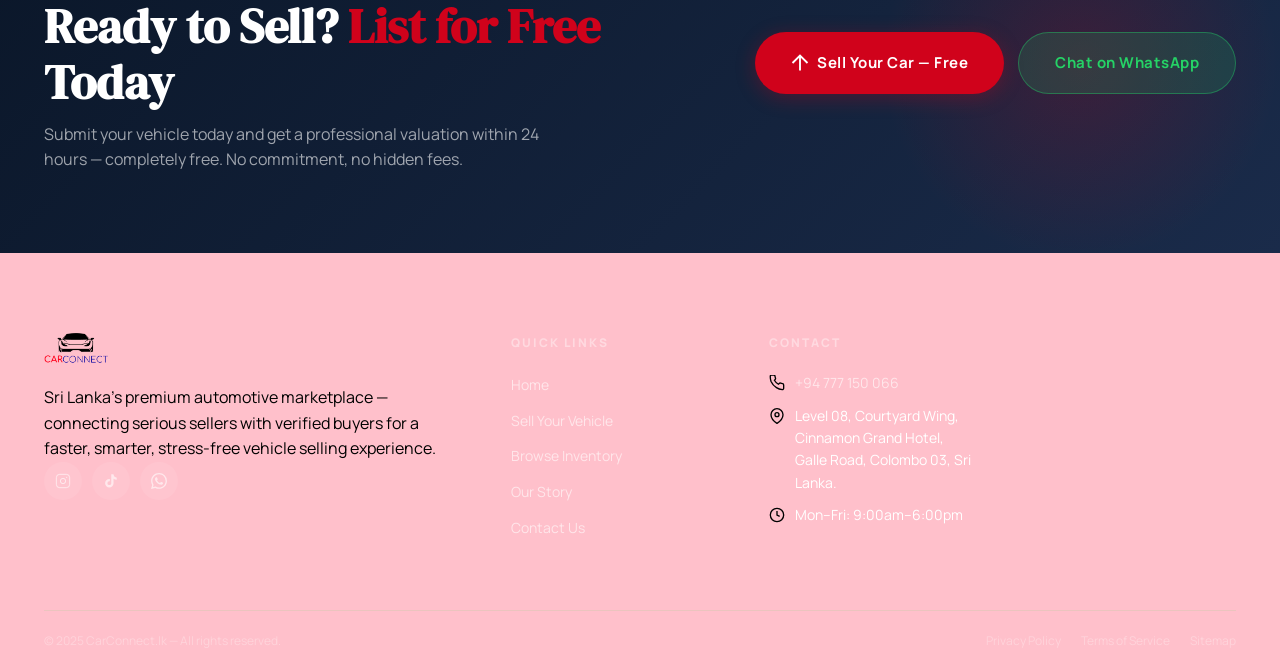
==== commit 733c11c5: "Added favicon" ====
--- a/index.html
+++ b/index.html
@@ -5,6 +5,7 @@
 <meta name="viewport" content="width=device-width, initial-scale=1.0">
 <title>CarConnect.lk — Sell Your Vehicle Faster & Smarter</title>
 <link rel="stylesheet" href="style.css">
+<link rel="icon" href="logo.png" type="image/x-icon">
 <script src="script.js"></script>
 <meta name="description" content="Sri Lanka's premium automotive marketplace. Sell your vehicle fast with CarConnect.lk">
 <link rel="preconnect" href="https://fonts.googleapis.com">
--- a/style.css
+++ b/style.css
@@ -183,7 +183,7 @@
 .sell-strip-actions{display:flex;gap:14px;flex-shrink:0;flex-wrap:wrap}
 
 /* PAGE SECTIONS */
-.page-hero{background:var(--navy);padding:160px 0 80px;position:relative;overflow:hidden;text-align:center}
+.page-hero{background:var(--navy);padding:130px 20px 80px 20px;position:relative;overflow:hidden;text-align:center;}
 .page-hero::before{content:'';position:absolute;inset:0;background:url('data:image/svg+xml,<svg xmlns="http://www.w3.org/2000/svg" viewBox="0 0 100 100"><defs><pattern id="g" width="20" height="20" patternUnits="userSpaceOnUse"><circle cx="10" cy="10" r="0.5" fill="rgba(255,255,255,0.04)"/></pattern></defs><rect width="100" height="100" fill="url(%23g)"/></svg>')}
 .page-hero h1{font-family:'DM Serif Display',serif;font-size:clamp(32px,5vw,56px);color:#fff;margin-bottom:16px;position:relative;z-index:1}
 .page-hero p{font-size:18px;color:rgba(255,255,255,0.65);position:relative;z-index:1;max-width:560px;margin:0 auto}
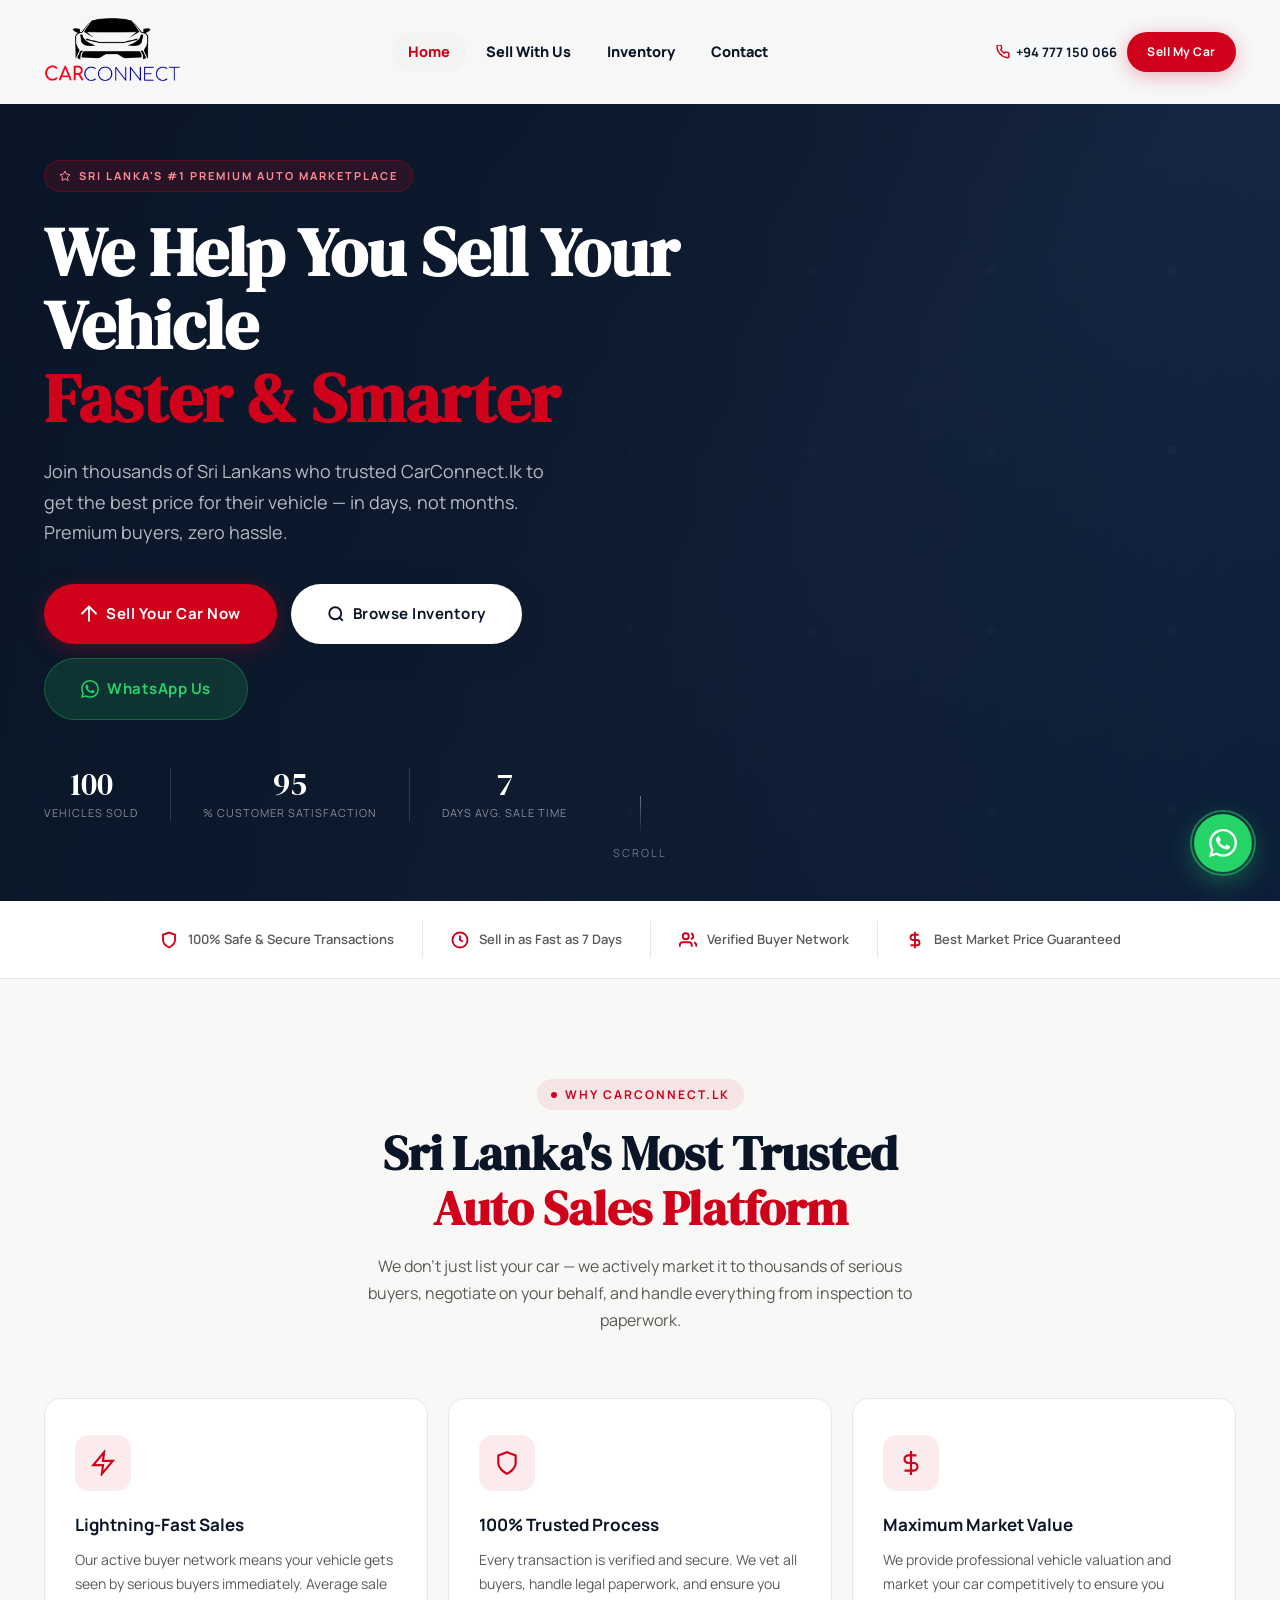
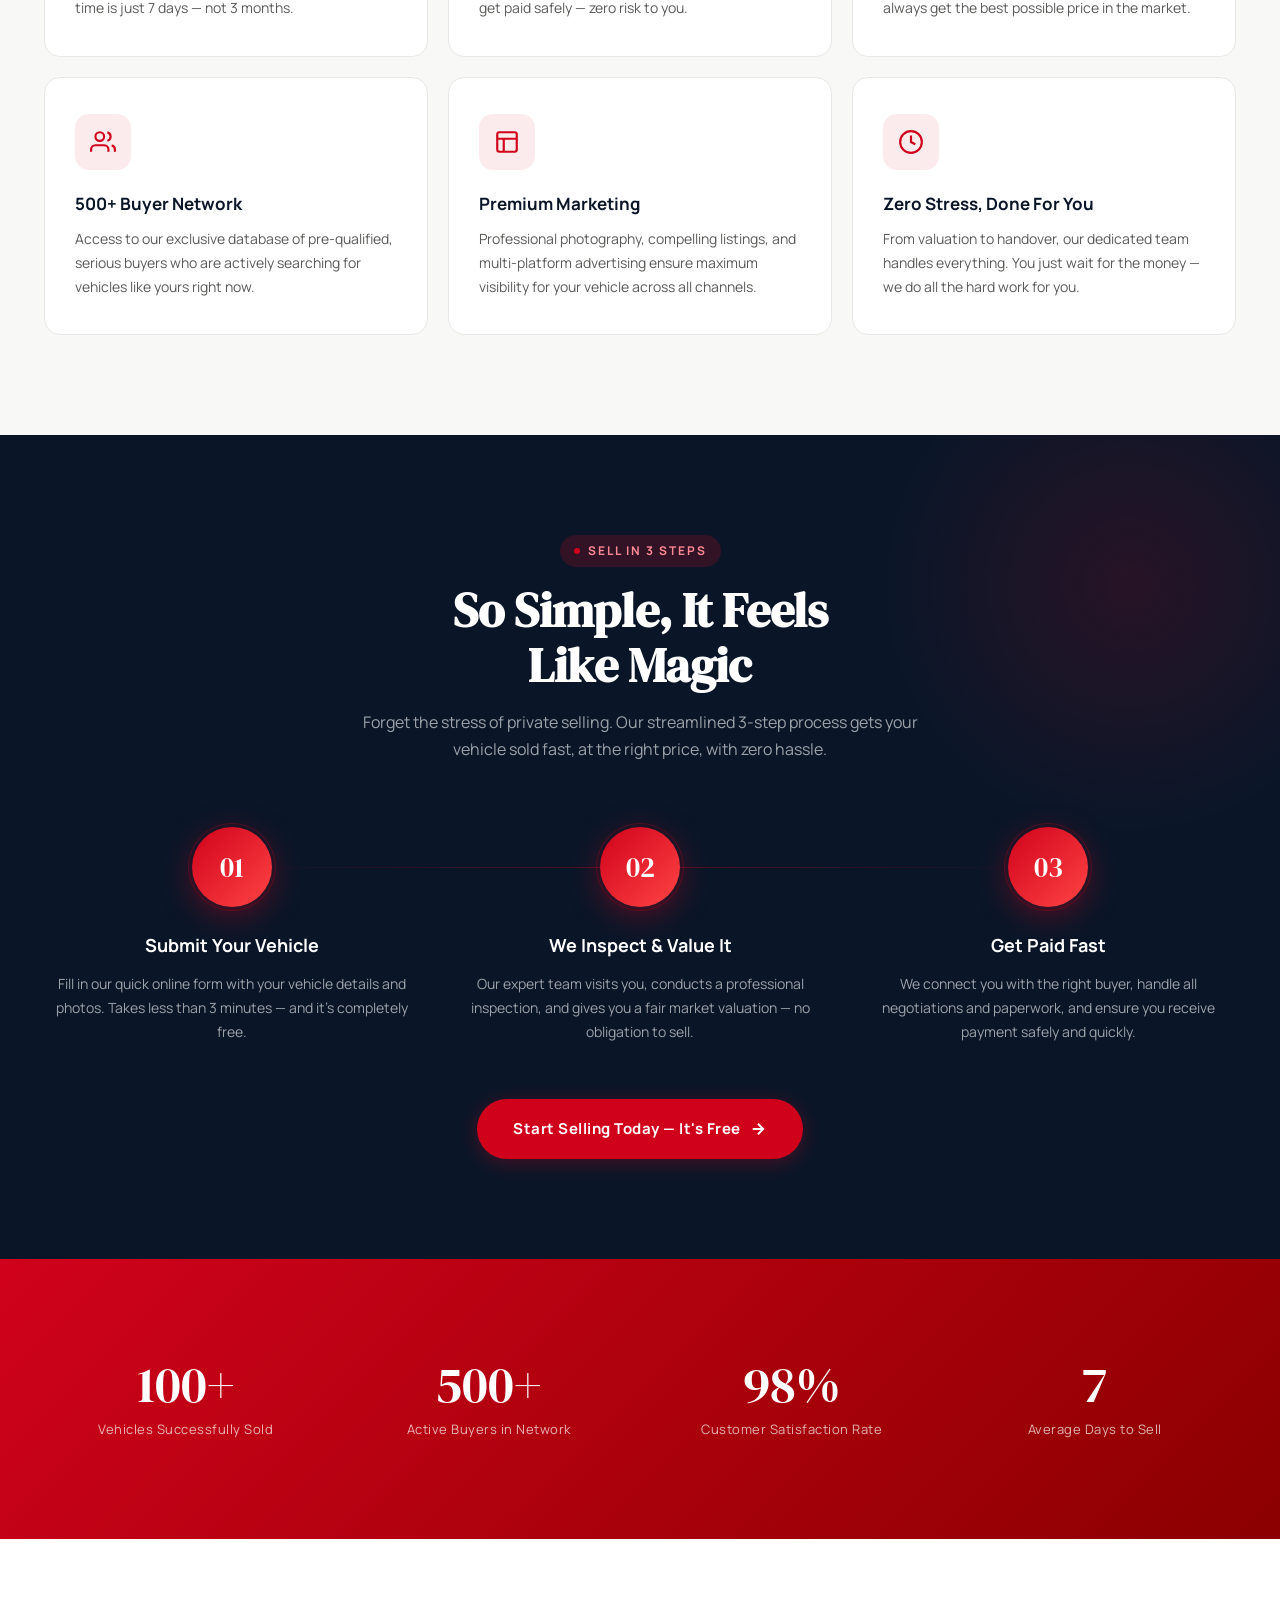
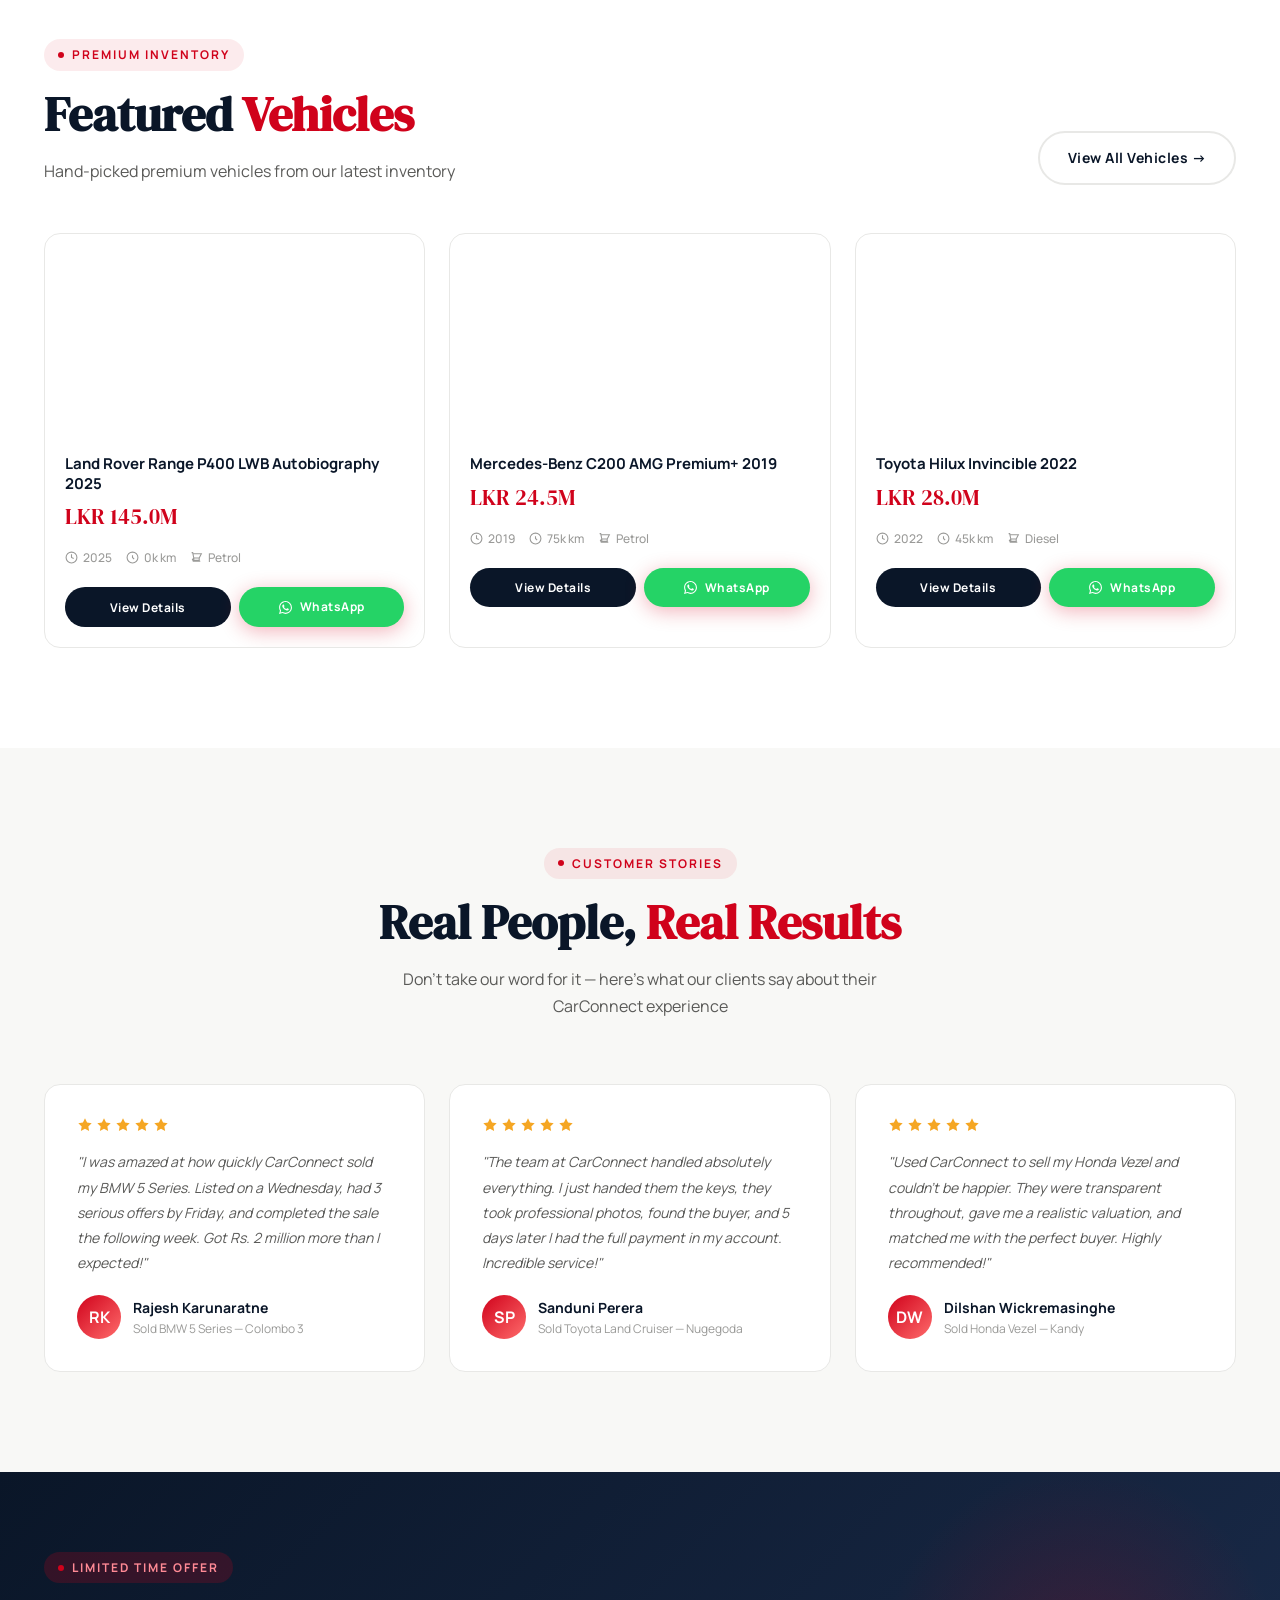
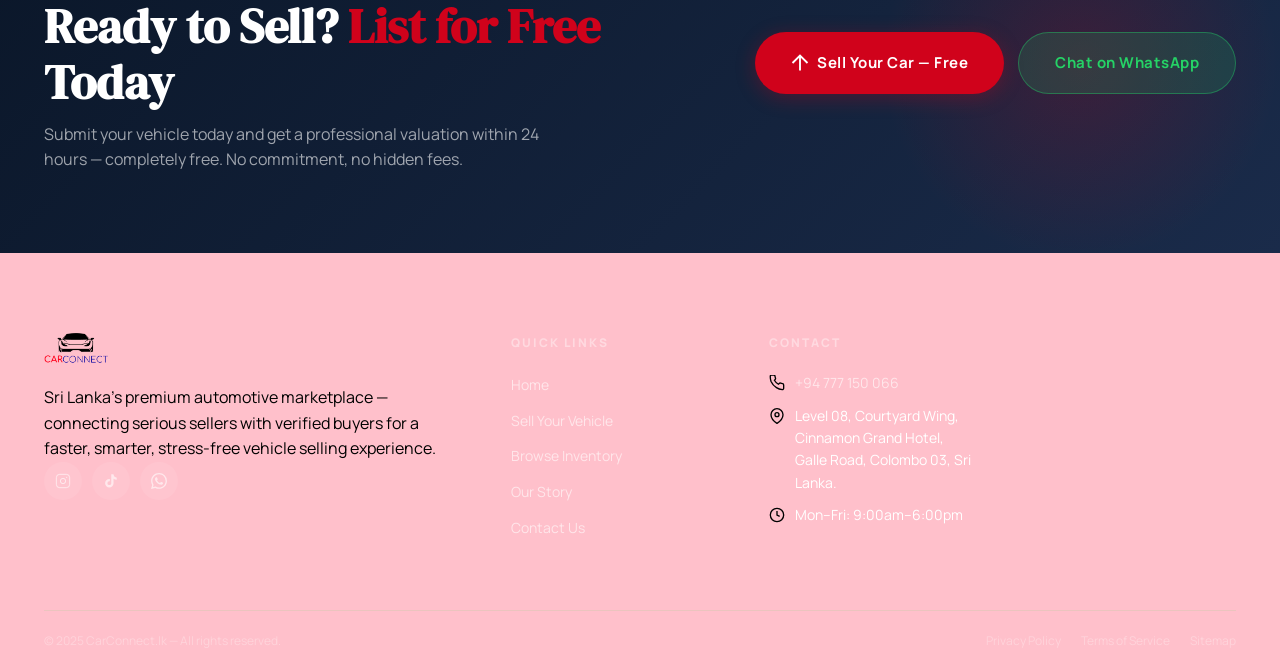
==== commit 8f07edd3: "Update phone" ====
--- a/index.html
+++ b/index.html
@@ -31,7 +31,7 @@
       <div class="nav-cta">
         <a href="tel:+94777150066" class="nav-phone">
           <svg width="14" height="14" viewBox="0 0 24 24" fill="none" stroke="currentColor" stroke-width="2.5"><path d="M22 16.92v3a2 2 0 01-2.18 2 19.79 19.79 0 01-8.63-3.07A19.5 19.5 0 013.07 9.81 19.79 19.79 0 012 1.18 2 2 0 014 0h3a2 2 0 012 1.72c.127.96.361 1.903.7 2.81a2 2 0 01-.45 2.11L8.09 7.91a16 16 0 006 6l1.27-1.27a2 2 0 012.11-.45 12.84 12.84 0 002.81.7A2 2 0 0122 14.92v2z"/></svg>
-          +94 777 150 067
+          +94 777 150 066
         </a>
         <a href="#" onclick="showPage('sell')" class="btn btn-primary btn-sm" style="padding:10px 20px;font-size:12px">Sell My Car</a>
       </div>
--- a/style.css
+++ b/style.css
@@ -59,7 +59,7 @@
 .nav-inner{display:flex;align-items:center;justify-content:space-between;height:104px}
 .nav-logo img{height:68px;width:auto}
 .nav-links{display:flex;align-items:center;gap:4px}
-.nav-links a{padding:8px 16px;font-size:13.5px;font-weight:600;color:var(--navy);border-radius:100px;transition:var(--transition)}
+.nav-links a{padding:8px 16px;font-size:14.5px;font-weight:900;color:var(--navy);border-radius:100px;transition:var(--transition)}
 .nav-links a:hover,.nav-links a.active{background:var(--gray-100);color:var(--red)}
 .nav-cta{display:flex;align-items:center;gap:10px}
 .nav-phone{font-size:13px;font-weight:700;color:var(--navy);display:flex;align-items:center;gap:6px}
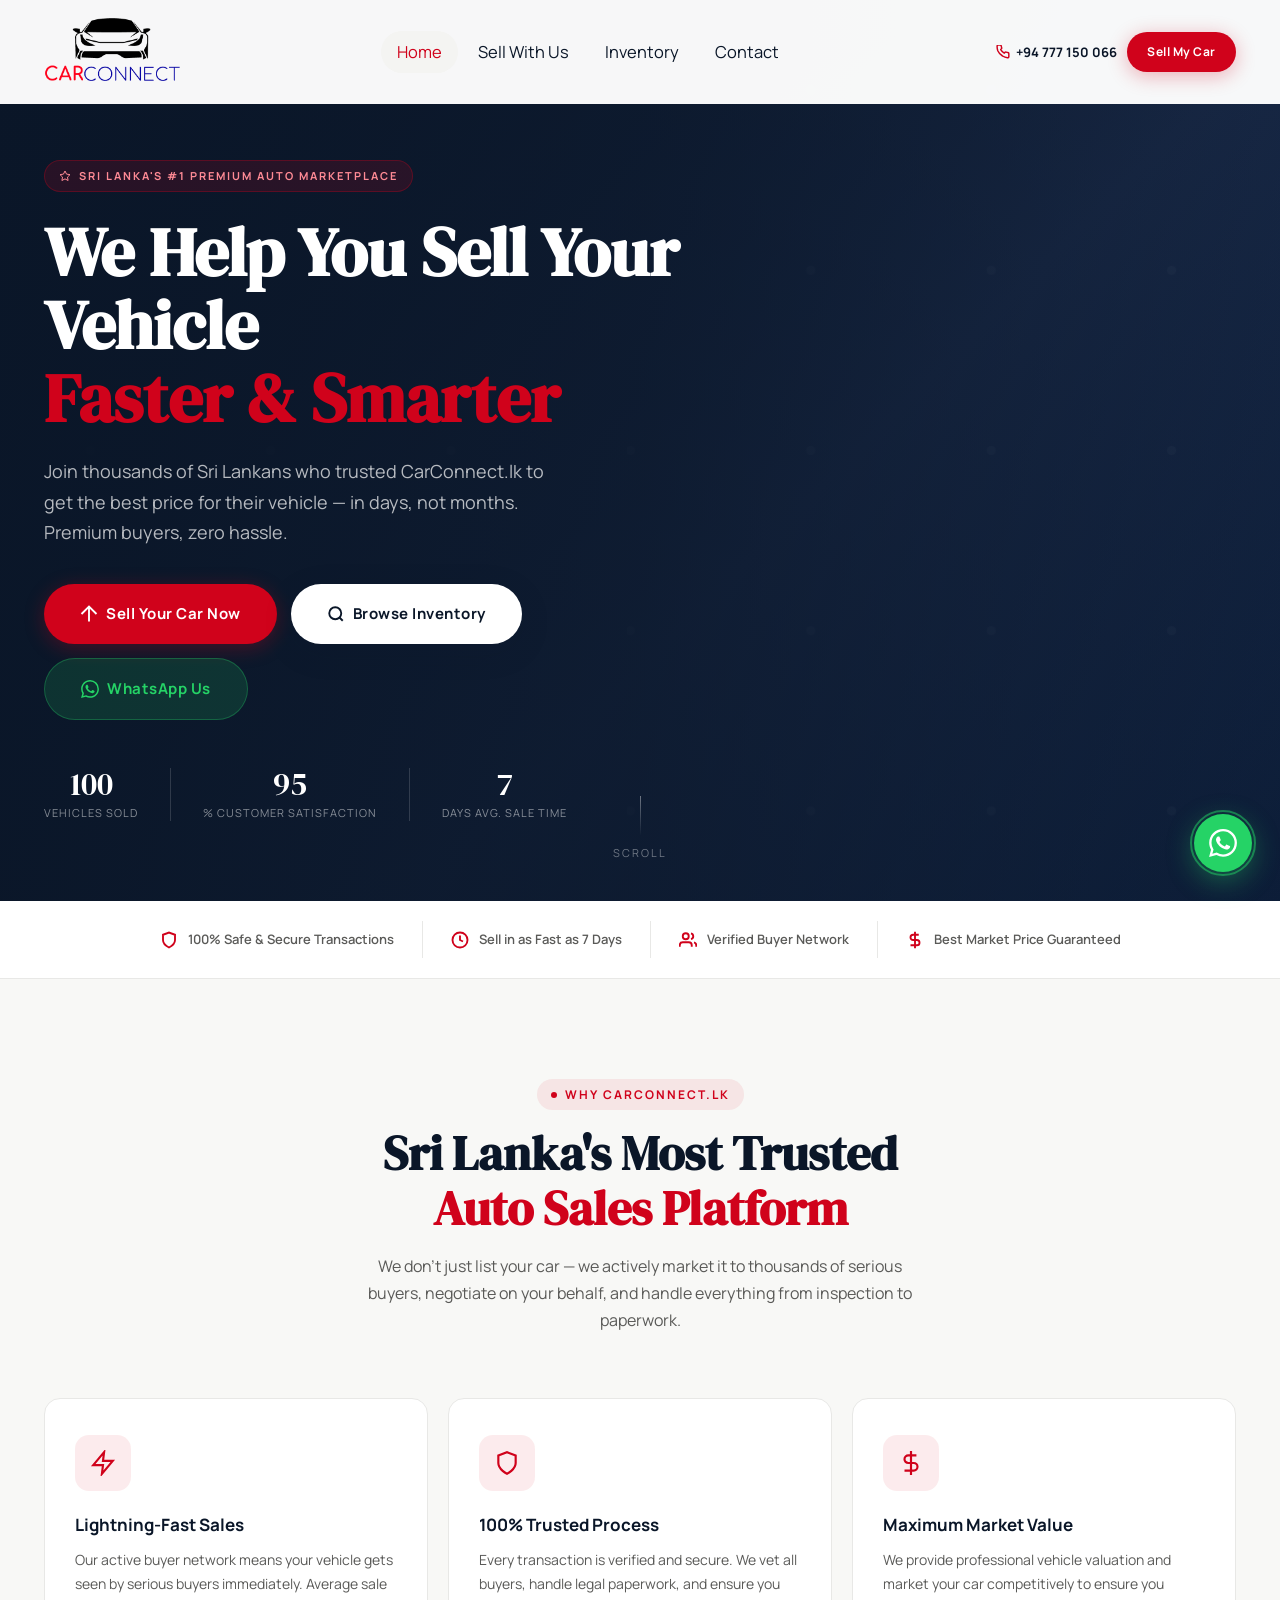
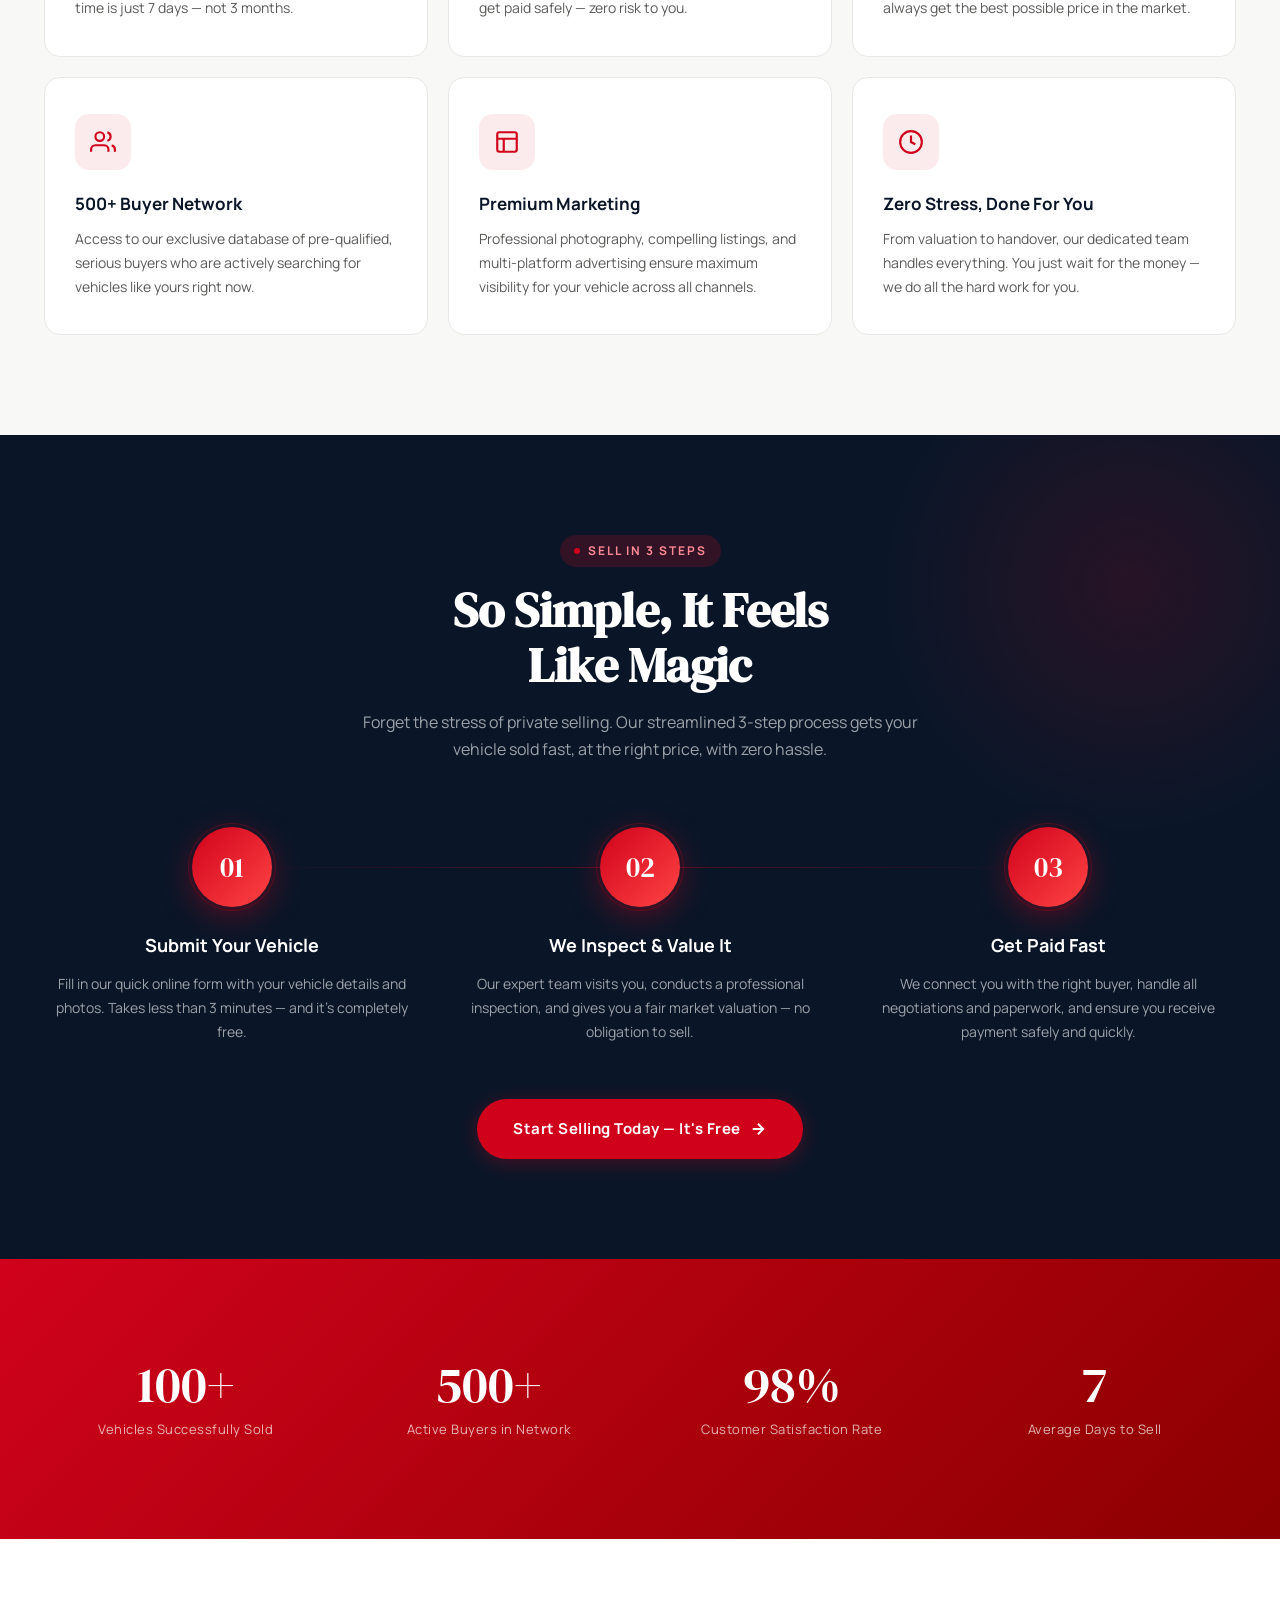
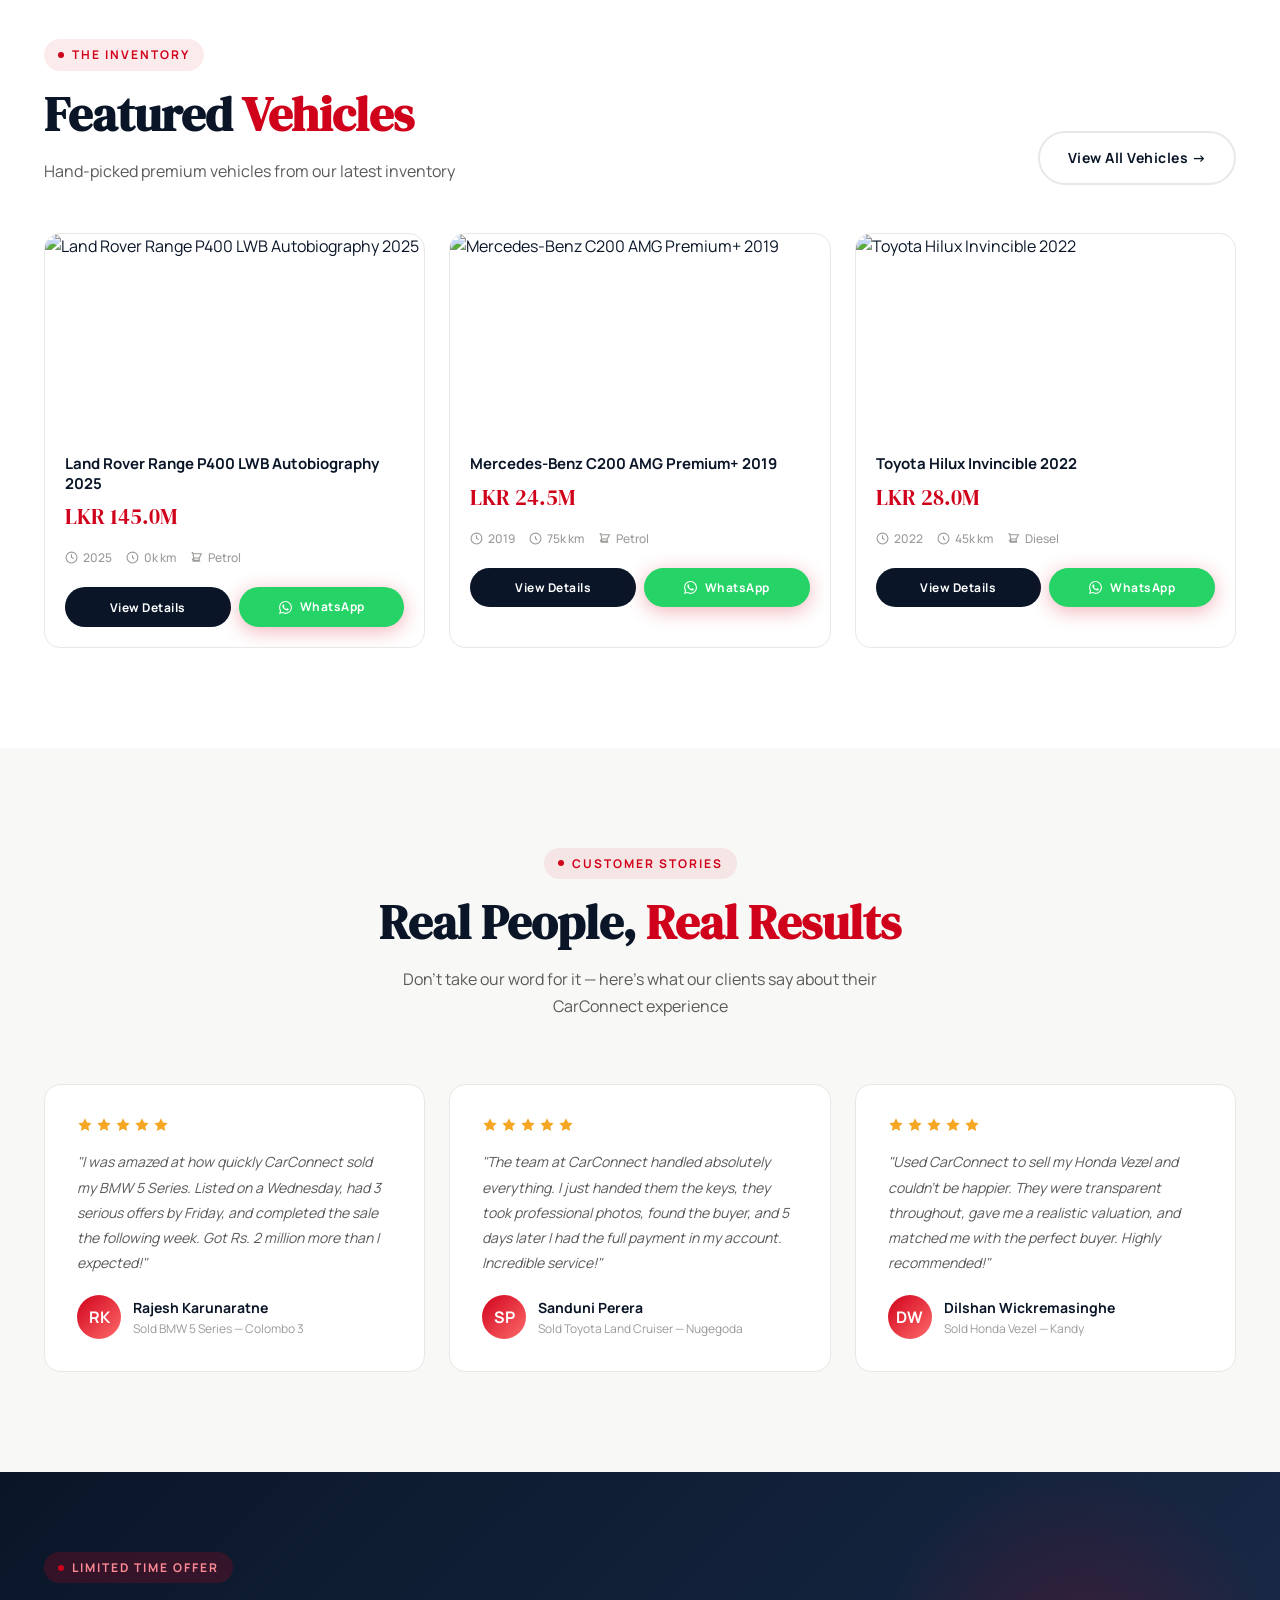
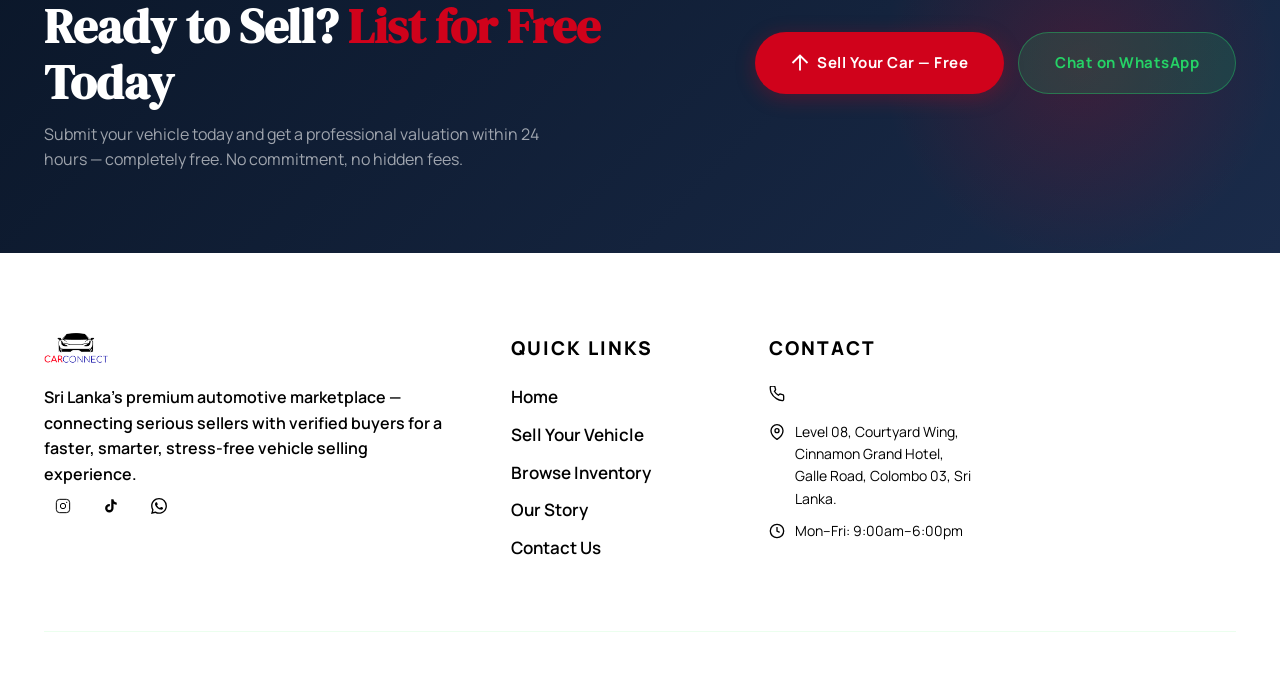
==== commit 1e1753fc: "Update index.html" ====
--- a/index.html
+++ b/index.html
@@ -239,7 +239,7 @@
   <div class="container">
     <div style="display:flex;align-items:flex-end;justify-content:space-between;flex-wrap:wrap;gap:20px;margin-bottom:48px">
       <div class="fade-up">
-        <div class="section-tag">Premium Inventory</div>
+        <div class="section-tag">The Inventory</div>
         <h2 class="section-title">Featured <span>Vehicles</span></h2>
         <p class="section-sub">Hand-picked premium vehicles from our latest inventory</p>
       </div>
--- a/style.css
+++ b/style.css
@@ -59,7 +59,7 @@
 .nav-inner{display:flex;align-items:center;justify-content:space-between;height:104px}
 .nav-logo img{height:68px;width:auto}
 .nav-links{display:flex;align-items:center;gap:4px}
-.nav-links a{padding:8px 16px;font-size:14.5px;font-weight:900;color:var(--navy);border-radius:100px;transition:var(--transition)}
+.nav-links a{padding:8px 16px;font-size:16.5px;font-weight:400;color:var(--navy);border-radius:100px;transition:var(--transition)}
 .nav-links a:hover,.nav-links a.active{background:var(--gray-100);color:var(--red)}
 .nav-cta{display:flex;align-items:center;gap:10px}
 .nav-phone{font-size:13px;font-weight:700;color:var(--navy);display:flex;align-items:center;gap:6px}
@@ -272,19 +272,20 @@
 .similar-section{padding:80px 0;background:var(--off-white)}
 
 /* FOOTER */
-footer{background:pink;padding:80px 0 0; color: black;}
+footer{background: white;padding:80px 0 0; color: black;}
 .footer-grid{display:grid;grid-template-columns:2fr 1fr 1fr 1fr;gap:48px;padding-bottom:60px;border-bottom:1px solid rgba(11, 233, 45, 0.08)}
+.footer-grid p{font-weight: 600}
 .footer-brand img{height:32px;margin-bottom:20px;filter:brightness(0) invert(1)}
 .footer-brand p{font-size:14px;color:rgba(255,255,255,0.5);line-height:1.7;margin-bottom:24px;max-width:280px}
 .footer-social{display:flex;gap:10px}
-.footer-social a{width:38px;height:38px;border-radius:50%;background:rgba(255,255,255,0.08);display:flex;align-items:center;justify-content:center;color:rgba(255,255,255,0.6);transition:var(--transition)}
+.footer-social a{width:38px;height:38px;border-radius:50%;background:rgba(255,255,255,0.08);display:flex;align-items:center;justify-content:center;color: black;transition:var(--transition)}
 .footer-social a:hover{background:var(--red);color:#fff}
 .footer-social svg{width:16px;height:16px}
-.footer-col h4{font-size:12px;font-weight:800;letter-spacing:2px;text-transform:uppercase;color:rgba(255,255,255,0.4);margin-bottom:20px}
+.footer-col h4{font-size:19px;font-weight:900;letter-spacing:2px;text-transform:uppercase;color: black;margin-bottom:20px}
 .footer-col ul li{margin-bottom:10px}
-.footer-col ul a{font-size:14px;color:rgba(255,255,255,0.6);transition:var(--transition)}
-.footer-col ul a:hover{color:#fff;padding-left:4px}
-.footer-contact li{display:flex;align-items:flex-start;gap:10px;font-size:14px;color:rgba(255,255,255); margin-bottom:14px}
+.footer-col ul a{font-size:17px;color:Black;transition:var(--transition);font-weight: 600;}
+.footer-col ul a:hover{color: Red;padding-left:4px}
+.footer-contact li{display:flex;align-items:flex-start;gap:10px;font-size:14px;color: black; margin-bottom:14px}
 .footer-contact svg{width:16px;height:16px;color: black;flex-shrink:0;margin-top:3px}
 .footer-bottom{padding:20px 0;display:flex;align-items:center;justify-content:space-between;flex-wrap:wrap;gap:12px}
 .footer-bottom p{font-size:12px;color:rgba(255,255,255,0.3)}
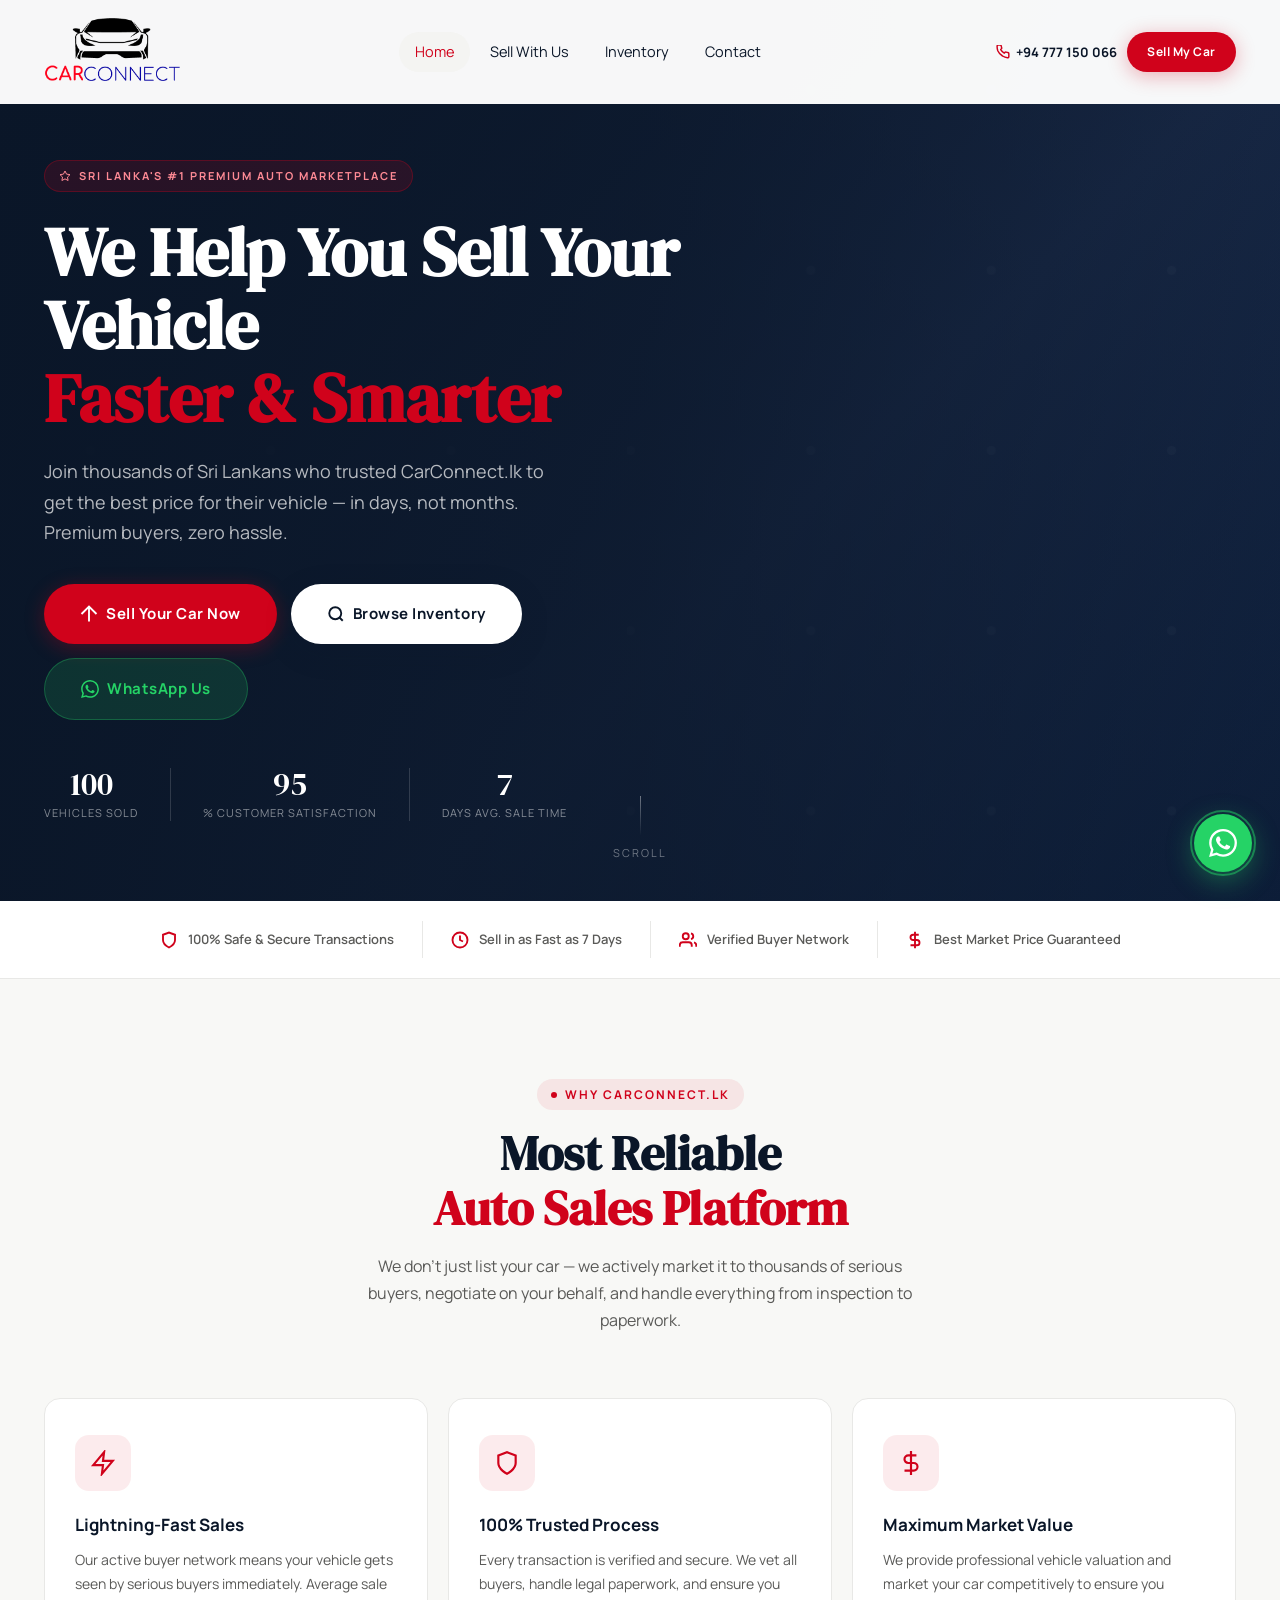
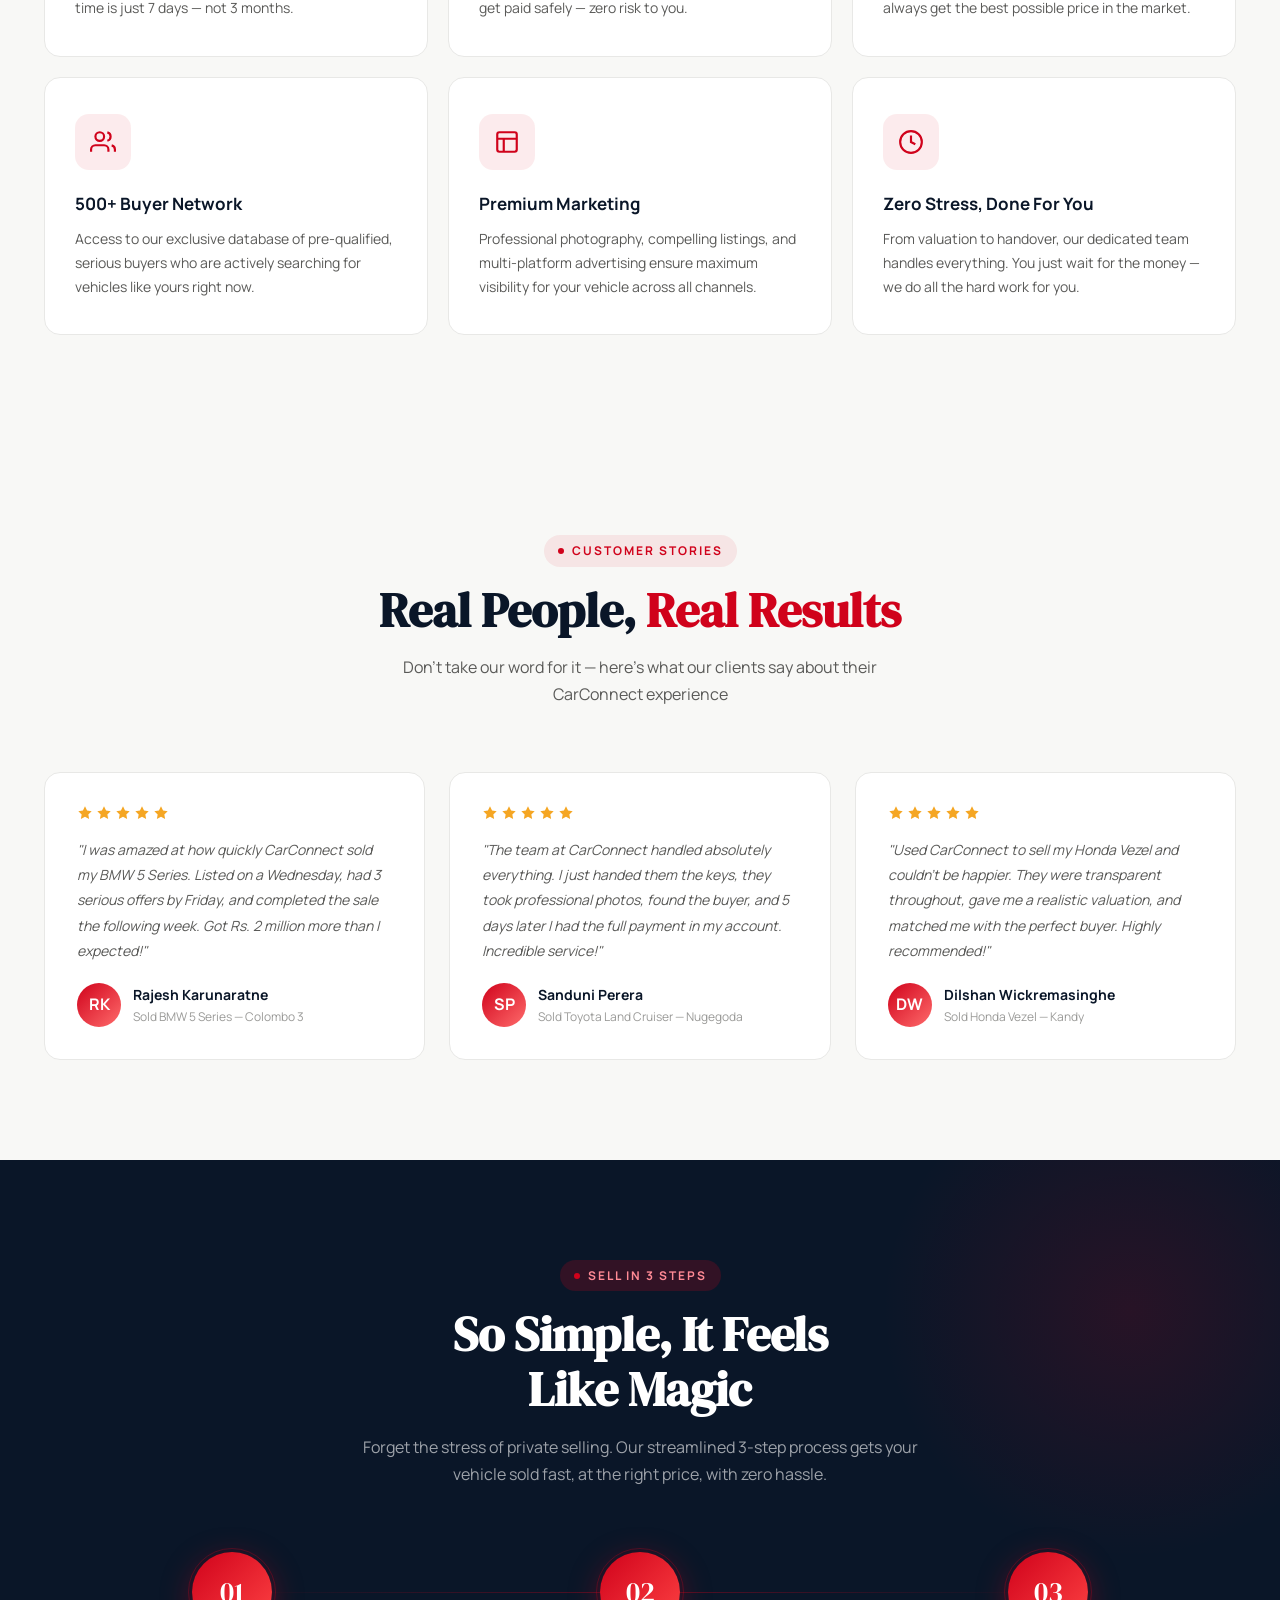
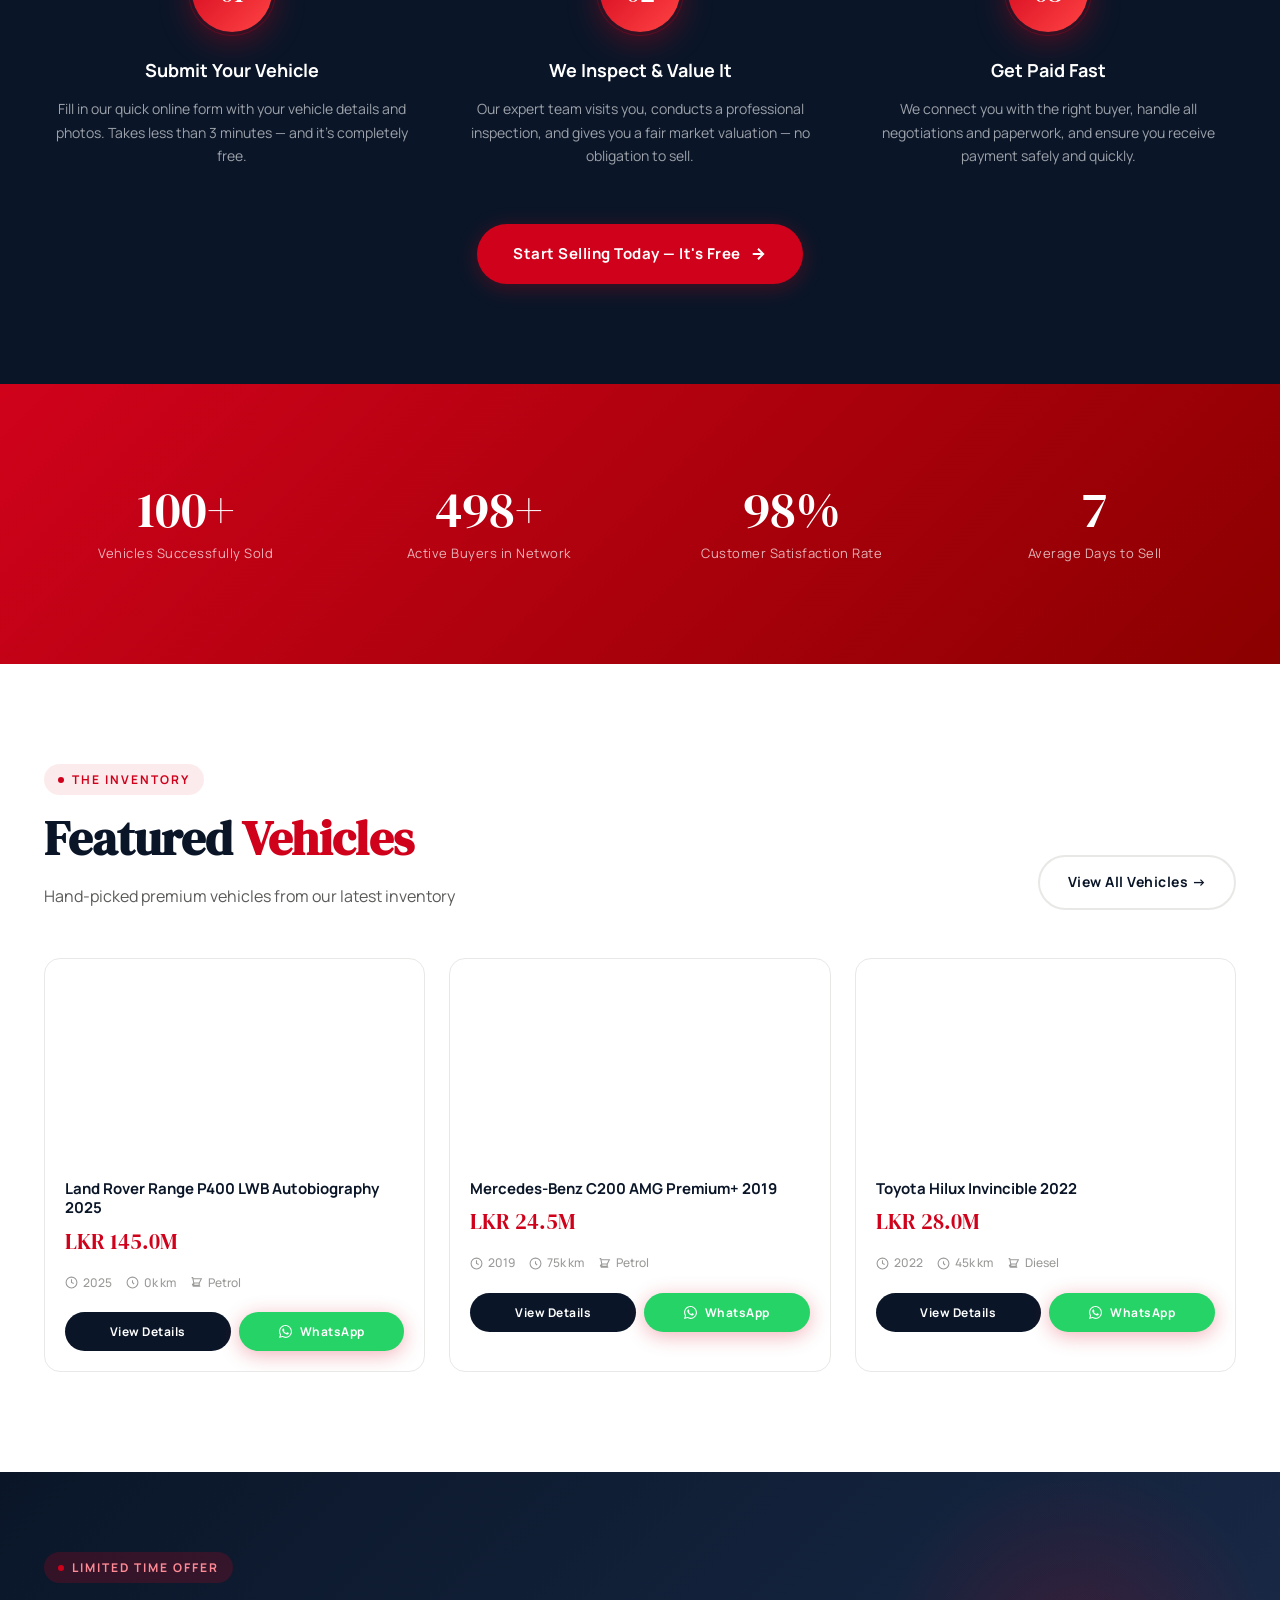
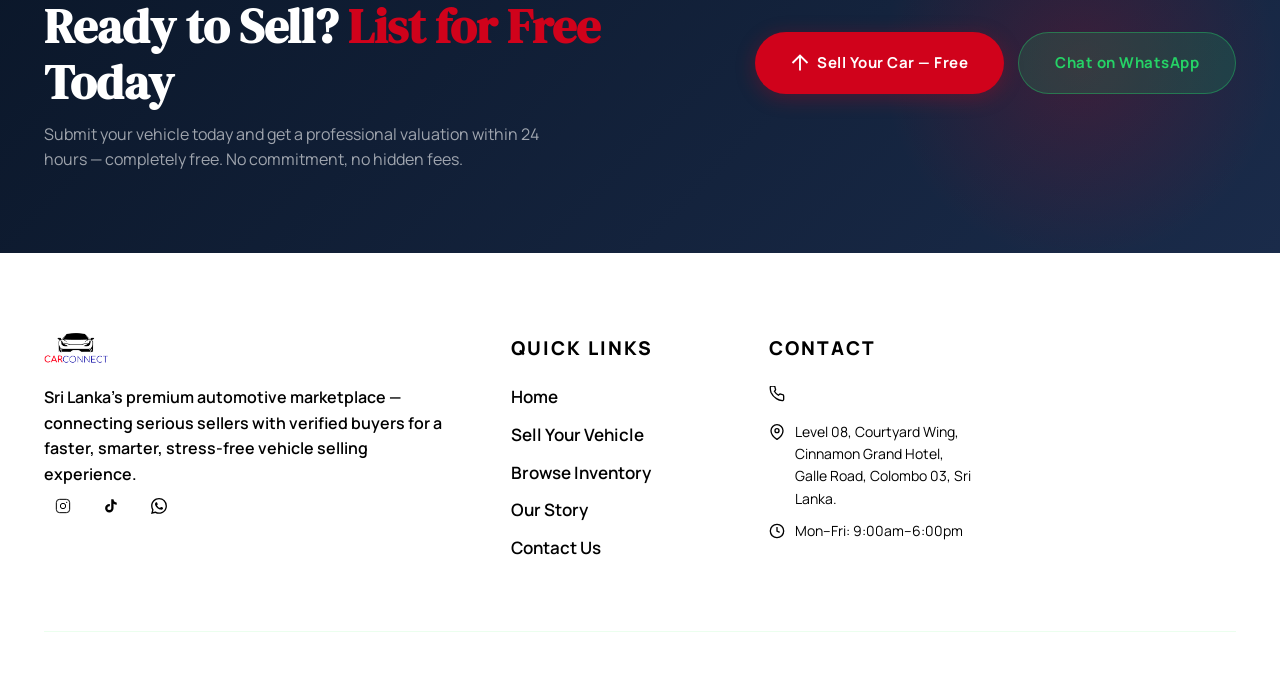
==== commit e3c14dbc: "Update index.html" ====
--- a/index.html
+++ b/index.html
@@ -138,7 +138,7 @@
   <div class="container">
     <div class="why-header fade-up">
       <div class="section-tag">Why CarConnect.lk</div>
-      <h2 class="section-title">Sri Lanka's Most Trusted<br><span>Auto Sales Platform</span></h2>
+      <h2 class="section-title">Most Reliable<br><span>Auto Sales Platform</span></h2>
       <p class="section-sub">We don't just list your car — we actively market it to thousands of serious buyers, negotiate on your behalf, and handle everything from inspection to paperwork.</p>
     </div>
     <div class="features-grid">
@@ -173,79 +173,6 @@
         <p>From valuation to handover, our dedicated team handles everything. You just wait for the money — we do all the hard work for you.</p>
       </div>
     </div>
-  </div>
-</section>
-
-<!-- 3-STEP PROCESS -->
-<section class="process-section">
-  <div class="container">
-    <div class="process-header fade-up">
-      <div class="section-tag">Sell in 3 Steps</div>
-      <h2 class="section-title">So Simple, It Feels<br>Like Magic</h2>
-      <p class="section-sub">Forget the stress of private selling. Our streamlined 3-step process gets your vehicle sold fast, at the right price, with zero hassle.</p>
-    </div>
-    <div class="steps-grid">
-      <div class="step-card fade-up delay-1">
-        <div class="step-num">01</div>
-        <h3>Submit Your Vehicle</h3>
-        <p>Fill in our quick online form with your vehicle details and photos. Takes less than 3 minutes — and it's completely free.</p>
-      </div>
-      <div class="step-card fade-up delay-2">
-        <div class="step-num">02</div>
-        <h3>We Inspect & Value It</h3>
-        <p>Our expert team visits you, conducts a professional inspection, and gives you a fair market valuation — no obligation to sell.</p>
-      </div>
-      <div class="step-card fade-up delay-3">
-        <div class="step-num">03</div>
-        <h3>Get Paid Fast</h3>
-        <p>We connect you with the right buyer, handle all negotiations and paperwork, and ensure you receive payment safely and quickly.</p>
-      </div>
-    </div>
-    <div class="process-cta fade-up">
-      <a href="#" onclick="showPage('sell')" class="btn btn-primary btn-lg">
-        Start Selling Today — It's Free
-        <svg viewBox="0 0 24 24" fill="none" stroke="currentColor" stroke-width="2.5"><path d="M5 12h14M12 5l7 7-7 7"/></svg>
-      </a>
-    </div>
-  </div>
-</section>
-
-<!-- STATS -->
-<section class="stats-section">
-  <div class="container">
-    <div class="stats-grid">
-      <div class="stat-card fade-up delay-1">
-        <div class="stat-num"><span class="count-up" data-count="100">0</span>+</div>
-        <div class="stat-label">Vehicles Successfully Sold</div>
-      </div>
-      <div class="stat-card fade-up delay-2">
-        <div class="stat-num"><span class="count-up" data-count="500">0</span>+</div>
-        <div class="stat-label">Active Buyers in Network</div>
-      </div>
-      <div class="stat-card fade-up delay-3">
-        <div class="stat-num"><span class="count-up" data-count="98">0</span>%</div>
-        <div class="stat-label">Customer Satisfaction Rate</div>
-      </div>
-      <div class="stat-card fade-up delay-4">
-        <div class="stat-num"><span class="count-up" data-count="7">0</span></div>
-        <div class="stat-label">Average Days to Sell</div>
-      </div>
-    </div>
-  </div>
-</section>
-
-<!-- FEATURED INVENTORY -->
-<section class="section">
-  <div class="container">
-    <div style="display:flex;align-items:flex-end;justify-content:space-between;flex-wrap:wrap;gap:20px;margin-bottom:48px">
-      <div class="fade-up">
-        <div class="section-tag">The Inventory</div>
-        <h2 class="section-title">Featured <span>Vehicles</span></h2>
-        <p class="section-sub">Hand-picked premium vehicles from our latest inventory</p>
-      </div>
-      <a href="#" onclick="showPage('inventory')" class="btn btn-outline fade-up">View All Vehicles →</a>
-    </div>
-    <div class="vehicles-grid" id="featured-grid"></div>
   </div>
 </section>
 
@@ -283,6 +210,79 @@
         </div>
       </div>
     </div>
+  </div>
+</section>
+
+<!-- 3-STEP PROCESS -->
+<section class="process-section">
+  <div class="container">
+    <div class="process-header fade-up">
+      <div class="section-tag">Sell in 3 Steps</div>
+      <h2 class="section-title">So Simple, It Feels<br>Like Magic</h2>
+      <p class="section-sub">Forget the stress of private selling. Our streamlined 3-step process gets your vehicle sold fast, at the right price, with zero hassle.</p>
+    </div>
+    <div class="steps-grid">
+      <div class="step-card fade-up delay-1">
+        <div class="step-num">01</div>
+        <h3>Submit Your Vehicle</h3>
+        <p>Fill in our quick online form with your vehicle details and photos. Takes less than 3 minutes — and it's completely free.</p>
+      </div>
+      <div class="step-card fade-up delay-2">
+        <div class="step-num">02</div>
+        <h3>We Inspect & Value It</h3>
+        <p>Our expert team visits you, conducts a professional inspection, and gives you a fair market valuation — no obligation to sell.</p>
+      </div>
+      <div class="step-card fade-up delay-3">
+        <div class="step-num">03</div>
+        <h3>Get Paid Fast</h3>
+        <p>We connect you with the right buyer, handle all negotiations and paperwork, and ensure you receive payment safely and quickly.</p>
+      </div>
+    </div>
+    <div class="process-cta fade-up">
+      <a href="#" onclick="showPage('sell')" class="btn btn-primary btn-lg">
+        Start Selling Today — It's Free
+        <svg viewBox="0 0 24 24" fill="none" stroke="currentColor" stroke-width="2.5"><path d="M5 12h14M12 5l7 7-7 7"/></svg>
+      </a>
+    </div>
+  </div>
+</section>
+
+<!-- STATS -->
+<section class="stats-section">
+  <div class="container">
+    <div class="stats-grid">
+      <div class="stat-card fade-up delay-1">
+        <div class="stat-num"><span class="count-up" data-count="100">0</span>+</div>
+        <div class="stat-label">Vehicles Successfully Sold</div>
+      </div>
+      <div class="stat-card fade-up delay-2">
+        <div class="stat-num"><span class="count-up" data-count="500">0</span>+</div>
+        <div class="stat-label">Active Buyers in Network</div>
+      </div>
+      <div class="stat-card fade-up delay-3">
+        <div class="stat-num"><span class="count-up" data-count="98">0</span>%</div>
+        <div class="stat-label">Customer Satisfaction Rate</div>
+      </div>
+      <div class="stat-card fade-up delay-4">
+        <div class="stat-num"><span class="count-up" data-count="7">0</span></div>
+        <div class="stat-label">Average Days to Sell</div>
+      </div>
+    </div>
+  </div>
+</section>
+
+<!-- FEATURED INVENTORY -->
+<section class="section">
+  <div class="container">
+    <div style="display:flex;align-items:flex-end;justify-content:space-between;flex-wrap:wrap;gap:20px;margin-bottom:48px">
+      <div class="fade-up">
+        <div class="section-tag">The Inventory</div>
+        <h2 class="section-title">Featured <span>Vehicles</span></h2>
+        <p class="section-sub">Hand-picked premium vehicles from our latest inventory</p>
+      </div>
+      <a href="#" onclick="showPage('inventory')" class="btn btn-outline fade-up">View All Vehicles →</a>
+    </div>
+    <div class="vehicles-grid" id="featured-grid"></div>
   </div>
 </section>
 
--- a/style.css
+++ b/style.css
@@ -59,7 +59,7 @@
 .nav-inner{display:flex;align-items:center;justify-content:space-between;height:104px}
 .nav-logo img{height:68px;width:auto}
 .nav-links{display:flex;align-items:center;gap:4px}
-.nav-links a{padding:8px 16px;font-size:16.5px;font-weight:400;color:var(--navy);border-radius:100px;transition:var(--transition)}
+.nav-links a{padding:8px 16px;font-size:14.5px;font-weight:400;color:var(--navy);border-radius:100px;transition:var(--transition)}
 .nav-links a:hover,.nav-links a.active{background:var(--gray-100);color:var(--red)}
 .nav-cta{display:flex;align-items:center;gap:10px}
 .nav-phone{font-size:13px;font-weight:700;color:var(--navy);display:flex;align-items:center;gap:6px}
@@ -286,6 +286,7 @@
 .footer-col ul a{font-size:17px;color:Black;transition:var(--transition);font-weight: 600;}
 .footer-col ul a:hover{color: Red;padding-left:4px}
 .footer-contact li{display:flex;align-items:flex-start;gap:10px;font-size:14px;color: black; margin-bottom:14px}
+.footer-contact ul li a{color: black}
 .footer-contact svg{width:16px;height:16px;color: black;flex-shrink:0;margin-top:3px}
 .footer-bottom{padding:20px 0;display:flex;align-items:center;justify-content:space-between;flex-wrap:wrap;gap:12px}
 .footer-bottom p{font-size:12px;color:rgba(255,255,255,0.3)}
